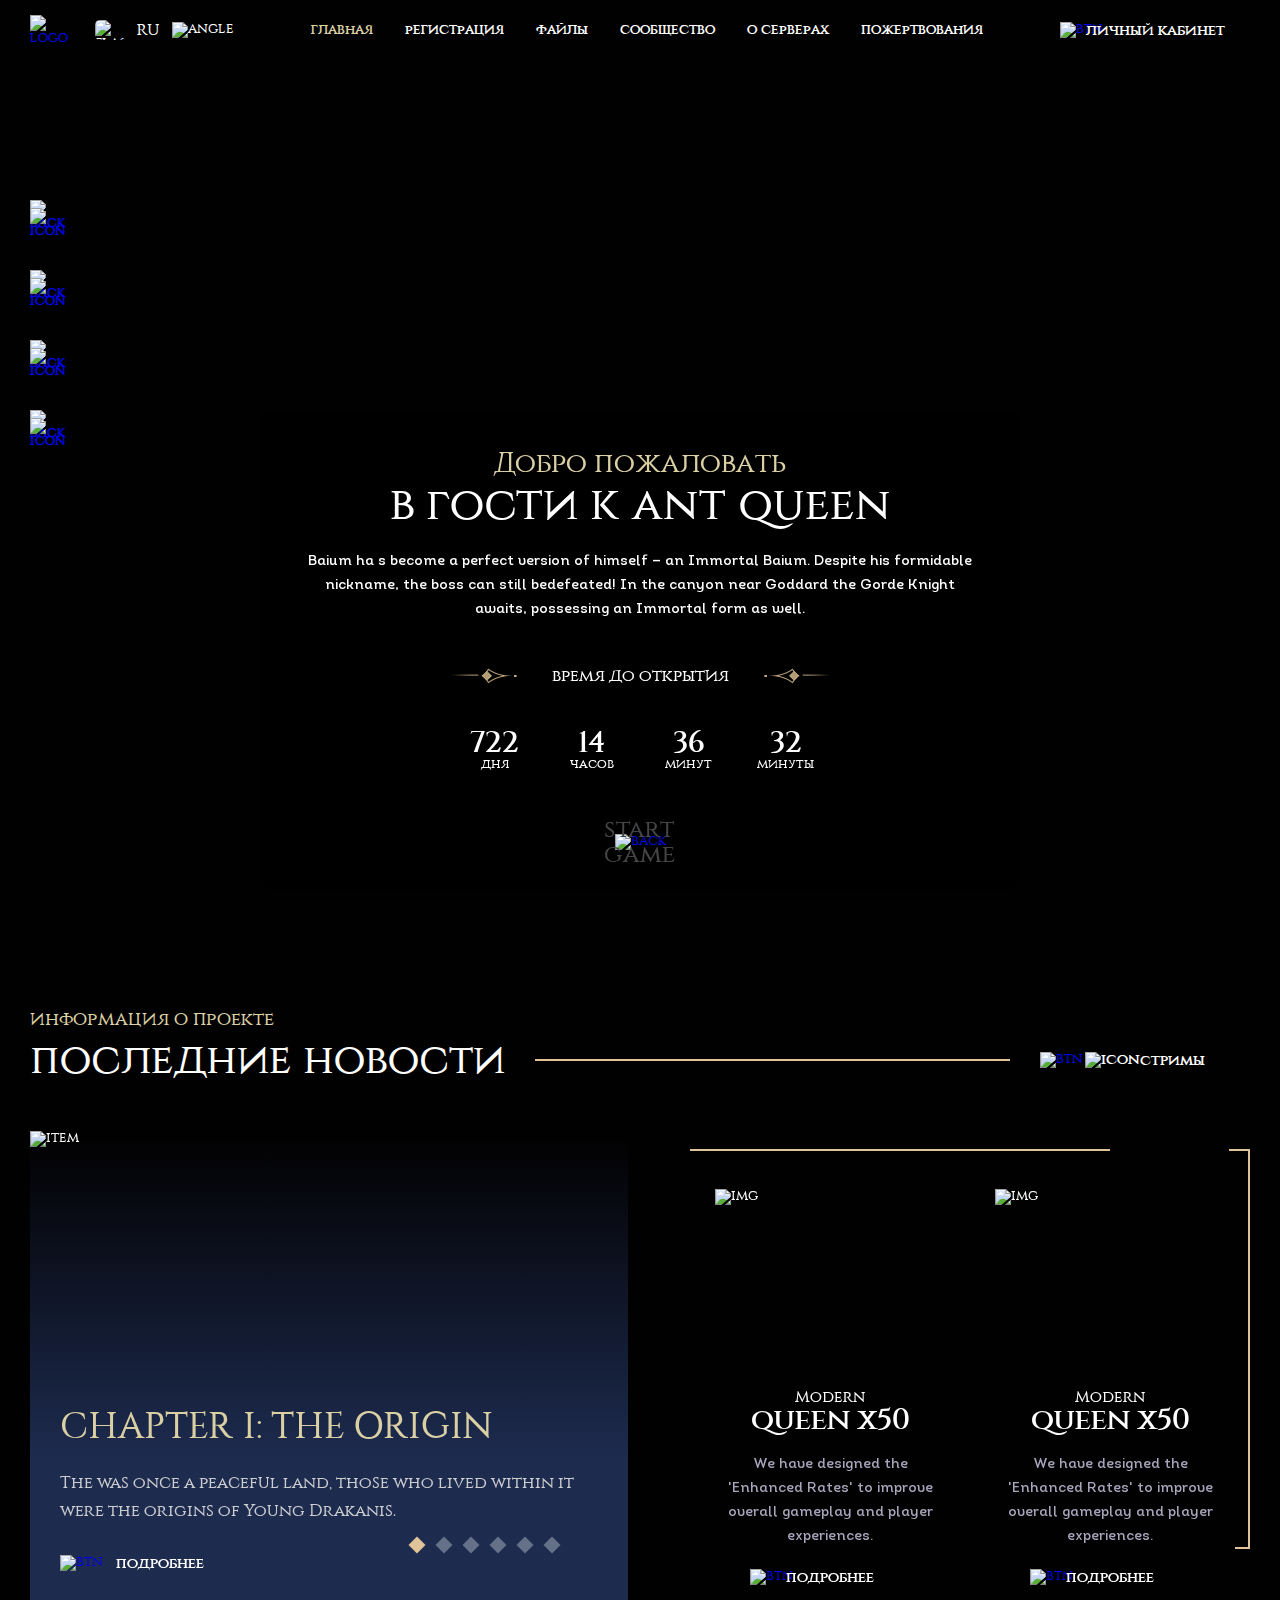
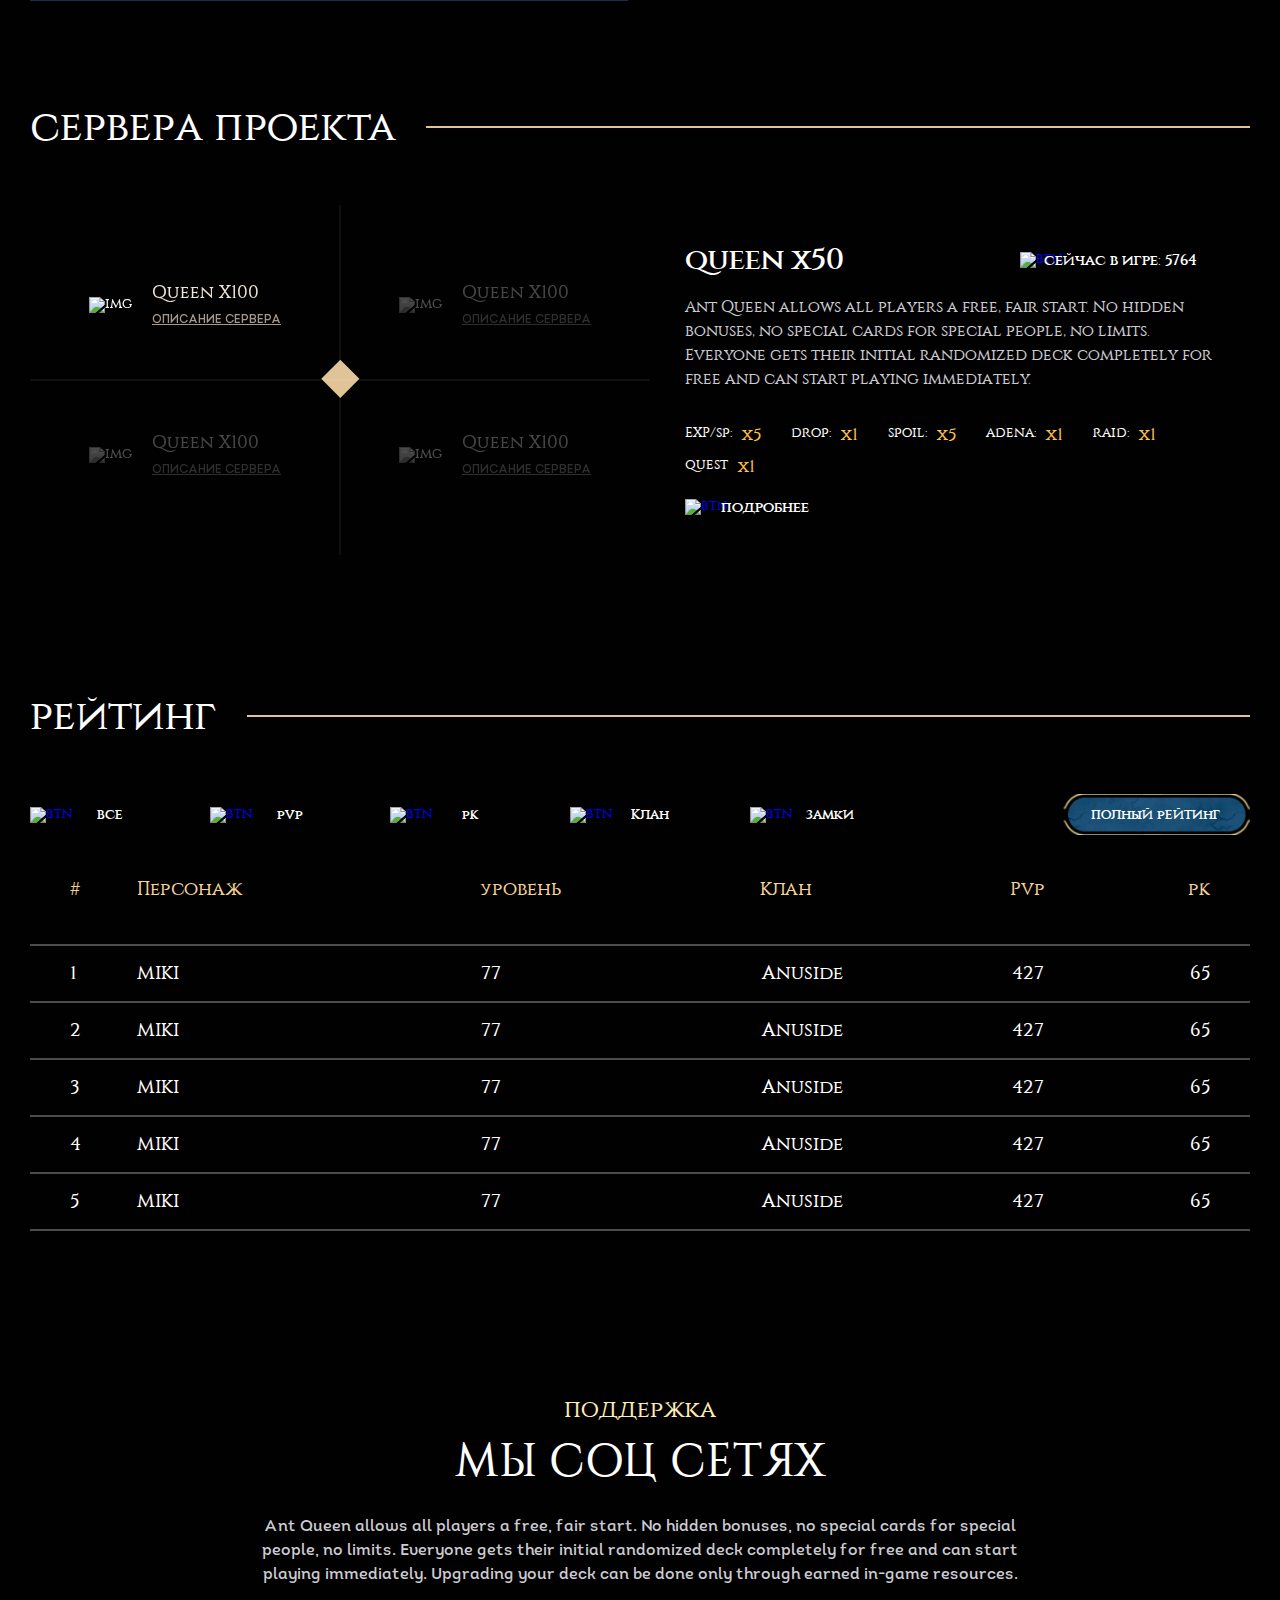
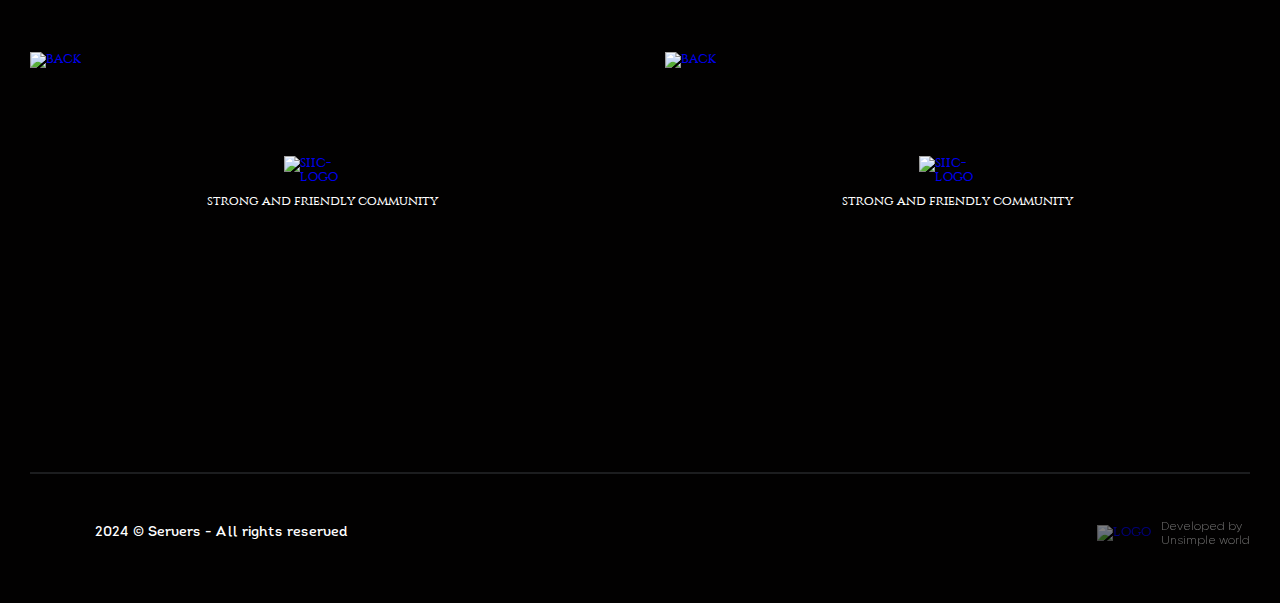
==== index.html @ 825fffd9 "Add files via upload" ====
<!DOCTYPE html>
<html lang="en">
  <head>
    <meta charset="UTF-8" />
    <meta http-equiv="X-UA-Compatible" content="IE=edge" />
    <meta name="viewport" content="width=device-width, initial-scale=1.0" />
    <title>Ant Que</title>
    <script>
      const __config = {
        timer: {
          dd: [
            ["день", "дня", "дней"],
            ["час", "часа", "часов"],
            ["минута", "минуты", "минут"],
            ["секунда", "секунды", "секунд"],
          ],
        },
      };
    </script>
    <link rel="stylesheet" href="css/style.css" />
  </head>

  <body>
    <div class="main">
      <div class="main-social">
        <!-- item -->
        <a href="#" class="main-social-item">
          <div class="main-social-item__back">
            <img src="img/social-item-back.png" alt="back" />
          </div>
          <div class="main-social-item__icon">
            <img src="img/social-icon-1.png" alt="icon" />
          </div>
        </a>
        <!-- item -->
        <a href="#" class="main-social-item">
          <div class="main-social-item__back">
            <img src="img/social-item-back.png" alt="back" />
          </div>
          <div class="main-social-item__icon">
            <img src="img/social-icon-2.png" alt="icon" />
          </div>
        </a>
        <!-- item -->
        <a href="#" class="main-social-item">
          <div class="main-social-item__back">
            <img src="img/social-item-back.png" alt="back" />
          </div>
          <div class="main-social-item__icon">
            <img src="img/social-icon-3.png" alt="icon" />
          </div> </a
        ><!-- item -->
        <a href="#" class="main-social-item">
          <div class="main-social-item__back">
            <img src="img/social-item-back.png" alt="back" />
          </div>
          <div class="main-social-item__icon">
            <img src="img/social-icon-4.png" alt="icon" />
          </div>
        </a>
      </div>
      <header class="header">
        <div class="header__back"></div>
        <div class="container">
          <div class="main-countdown">
            <div class="main-countdown__text d-flex">
              <img src="img/angle-countdown-left.png" alt="left" />время до
              открытия
              <img src="img/angle-countdown-right.png" alt="right" />
            </div>
            <div class="main-countdown__box">
              <div
                data-timer-start-time="2024-07-31 23:59:59"
                data-timer-time-zone="Europe/Moscow"
              ></div>
            </div>
          </div>
          <div class="header__wrapper">
            <div class="header-aside header-left">
              <a href="#" class="header-logo">
                <img src="img/logo.png" alt="logo" />
              </a>
              <div class="header-lang">
                <div class="header-lang__top">
                  <div class="header-lang-top__flag">
                    <img src="img/ru-flag.png" alt="flag" />
                  </div>
                  <div class="header-lang-top__lang">RU</div>
                  <div class="header-lang-top__angle">
                    <img src="img/angle-down.png" alt="angle" />
                  </div>
                </div>
                <div class="header-lang__dropdown">
                  <!-- item -->
                  <a href="#" class="header-lang-dropdown__item">
                    <div class="header-lang-top__flag">
                      <img src="img/ru-flag.png" alt="flag" />
                    </div>
                    <div class="header-lang-top__lang">RU</div>
                  </a>
                  <!-- item -->
                  <a href="#" class="header-lang-dropdown__item">
                    <div class="header-lang-top__flag">
                      <img src="img/ru-flag.png" alt="flag" />
                    </div>
                    <div class="header-lang-top__lang">RU</div>
                  </a>
                </div>
              </div>
            </div>
            <div class="header-center">
              <nav class="header-center__nav">
                <ul class="header-center-nav__list">
                  <li>
                    <a href="#" class="active">главная</a>
                  </li>
                  <li><a href="#">регистрация</a></li>
                  <li><a href="#">файлы</a></li>
                  <li><a href="#">сообщество</a></li>
                  <li><a href="#">о серверах</a></li>
                  <li><a href="#">пожертвования</a></li>
                </ul>
              </nav>
            </div>
            <div class="header-aside header-right">
              <a href="#" class="btn-transp">
                <div class="btn-transp__back">
                  <img src="img/transp-btn-back.png" alt="btn" />
                </div>
                <div class="btn-transp__text">личный кабинет</div>
              </a>
            </div>
            <div class="header-burger">
              <span></span><span></span><span></span>
            </div>
          </div>
        </div>
      </header>
      <section class="preview">
        <div class="container">
          <div class="preview__wrapper">
            <div class="preview__sub">Добро пожаловать</div>
            <h2 class="preview__title">в гости к ant queen</h2>

            <p class="preview__text">
              Baium ha s become a perfect version of himself — an Immortal
              Baium. Despite his formidable nickname, the boss can still
              bedefeated! In the canyon near Goddard the Gorde Knight awaits,
              possessing an Immortal form as well.
            </p>
            <div class="main-countdown">
              <div class="main-countdown__text d-flex">
                <img src="img/angle-countdown-left.png" alt="left" />время до
                открытия
                <img src="img/angle-countdown-right.png" alt="right" />
              </div>
              <div class="main-countdown__box">
                <div
                  data-timer-start-time="2024-07-31 23:59:59"
                  data-timer-time-zone="Europe/Moscow"
                >
                  <div class="countdown">
                    <div class="countdown__counter">
                      <div class="gw-timer">
                        <div class="gw-timer__item">
                          <div class="gw-timer__amount">14</div>
                          <div class="gw-timer__desc">дней</div>
                        </div>

                        <div class="gw-timer__item">
                          <div class="gw-timer__amount">23</div>
                          <div class="gw-timer__desc">часа</div>
                        </div>

                        <div class="gw-timer__item">
                          <div class="gw-timer__amount">31</div>
                          <div class="gw-timer__desc">минута</div>
                        </div>

                        <div class="gw-timer__item">
                          <div class="gw-timer__amount">07</div>
                          <div class="gw-timer__desc">минут</div>
                        </div>
                      </div>
                    </div>
                  </div>
                </div>
              </div>
            </div>
            <a href="#" class="preview__btn">
              <div class="preview-btn__back">
                <img src="img/preview-btn-back.png" alt="back" />
              </div>
              <div class="preview-btn__text">start game</div>
            </a>
          </div>
        </div>
      </section>
      <section class="last">
        <div class="container">
          <div class="last__wrapper">
            <div class="subtitle__last">информация о проекте</div>
            <div class="last__title">
              <div class="title-line">последние новости</div>
              <a href="#" class="btn-transp">
                <div class="btn-transp__back">
                  <img src="img/btn-stream.png" alt="btn" />
                </div>
                <div class="btn-transp__text">
                  <div class="last-btn-title__icon">
                    <img src="img/stream-icon.png" alt="icon" />
                  </div>
                  стримы
                </div>
              </a>
            </div>
            <div class="last-content">
              <div class="last-content-left">
                <div class="last-content-left__slider">
                  <!-- item -->
                  <div class="last-content-left-slider__item">
                    <div class="last-content-left-slider__back">
                      <img src="img/last-left-slider-item.png" alt="item" />
                    </div>
                    <div class="last-content-left-slider__wrapper">
                      <div class="last-content-left-slider__title">
                        chapter I: <span>the origin</span>
                      </div>
                      <div class="last-content-left-slider__text">
                        The was once a peaceful land, those who lived within it
                        were the origins of Young Drakanis.
                      </div>
                      <a href="#" class="btn-transp">
                        <div class="btn-transp__back">
                          <img src="img/transp-btn-back.png" alt="btn" />
                        </div>
                        <div class="btn-transp__text">подробнее</div>
                      </a>
                    </div>
                  </div>
                  <!-- item -->
                  <div class="last-content-left-slider__item">
                    <div class="last-content-left-slider__back">
                      <img src="img/last-left-slider-item.png" alt="item" />
                    </div>
                    <div class="last-content-left-slider__wrapper">
                      <div class="last-content-left-slider__title">
                        chapter I: <span>the origin</span>
                      </div>
                      <div class="last-content-left-slider__text">
                        The was once a peaceful land, those who lived within it
                        were the origins of Young Drakanis.
                      </div>
                      <a href="#" class="btn-transp">
                        <div class="btn-transp__back">
                          <img src="img/transp-btn-back.png" alt="btn" />
                        </div>
                        <div class="btn-transp__text">подробнее</div>
                      </a>
                    </div>
                  </div>
                  <!-- item -->
                  <div class="last-content-left-slider__item">
                    <div class="last-content-left-slider__back">
                      <img src="img/last-left-slider-item.png" alt="item" />
                    </div>
                    <div class="last-content-left-slider__wrapper">
                      <div class="last-content-left-slider__title">
                        chapter I: <span>the origin</span>
                      </div>
                      <div class="last-content-left-slider__text">
                        The was once a peaceful land, those who lived within it
                        were the origins of Young Drakanis.
                      </div>
                      <a href="#" class="btn-transp">
                        <div class="btn-transp__back">
                          <img src="img/transp-btn-back.png" alt="btn" />
                        </div>
                        <div class="btn-transp__text">подробнее</div>
                      </a>
                    </div>
                  </div>
                  <!-- item -->
                  <div class="last-content-left-slider__item">
                    <div class="last-content-left-slider__back">
                      <img src="img/last-left-slider-item.png" alt="item" />
                    </div>
                    <div class="last-content-left-slider__wrapper">
                      <div class="last-content-left-slider__title">
                        chapter I: <span>the origin</span>
                      </div>
                      <div class="last-content-left-slider__text">
                        The was once a peaceful land, those who lived within it
                        were the origins of Young Drakanis.
                      </div>
                      <a href="#" class="btn-transp">
                        <div class="btn-transp__back">
                          <img src="img/transp-btn-back.png" alt="btn" />
                        </div>
                        <div class="btn-transp__text">подробнее</div>
                      </a>
                    </div>
                  </div>
                  <!-- item -->
                  <div class="last-content-left-slider__item">
                    <div class="last-content-left-slider__back">
                      <img src="img/last-left-slider-item.png" alt="item" />
                    </div>
                    <div class="last-content-left-slider__wrapper">
                      <div class="last-content-left-slider__title">
                        chapter I: <span>the origin</span>
                      </div>
                      <div class="last-content-left-slider__text">
                        The was once a peaceful land, those who lived within it
                        were the origins of Young Drakanis.
                      </div>
                      <a href="#" class="btn-transp">
                        <div class="btn-transp__back">
                          <img src="img/transp-btn-back.png" alt="btn" />
                        </div>
                        <div class="btn-transp__text">подробнее</div>
                      </a>
                    </div>
                  </div>
                  <!-- item -->
                  <div class="last-content-left-slider__item">
                    <div class="last-content-left-slider__back">
                      <img src="img/last-left-slider-item.png" alt="item" />
                    </div>
                    <div class="last-content-left-slider__wrapper">
                      <div class="last-content-left-slider__title">
                        chapter I: <span>the origin</span>
                      </div>
                      <div class="last-content-left-slider__text">
                        The was once a peaceful land, those who lived within it
                        were the origins of Young Drakanis.
                      </div>
                      <a href="#" class="btn-transp">
                        <div class="btn-transp__back">
                          <img src="img/transp-btn-back.png" alt="btn" />
                        </div>
                        <div class="btn-transp__text">подробнее</div>
                      </a>
                    </div>
                  </div>
                </div>
              </div>
              <div class="last-content-right">
                <div class="last-content-slider">
                  <!-- item -->
                  <div class="last-content-slider__item">
                    <div class="last-content-slider-item__img">
                      <img src="img/last-right-slider-item.png" alt="img" />
                    </div>
                    <div class="last-content-slider__sub">Modern</div>
                    <div class="scrit__title scrit__title--last">queen x50</div>
                    <p class="last-content-slider__text">
                      We have designed the 'Enhanced Rates' to improve overall
                      gameplay and player experiences.
                    </p>
                    <a href="#" class="btn-transp">
                      <div class="btn-transp__back">
                        <img src="img/transp-btn-back.png" alt="btn" />
                      </div>
                      <div class="btn-transp__text">подробнее</div>
                    </a>
                  </div>
                  <!-- item -->
                  <div class="last-content-slider__item">
                    <div class="last-content-slider-item__img">
                      <img src="img/last-right-slider-item.png" alt="img" />
                    </div>
                    <div class="last-content-slider__sub">Modern</div>
                    <div class="scrit__title scrit__title--last">queen x50</div>
                    <p class="last-content-slider__text">
                      We have designed the 'Enhanced Rates' to improve overall
                      gameplay and player experiences.
                    </p>
                    <a href="#" class="btn-transp">
                      <div class="btn-transp__back">
                        <img src="img/transp-btn-back.png" alt="btn" />
                      </div>
                      <div class="btn-transp__text">подробнее</div>
                    </a>
                  </div>
                  <!-- item -->
                  <div class="last-content-slider__item">
                    <div class="last-content-slider-item__img">
                      <img src="img/last-right-slider-item.png" alt="img" />
                    </div>
                    <div class="last-content-slider__sub">Modern</div>
                    <div class="scrit__title scrit__title--last">queen x50</div>
                    <p class="last-content-slider__text">
                      We have designed the 'Enhanced Rates' to improve overall
                      gameplay and player experiences.
                    </p>
                    <a href="#" class="btn-transp">
                      <div class="btn-transp__back">
                        <img src="img/transp-btn-back.png" alt="btn" />
                      </div>
                      <div class="btn-transp__text">подробнее</div>
                    </a>
                  </div>
                </div>
              </div>
            </div>
          </div>
        </div>
      </section>
      <section class="server">
        <div class="container">
          <div class="server__wrapper">
            <div class="title-line">сервера проекта</div>
            <div class="server-content">
              <div class="server-content-left">
                <div class="server-content-left__dot"></div>
                <!-- item -->
                <div class="sever-cotnent-left__list">
                  <div class="server-content-left__item d-flex active">
                    <div class="server-content-left-item__img">
                      <img src="img/server-item-01.png" alt="img" />
                    </div>
                    <div class="server-content-left-item__text">
                      <div class="server-content-left-item-text__title">
                        Queen X100
                      </div>
                      <a href="#" class="server-content-left-item-text__link">
                        ОПИСАНИЕ СЕРВЕРА
                      </a>
                    </div>
                  </div>
                  <!-- item -->
                  <div class="server-content-left__item d-flex">
                    <div class="server-content-left-item__img">
                      <img src="img/server-item-02.png" alt="img" />
                    </div>
                    <div class="server-content-left-item__text">
                      <div class="server-content-left-item-text__title">
                        Queen X100
                      </div>
                      <a href="#" class="server-content-left-item-text__link">
                        ОПИСАНИЕ СЕРВЕРА
                      </a>
                    </div>
                  </div>
                  <!-- item -->
                  <div class="server-content-left__item d-flex">
                    <div class="server-content-left-item__img">
                      <img src="img/server-item-03.png" alt="img" />
                    </div>
                    <div class="server-content-left-item__text">
                      <div class="server-content-left-item-text__title">
                        Queen X100
                      </div>
                      <a href="#" class="server-content-left-item-text__link">
                        ОПИСАНИЕ СЕРВЕРА
                      </a>
                    </div>
                  </div>
                  <!-- item -->
                  <div class="server-content-left__item d-flex">
                    <div class="server-content-left-item__img">
                      <img src="img/server-item-04.png" alt="img" />
                    </div>
                    <div class="server-content-left-item__text">
                      <div class="server-content-left-item-text__title">
                        Queen X100
                      </div>
                      <a href="#" class="server-content-left-item-text__link">
                        ОПИСАНИЕ СЕРВЕРА
                      </a>
                    </div>
                  </div>
                </div>
              </div>
              <div class="server-content-right">
                <!-- item -->
                <div class="server-content-right__item scri active">
                  <div class="server-content-right-item__top">
                    <div class="scrit__title">queen x50</div>
                    <a href="#" class="btn-transp">
                      <div class="btn-transp__back">
                        <img src="img/green-btn.png" alt="btn" />
                      </div>
                      <div class="btn-transp__text">сейчас в игре: 5764</div>
                    </a>
                  </div>
                  <div class="server-content-right-item__text">
                    Ant Queen allows all players a free, fair start. No hidden
                    bonuses, no special cards for special people, no limits.
                    Everyone gets their initial randomized deck completely for
                    free and can start playing immediately.
                  </div>
                  <div class="server-content-right-item__list">
                    <div class="server-content-right-item-list__item scrili">
                      <div class="scrili__text">EXP/sp:</div>
                      <div class="scrili__info">x5</div>
                    </div>
                    <div class="server-content-right-item-list__item scrili">
                      <div class="scrili__text">drop:</div>
                      <div class="scrili__info">x1</div>
                    </div>
                    <div class="server-content-right-item-list__item scrili">
                      <div class="scrili__text">spoil:</div>
                      <div class="scrili__info">x5</div>
                    </div>
                    <div class="server-content-right-item-list__item scrili">
                      <div class="scrili__text">adena:</div>
                      <div class="scrili__info">x1</div>
                    </div>
                    <div class="server-content-right-item-list__item scrili">
                      <div class="scrili__text">raid:</div>
                      <div class="scrili__info">x1</div>
                    </div>
                    <div class="server-content-right-item-list__item scrili">
                      <div class="scrili__text">quest</div>
                      <div class="scrili__info">x1</div>
                    </div>
                  </div>
                  <a href="#" class="btn-transp">
                    <div class="btn-transp__back">
                      <img src="img/transp-btn-back.png" alt="btn" />
                    </div>
                    <div class="btn-transp__text">подробнее</div>
                  </a>
                </div>
                <!-- item -->
                <div class="server-content-right__item scri">
                  <div class="server-content-right-item__top">
                    <div class="scrit__title">queen x506</div>
                    <a href="#" class="btn-transp">
                      <div class="btn-transp__back">
                        <img src="img/green-btn.png" alt="btn" />
                      </div>
                      <div class="btn-transp__text">сейчас в игре: 5764</div>
                    </a>
                  </div>
                  <div class="server-content-right-item__text">
                    Ant Queen allows all players a free, fair start. No hidden
                    bonuses, no special cards for special people, no limits.
                    Everyone gets their initial randomized deck completely for
                    free and can start playing immediately.
                  </div>
                  <div class="server-content-right-item__list">
                    <div class="server-content-right-item-list__item scrili">
                      <div class="scrili__text">EXP/sp:</div>
                      <div class="scrili__info">x5</div>
                    </div>
                    <div class="server-content-right-item-list__item scrili">
                      <div class="scrili__text">drop:</div>
                      <div class="scrili__info">x1</div>
                    </div>
                    <div class="server-content-right-item-list__item scrili">
                      <div class="scrili__text">spoil:</div>
                      <div class="scrili__info">x5</div>
                    </div>
                    <div class="server-content-right-item-list__item scrili">
                      <div class="scrili__text">adena:</div>
                      <div class="scrili__info">x1</div>
                    </div>
                    <div class="server-content-right-item-list__item scrili">
                      <div class="scrili__text">raid:</div>
                      <div class="scrili__info">x1</div>
                    </div>
                    <div class="server-content-right-item-list__item scrili">
                      <div class="scrili__text">quest</div>
                      <div class="scrili__info">x1</div>
                    </div>
                  </div>
                  <a href="#" class="btn-transp">
                    <div class="btn-transp__back">
                      <img src="img/transp-btn-back.png" alt="btn" />
                    </div>
                    <div class="btn-transp__text">подробнее</div>
                  </a>
                </div>
                <!-- item -->
                <div class="server-content-right__item scri">
                  <div class="server-content-right-item__top">
                    <div class="scrit__title">queen x520</div>
                    <a href="#" class="btn-transp">
                      <div class="btn-transp__back">
                        <img src="img/green-btn.png" alt="btn" />
                      </div>
                      <div class="btn-transp__text">сейчас в игре: 5764</div>
                    </a>
                  </div>
                  <div class="server-content-right-item__text">
                    Ant Queen allows all players a free, fair start. No hidden
                    bonuses, no special cards for special people, no limits.
                    Everyone gets their initial randomized deck completely for
                    free and can start playing immediately.
                  </div>
                  <div class="server-content-right-item__list">
                    <div class="server-content-right-item-list__item scrili">
                      <div class="scrili__text">EXP/sp:</div>
                      <div class="scrili__info">x5</div>
                    </div>
                    <div class="server-content-right-item-list__item scrili">
                      <div class="scrili__text">drop:</div>
                      <div class="scrili__info">x1</div>
                    </div>
                    <div class="server-content-right-item-list__item scrili">
                      <div class="scrili__text">spoil:</div>
                      <div class="scrili__info">x5</div>
                    </div>
                    <div class="server-content-right-item-list__item scrili">
                      <div class="scrili__text">adena:</div>
                      <div class="scrili__info">x1</div>
                    </div>
                    <div class="server-content-right-item-list__item scrili">
                      <div class="scrili__text">raid:</div>
                      <div class="scrili__info">x1</div>
                    </div>
                    <div class="server-content-right-item-list__item scrili">
                      <div class="scrili__text">quest</div>
                      <div class="scrili__info">x1</div>
                    </div>
                  </div>
                  <a href="#" class="btn-transp">
                    <div class="btn-transp__back">
                      <img src="img/transp-btn-back.png" alt="btn" />
                    </div>
                    <div class="btn-transp__text">подробнее</div>
                  </a>
                </div>
                <!-- item -->
                <div class="server-content-right__item scri">
                  <div class="server-content-right-item__top">
                    <div class="scrit__title">queen x504</div>
                    <a href="#" class="btn-transp">
                      <div class="btn-transp__back">
                        <img src="img/green-btn.png" alt="btn" />
                      </div>
                      <div class="btn-transp__text">сейчас в игре: 5764</div>
                    </a>
                  </div>
                  <div class="server-content-right-item__text">
                    Ant Queen allows all players a free, fair start. No hidden
                    bonuses, no special cards for special people, no limits.
                    Everyone gets their initial randomized deck completely for
                    free and can start playing immediately.
                  </div>
                  <div class="server-content-right-item__list">
                    <div class="server-content-right-item-list__item scrili">
                      <div class="scrili__text">EXP/sp:</div>
                      <div class="scrili__info">x5</div>
                    </div>
                    <div class="server-content-right-item-list__item scrili">
                      <div class="scrili__text">drop:</div>
                      <div class="scrili__info">x1</div>
                    </div>
                    <div class="server-content-right-item-list__item scrili">
                      <div class="scrili__text">spoil:</div>
                      <div class="scrili__info">x5</div>
                    </div>
                    <div class="server-content-right-item-list__item scrili">
                      <div class="scrili__text">adena:</div>
                      <div class="scrili__info">x1</div>
                    </div>
                    <div class="server-content-right-item-list__item scrili">
                      <div class="scrili__text">raid:</div>
                      <div class="scrili__info">x1</div>
                    </div>
                    <div class="server-content-right-item-list__item scrili">
                      <div class="scrili__text">quest</div>
                      <div class="scrili__info">x1</div>
                    </div>
                  </div>
                  <a href="#" class="btn-transp">
                    <div class="btn-transp__back">
                      <img src="img/transp-btn-back.png" alt="btn" />
                    </div>
                    <div class="btn-transp__text">подробнее</div>
                  </a>
                </div>
              </div>
            </div>
          </div>
        </div>
      </section>
      <section class="rating">
        <div class="container">
          <div class="rating__wrapper">
            <div class="title-line">рейтинг</div>
            <div class="rating__tabs">
              <div class="rating-tabs-top">
                <div class="rating-tabs-top__list">
                  <!-- item -->
                  <a href="#" class="btn-transp rating-tabs-top-list-item">
                    <div class="btn-transp__back">
                      <img src="img/transp-btn-back.png" alt="btn" />
                    </div>
                    <div class="btn-transp__text">все</div>
                  </a>
                  <!-- item -->
                  <a href="#" class="btn-transp rating-tabs-top-list-item">
                    <div class="btn-transp__back">
                      <img src="img/transp-btn-back.png" alt="btn" />
                    </div>
                    <div class="btn-transp__text">pvp</div>
                  </a>
                  <!-- item -->
                  <a href="#" class="btn-transp rating-tabs-top-list-item">
                    <div class="btn-transp__back">
                      <img src="img/transp-btn-back.png" alt="btn" />
                    </div>
                    <div class="btn-transp__text">pk</div>
                  </a>
                  <!-- item -->
                  <a href="#" class="btn-transp rating-tabs-top-list-item">
                    <div class="btn-transp__back">
                      <img src="img/transp-btn-back.png" alt="btn" />
                    </div>
                    <div class="btn-transp__text">Клан</div>
                  </a>
                  <!-- item -->
                  <a href="#" class="btn-transp rating-tabs-top-list-item">
                    <div class="btn-transp__back">
                      <img src="img/transp-btn-back.png" alt="btn" />
                    </div>
                    <div class="btn-transp__text">замки</div>
                  </a>
                </div>
                <!-- item -->
                <a href="#" class="btn-transp btn-transp-rating">
                  <div class="btn-transp__back">
                    <img src="img/all-btn.png" alt="btn" />
                  </div>
                  <div class="btn-transp__text">полный рейтинг</div>
                </a>
              </div>
              <div class="rating-tabs-content">
                <!-- item -->
                <div class="rating-tabs-content__item active">
                  <div class="rating-tabs-content-item__top rtcit">
                    <div class="rtcit__item">#</div>
                    <div class="rtcit__item">Персонаж</div>
                    <div class="rtcit__item">уровень</div>
                    <div class="rtcit__item">Клан</div>
                    <div class="rtcit__item">Pvp</div>
                    <div class="rtcit__item">pk</div>
                  </div>
                  <div class="rating-tabs-content-item__bottom">
                    <!-- item -->
                    <div class="rating-tabs-content-item__bottom--item">
                      <div class="rtcit__item">1</div>
                      <div class="rtcit__item">MIKI</div>
                      <div class="rtcit__item">77</div>
                      <div class="rtcit__item">Anuside</div>
                      <div class="rtcit__item">427</div>
                      <div class="rtcit__item">65</div>
                    </div>
                    <!-- item -->
                    <div class="rating-tabs-content-item__bottom--item">
                      <div class="rtcit__item">2</div>
                      <div class="rtcit__item">MIKI</div>
                      <div class="rtcit__item">77</div>
                      <div class="rtcit__item">Anuside</div>
                      <div class="rtcit__item">427</div>
                      <div class="rtcit__item">65</div>
                    </div>
                    <!-- item -->
                    <div class="rating-tabs-content-item__bottom--item">
                      <div class="rtcit__item">3</div>
                      <div class="rtcit__item">MIKI</div>
                      <div class="rtcit__item">77</div>
                      <div class="rtcit__item">Anuside</div>
                      <div class="rtcit__item">427</div>
                      <div class="rtcit__item">65</div>
                    </div>
                    <!-- item -->
                    <div class="rating-tabs-content-item__bottom--item">
                      <div class="rtcit__item">4</div>
                      <div class="rtcit__item">MIKI</div>
                      <div class="rtcit__item">77</div>
                      <div class="rtcit__item">Anuside</div>
                      <div class="rtcit__item">427</div>
                      <div class="rtcit__item">65</div>
                    </div>
                    <!-- item -->
                    <div class="rating-tabs-content-item__bottom--item">
                      <div class="rtcit__item">5</div>
                      <div class="rtcit__item">MIKI</div>
                      <div class="rtcit__item">77</div>
                      <div class="rtcit__item">Anuside</div>
                      <div class="rtcit__item">427</div>
                      <div class="rtcit__item">65</div>
                    </div>
                  </div>
                </div>
                <!-- item -->
                <div class="rating-tabs-content__item">
                  <div class="rating-tabs-content-item__top rtcit">
                    <div class="rtcit__item">#</div>
                    <div class="rtcit__item">Персонаж</div>
                    <div class="rtcit__item">уровень</div>
                    <div class="rtcit__item">Клан</div>
                    <div class="rtcit__item">Pvp</div>
                    <div class="rtcit__item">pk</div>
                  </div>
                  <div class="rating-tabs-content-item__bottom">
                    <!-- item -->
                    <div class="rating-tabs-content-item__bottom--item">
                      <div class="rtcit__item">1</div>
                      <div class="rtcit__item">MIKI</div>
                      <div class="rtcit__item">77</div>
                      <div class="rtcit__item">Anuside</div>
                      <div class="rtcit__item">427</div>
                      <div class="rtcit__item">65</div>
                    </div>
                    <!-- item -->
                    <div class="rating-tabs-content-item__bottom--item">
                      <div class="rtcit__item">2</div>
                      <div class="rtcit__item">MIKI</div>
                      <div class="rtcit__item">77</div>
                      <div class="rtcit__item">Anuside</div>
                      <div class="rtcit__item">427</div>
                      <div class="rtcit__item">65</div>
                    </div>
                    <!-- item -->
                    <div class="rating-tabs-content-item__bottom--item">
                      <div class="rtcit__item">3</div>
                      <div class="rtcit__item">MIKI</div>
                      <div class="rtcit__item">77</div>
                      <div class="rtcit__item">Anuside</div>
                      <div class="rtcit__item">427</div>
                      <div class="rtcit__item">65</div>
                    </div>
                    <!-- item -->
                    <div class="rating-tabs-content-item__bottom--item">
                      <div class="rtcit__item">4</div>
                      <div class="rtcit__item">MIKI</div>
                      <div class="rtcit__item">77</div>
                      <div class="rtcit__item">Anuside</div>
                      <div class="rtcit__item">427</div>
                      <div class="rtcit__item">65</div>
                    </div>
                    <!-- item -->
                    <div class="rating-tabs-content-item__bottom--item">
                      <div class="rtcit__item">5</div>
                      <div class="rtcit__item">MIKI</div>
                      <div class="rtcit__item">77</div>
                      <div class="rtcit__item">Anuside</div>
                      <div class="rtcit__item">427</div>
                      <div class="rtcit__item">65</div>
                    </div>
                  </div>
                </div>
                <!-- item -->
                <div class="rating-tabs-content__item">
                  <div class="rating-tabs-content-item__top rtcit">
                    <div class="rtcit__item">#</div>
                    <div class="rtcit__item">Персонаж</div>
                    <div class="rtcit__item">уровень</div>
                    <div class="rtcit__item">Клан</div>
                    <div class="rtcit__item">Pvp</div>
                    <div class="rtcit__item">pk</div>
                  </div>
                  <div class="rating-tabs-content-item__bottom">
                    <!-- item -->
                    <div class="rating-tabs-content-item__bottom--item">
                      <div class="rtcit__item">1</div>
                      <div class="rtcit__item">MIKI</div>
                      <div class="rtcit__item">77</div>
                      <div class="rtcit__item">Anuside</div>
                      <div class="rtcit__item">427</div>
                      <div class="rtcit__item">65</div>
                    </div>
                    <!-- item -->
                    <div class="rating-tabs-content-item__bottom--item">
                      <div class="rtcit__item">2</div>
                      <div class="rtcit__item">MIKI</div>
                      <div class="rtcit__item">77</div>
                      <div class="rtcit__item">Anuside</div>
                      <div class="rtcit__item">427</div>
                      <div class="rtcit__item">65</div>
                    </div>
                    <!-- item -->
                    <div class="rating-tabs-content-item__bottom--item">
                      <div class="rtcit__item">3</div>
                      <div class="rtcit__item">MIKI</div>
                      <div class="rtcit__item">77</div>
                      <div class="rtcit__item">Anuside</div>
                      <div class="rtcit__item">427</div>
                      <div class="rtcit__item">65</div>
                    </div>
                    <!-- item -->
                    <div class="rating-tabs-content-item__bottom--item">
                      <div class="rtcit__item">4</div>
                      <div class="rtcit__item">MIKI</div>
                      <div class="rtcit__item">77</div>
                      <div class="rtcit__item">Anuside</div>
                      <div class="rtcit__item">427</div>
                      <div class="rtcit__item">65</div>
                    </div>
                    <!-- item -->
                    <div class="rating-tabs-content-item__bottom--item">
                      <div class="rtcit__item">5</div>
                      <div class="rtcit__item">MIKI</div>
                      <div class="rtcit__item">77</div>
                      <div class="rtcit__item">Anuside</div>
                      <div class="rtcit__item">427</div>
                      <div class="rtcit__item">65</div>
                    </div>
                  </div>
                </div>
                <!-- item -->
                <div class="rating-tabs-content__item">
                  <div class="rating-tabs-content-item__top rtcit">
                    <div class="rtcit__item">#</div>
                    <div class="rtcit__item">Персонаж</div>
                    <div class="rtcit__item">уровень</div>
                    <div class="rtcit__item">Клан</div>
                    <div class="rtcit__item">Pvp</div>
                    <div class="rtcit__item">pk</div>
                  </div>
                  <div class="rating-tabs-content-item__bottom">
                    <!-- item -->
                    <div class="rating-tabs-content-item__bottom--item">
                      <div class="rtcit__item">1</div>
                      <div class="rtcit__item">MIKI</div>
                      <div class="rtcit__item">77</div>
                      <div class="rtcit__item">Anuside</div>
                      <div class="rtcit__item">427</div>
                      <div class="rtcit__item">65</div>
                    </div>
                    <!-- item -->
                    <div class="rating-tabs-content-item__bottom--item">
                      <div class="rtcit__item">2</div>
                      <div class="rtcit__item">MIKI</div>
                      <div class="rtcit__item">77</div>
                      <div class="rtcit__item">Anuside</div>
                      <div class="rtcit__item">427</div>
                      <div class="rtcit__item">65</div>
                    </div>
                    <!-- item -->
                    <div class="rating-tabs-content-item__bottom--item">
                      <div class="rtcit__item">3</div>
                      <div class="rtcit__item">MIKI</div>
                      <div class="rtcit__item">77</div>
                      <div class="rtcit__item">Anuside</div>
                      <div class="rtcit__item">427</div>
                      <div class="rtcit__item">65</div>
                    </div>
                    <!-- item -->
                    <div class="rating-tabs-content-item__bottom--item">
                      <div class="rtcit__item">4</div>
                      <div class="rtcit__item">MIKI</div>
                      <div class="rtcit__item">77</div>
                      <div class="rtcit__item">Anuside</div>
                      <div class="rtcit__item">427</div>
                      <div class="rtcit__item">65</div>
                    </div>
                    <!-- item -->
                    <div class="rating-tabs-content-item__bottom--item">
                      <div class="rtcit__item">5</div>
                      <div class="rtcit__item">MIKI</div>
                      <div class="rtcit__item">77</div>
                      <div class="rtcit__item">Anuside</div>
                      <div class="rtcit__item">427</div>
                      <div class="rtcit__item">65</div>
                    </div>
                  </div>
                </div>
                <!-- item -->
                <div class="rating-tabs-content__item">
                  <div class="rating-tabs-content-item__top rtcit">
                    <div class="rtcit__item">#</div>
                    <div class="rtcit__item">Персонаж</div>
                    <div class="rtcit__item">уровень</div>
                    <div class="rtcit__item">Клан</div>
                    <div class="rtcit__item">Pvp</div>
                    <div class="rtcit__item">pk</div>
                  </div>
                  <div class="rating-tabs-content-item__bottom">
                    <!-- item -->
                    <div class="rating-tabs-content-item__bottom--item">
                      <div class="rtcit__item">1</div>
                      <div class="rtcit__item">MIKI</div>
                      <div class="rtcit__item">77</div>
                      <div class="rtcit__item">Anuside</div>
                      <div class="rtcit__item">427</div>
                      <div class="rtcit__item">65</div>
                    </div>
                    <!-- item -->
                    <div class="rating-tabs-content-item__bottom--item">
                      <div class="rtcit__item">2</div>
                      <div class="rtcit__item">MIKI</div>
                      <div class="rtcit__item">77</div>
                      <div class="rtcit__item">Anuside</div>
                      <div class="rtcit__item">427</div>
                      <div class="rtcit__item">65</div>
                    </div>
                    <!-- item -->
                    <div class="rating-tabs-content-item__bottom--item">
                      <div class="rtcit__item">3</div>
                      <div class="rtcit__item">MIKI</div>
                      <div class="rtcit__item">77</div>
                      <div class="rtcit__item">Anuside</div>
                      <div class="rtcit__item">427</div>
                      <div class="rtcit__item">65</div>
                    </div>
                    <!-- item -->
                    <div class="rating-tabs-content-item__bottom--item">
                      <div class="rtcit__item">4</div>
                      <div class="rtcit__item">MIKI</div>
                      <div class="rtcit__item">77</div>
                      <div class="rtcit__item">Anuside</div>
                      <div class="rtcit__item">427</div>
                      <div class="rtcit__item">65</div>
                    </div>
                    <!-- item -->
                    <div class="rating-tabs-content-item__bottom--item">
                      <div class="rtcit__item">5</div>
                      <div class="rtcit__item">MIKI</div>
                      <div class="rtcit__item">77</div>
                      <div class="rtcit__item">Anuside</div>
                      <div class="rtcit__item">427</div>
                      <div class="rtcit__item">65</div>
                    </div>
                  </div>
                </div>
              </div>
            </div>
          </div>
        </div>
      </section>
      <section class="support">
        <div class="container">
          <div class="support__wrapper">
            <div class="pre-title">поддержка</div>
            <h2 class="title">мы соц сетях</h2>
            <p class="text">
              Ant Queen allows all players a free, fair start. No hidden
              bonuses, no special cards for special people, no limits. Everyone
              gets their initial randomized deck completely for free and can
              start playing immediately. Upgrading your deck can be done only
              through earned in-game resources.
            </p>
            <div class="support-items">
              <a href="#" class="support-items__item">
                <div class="support-items-item__back">
                  <img src="img/support-item-back.png" alt="back" />
                </div>
                <div class="support-items-item__content siic">
                  <div class="siic__logo">
                    <img src="img/support-item-01.png" alt="siic-logo" />
                  </div>
                  <p class="siic__text">strong and friendly community</p>
                </div>
              </a>
              <a href="#" class="support-items__item">
                <div class="support-items-item__back">
                  <img src="img/support-item-back-01.png" alt="back" />
                </div>
                <div class="support-items-item__content siic">
                  <div class="siic__logo">
                    <img src="img/support-item-02.png" alt="siic-logo" />
                  </div>
                  <p class="siic__text">strong and friendly community</p>
                </div>
              </a>
            </div>
          </div>
        </div>
      </section>
      <footer class="footer">
        <div class="container">
          <div class="footer__wrapper d-flex">
            <div class="footer__copyrights">
              2024 © Servers - All rights reserved
            </div>
            <div class="main-social">
              <!-- item -->
              <a href="#" class="main-social-item">
                <div class="main-social-item__back">
                  <img src="img/social-item-back.png" alt="back" />
                </div>
                <div class="main-social-item__icon">
                  <img src="img/social-icon-1.png" alt="icon" />
                </div>
              </a>
              <!-- item -->
              <a href="#" class="main-social-item">
                <div class="main-social-item__back">
                  <img src="img/social-item-back.png" alt="back" />
                </div>
                <div class="main-social-item__icon">
                  <img src="img/social-icon-2.png" alt="icon" />
                </div>
              </a>
              <!-- item -->
              <a href="#" class="main-social-item">
                <div class="main-social-item__back">
                  <img src="img/social-item-back.png" alt="back" />
                </div>
                <div class="main-social-item__icon">
                  <img src="img/social-icon-3.png" alt="icon" />
                </div> </a
              ><!-- item -->
              <a href="#" class="main-social-item">
                <div class="main-social-item__back">
                  <img src="img/social-item-back.png" alt="back" />
                </div>
                <div class="main-social-item__icon">
                  <img src="img/social-icon-4.png" alt="icon" />
                </div>
              </a>
            </div>
            <a
              href="https://unsimpleworld.com/"
              target="_blank"
              class="footer-developed"
            >
              <img src="img/unsimple-logo.png" alt="logo" />
              <div class="footer-developed__text">
                <div class="footer-developed-text__item">Developed by</div>
                <div class="footer-developed-text__item">Unsimple world</div>
              </div>
            </a>
          </div>
        </div>
      </footer>
    </div>

    <script src="js/jquery.js"></script>
    <script src="js/owl.carousel.min.js"></script>
    <script src="js/luxon.js"></script>
    <script src="js/script.js"></script>
  </body>
</html>
---- css/style.css ----
/* Fonts */
@font-face {
  font-family: "Constantine";
  src: url("../fonts/Constantine.eot");
  src: url("../fonts/Constantine.eot?#iefix") format("embedded-opentype"),
    url("../fonts/Constantine.woff2") format("woff2"),
    url("../fonts/Constantine.woff") format("woff"),
    url("../fonts/Constantine.ttf") format("truetype"),
    url("../fonts/Constantine.svg#Constantine") format("svg");
  font-weight: normal;
  font-style: normal;
  font-display: swap;
}
@font-face {
  font-family: "Constantine";
  src: url("../fonts/Constantine-Bold.eot");
  src: url("../fonts/Constantine-Bold.eot?#iefix") format("embedded-opentype"),
    url("../fonts/Constantine-Bold.woff2") format("woff2"),
    url("../fonts/Constantine-Bold.woff") format("woff"),
    url("../fonts/Constantine-Bold.ttf") format("truetype"),
    url("../fonts/Constantine-Bold.svg#Constantine-Bold") format("svg");
  font-weight: bold;
  font-style: normal;
  font-display: swap;
}
@font-face {
  font-family: "Gilroy";
  src: url("../fonts/Gilroy-Light.eot");
  src: url("../fonts/Gilroy-Light.eot?#iefix") format("embedded-opentype"),
    url("../fonts/Gilroy-Light.woff2") format("woff2"),
    url("../fonts/Gilroy-Light.woff") format("woff"),
    url("../fonts/Gilroy-Light.ttf") format("truetype"),
    url("../fonts/Gilroy-Light.svg#Gilroy-Light") format("svg");
  font-weight: 300;
  font-style: normal;
  font-display: swap;
}
@font-face {
  font-family: "Intro";
  src: url("../fonts/IntroRegularAlt.eot");
  src: url("../fonts/IntroRegularAlt.eot?#iefix") format("embedded-opentype"),
    url("../fonts/IntroRegularAlt.woff2") format("woff2"),
    url("../fonts/IntroRegularAlt.woff") format("woff"),
    url("../fonts/IntroRegularAlt.ttf") format("truetype"),
    url("../fonts/IntroRegularAlt.svg#IntroRegularAlt") format("svg");
  font-weight: normal;
  font-style: normal;
  font-display: swap;
}

/* BASIC SETTINGS */

html {
  -webkit-box-sizing: border-box;
  -moz-box-sizing: border-box;
  box-sizing: border-box;
}
input::placeholder {
  transition: 250ms ease all;
}
input:focus::placeholder {
  opacity: 0;
}
html,
body {
  font-size: 100%;
  -ms-text-size-adjust: 100%;
  -moz-text-size-adjust: 100%;
  -webkit-text-size-adjust: 100%;
  font-size: 14px;
  line-height: 1;
  font-family: "Constantine", sans-serif;
  font-weight: 400;
  background: #020101;
  color: #fff;
  overflow-x: hidden;
}
body {
  height: fit-content;
  width: 100%;
  overflow-y: hidden;
}
*,
*:before,
*:after {
  -webkit-box-sizing: inherit;
  -moz-box-sizing: inherit;
  box-sizing: inherit;
  padding: 0;
  margin: 0;
  border: 0;
}

:focus,
a:focus,
a:active :active {
  outline: none;
}

nav,
footer,
header,
aside {
  display: block;
}

input,
button,
textarea {
  font-family: inherit;
}

input::-ms-clear {
  display: none;
}

button {
  cursor: pointer;
}

button::-moz-focus-inner {
  padding: 0;
  border: 0;
}

img {
  display: block;
  vertical-align: top;
}

a,
a:visited {
  text-decoration: none;
}

a:hover {
  text-decoration: none;
}

ul li {
  list-style: none;
}

h1,
h2,
h3,
h4,
h5,
h6 {
  font-size: inherit;
  font-weight: 400;
}

.d-flex {
  display: -webkit-box;
  display: -webkit-flex;
  display: -ms-flexbox;
  display: flex;
}
.container {
  max-width: 1460px;
  padding: 0 30px;
  width: 100%;
  margin: 0 auto;
}
header .container {
  max-width: 1860px;
}
.header-lang-top__angle {
  transition: 300ms ease all;
}
.header-lang.active .header-lang-top__angle {
  transform: rotate(180deg);
}
.header-lang__dropdown {
  border-radius: 5px;
  backdrop-filter: blur(3px);
  padding-right: 40px;
  background: #07131e8c;
  padding: 15px;
  display: flex;
  gap: 15px;
  left: -15px;
  flex-direction: column;
}
.header-lang.active .header-lang__dropdown {
  opacity: 1;
  visibility: visible;
  transform: translateY(18px);
  left: -15px;
}
.header__wrapper {
  display: flex;
  justify-content: space-between;
}
.header-logo img {
  max-width: 50px;
  width: 100%;
}
.header-lang-dropdown__item {
  cursor: pointer;
  gap: 12px;
  display: flex;
  color: #fff;
  align-items: center;
}
.main {
  width: 100%;
  position: relative;
  margin: 0 auto;
  background: url(../img/main-back.jpg) no-repeat center center;
  background-size: cover;
  max-width: 2600px;
}

.header-logo {
  transition: 250ms ease all;
}
.header-logo:hover {
  transform: scale(1.1);
}
.btn-transp__back img {
  width: 190px;
}
.rtcit__item {
  font-size: 20px;
}
.rating-tabs-content-item__top {
  display: flex;
  align-items: center;
  padding: 55px 0;
}
.header-aside {
  display: flex;
  align-items: center;
  gap: 28px;
}
.rtcit__item:first-child {
  width: 115px;
  padding-left: 40px;
}
.rtcit__item:nth-child(2) {
  width: 385px;
}
.rtcit__item:nth-child(3) {
  width: 315px;
}
.rating-tabs-content-item__bottom--item {
  display: flex;
}
.rating-tabs-content-item__top .rtcit__item {
  color: #f4d398;
}
.title-line {
  margin-bottom: 57px;
  text-wrap: nowrap;
}
.server-content-left {
  display: flex;
  flex-wrap: wrap;
  width: 680px;
  flex: 0 0 auto;
}
.server-content-left-item-text__title {
  color: #eee4d9;
  margin-bottom: 10px;
  font-size: 18px;
}
.header .container {
  position: relative;
}
.gw-timer {
  display: flex;
  align-items: center;
  gap: 7px;
}
.gw-timer__amount {
  font-weight: 700;
  font-size: 35px;
}
.main-social {
  position: absolute;
  top: 350px;
  left: 50px;
  display: flex;
  flex-direction: column;
  gap: 30px;
  border-radius: 100px;
}
.main-social-item__icon {
  position: absolute;
  transition: 300ms ease all;
}
.main-social-item:hover {
  filter: brightness(1.3);
}
.main-social-item:hover .main-social-item__icon {
  transform: scale(1.2);
}
.main-social-item {
  display: flex;
  justify-content: center;
  align-items: center;
  transition: 300ms ease all;
}
.gw-timer__item {
  background: url(../img/count-item-back.png) no-repeat center center;
  background-size: contain;
  width: 98px;
  height: 98px;
  display: flex;
  justify-content: center;
  align-items: center;
  flex-direction: column;
}
.server-content-left__item {
  width: 50%;
  height: 150px;
  justify-content: center;
  cursor: pointer;
  align-items: center;
  gap: 20px;
}
.main-countdown__text {
  align-items: center;
  gap: 40px;
  margin-bottom: 20px;
  font-size: 18px;
  justify-content: center;
}
.main-countdown {
  position: absolute;
  top: 140px;
  display: flex;
  flex-direction: column;
  align-items: center;
  justify-content: center;
}
.scrili__text {
  font-size: 14px;
  color: #fff;
}
.scrili__info {
  font-size: 17px;
  color: #ffc24c;
}
.scrit__title {
  font-weight: 700;
  font-size: 33px;
}
.server-content-right-item-list__item {
  display: flex;
  gap: 10px;
}
.server .btn-transp {
  width: fit-content;
}
.server-content-left {
  position: relative;
}
.last-content-left__slider {
  height: 480px;
  position: relative;
}
.last-content-left__slider .owl-stage {
  display: flex;
}
.last-content-left__slider .owl-dots {
  position: absolute;
  right: 70px;
  display: flex;
  gap: 15px;
  bottom: 60px;
}
.last-content-slider-item__img {
  width: 100%;
  height: 170px;
  position: relative;
}
.last-content-slider-item__img img {
  position: absolute;
  left: 0;
  width: 100%;
  height: 100%;
  top: 0;
  object-fit: cover;
}
.scrit__title--last {
  text-align: center;
}
.last-content-slider__sub {
  font-size: 16px;
  text-align: center;
  margin-top: 30px;
}

.last-content-left__slider .owl-dots button {
  width: 12px;
  transform: rotate(45deg);
  height: 12px;
  background: #657089;
}
.last-content-slider .owl-nav button {
  transition: 300ms ease all;
}
.last-content-slider .owl-nav button.disabled {
  opacity: 0.4;
}
.last .last__title .btn-transp__back img {
  width: 220px;
}
.last .last__title .btn-transp {
  margin-left: 30px;
}
.last .last__title .btn-transp__text {
  display: flex;
  align-items: center;
}
.last-content-slider {
  position: relative;
}
.last .last__title {
  display: flex;
}
.last .title-line {
  width: 100%;
  margin-bottom: 0;
}
.subtitle__last {
  color: #dad0a4;
  font-size: 20px;
  margin-bottom: 13px;
}
.last__title {
  margin-bottom: 57px;
}
.last-content-slider::after {
  content: "";
  height: 400px;
  width: 2px;
  position: absolute;
  top: 18px;
  right: 0;
  background: #e0c397;
  display: block;
}
.last-content-slider::before {
  content: "";
  height: 2px;
  width: 15px;
  position: absolute;
  top: 416px;
  right: 0;
  background: #e0c397;
  display: block;
}
.last-content-slider__item {
  width: 255px;
  display: flex;
  margin: 0 auto;
  flex-direction: column;
  align-items: center;
  padding-bottom: 20px;
  justify-content: center;
}
.header-right {
  display: flex;
  justify-content: flex-end;
}
.last-content {
  overflow: hidden;
}
.last-content-left__slider .owl-dots button.active {
  background: #e0c397;
}
.last-content-left-slider__back img {
  position: absolute;
  left: 0;
  top: 0;
  width: 100%;
  height: 100%;
  object-fit: cover;
}
.last-content-left-slider__item {
  position: relative;
  height: 470px;
}
.owl-stage-outer {
  overflow: hidden;
}
.last-content-left-slider__item::after {
  content: "";
  width: 100%;
  height: 100%;
  background: linear-gradient(to top, #202f56eb 30%, transparent);
  position: absolute;
  top: 0;
  left: 0;
}
.last-content-left__slider .btn-transp {
  width: fit-content;
  margin-top: 30px;
}
.last-content-left__slider .btn-transp__back img {
  width: 220px;
}
.owl-nav {
  display: none;
}
.last-content-left-slider__title {
  color: #dad0a4;
  text-transform: uppercase;
  font-size: 44px;
  margin-bottom: 35px;
}
.last-content-left-slider__text {
  color: #cccdcf;
  font-size: 18px;
  line-height: 30px;
}
.last-content-left-slider__wrapper {
  position: relative;
  z-index: 1;
  height: 100%;
  display: flex;
  flex-direction: column;
  justify-content: flex-end;
  padding: 40px;
}
.server-content-left::before {
  content: "";
  width: 1px;
  height: 300%;
  position: absolute;
  left: 50%;
  top: -100%;
  transform: translateX(-50%);
  background: rgba(255, 255, 255, 0.13);
}
.server {
  padding: 95px 0 190px;
}
.last-content-left {
  width: 750px;
}
.server-content-right {
  padding: 40px 30px 40px 0;
}
.server-content-left__dot {
  width: 27px;
  height: 27px;
  background: #e0c397;
  position: absolute;
  top: 50%;
  left: 50%;
  transform: rotate(45deg) translate(-73%, -4%);
}
.server-content-left::after {
  content: "";
  width: 100%;
  height: 1px;
  position: absolute;
  left: 0;
  top: 50%;
  transform: translateY(-50%);
  background: rgba(255, 255, 255, 0.13);
}
.server-content {
  background: url(../img/server-back.png) no-repeat center center;
  border-radius: 5px;
  background-size: cover;
  overflow: hidden;
}
.server-content-right-item__top {
  display: flex;
  align-items: center;
  margin-bottom: 20px;
  justify-content: space-between;
}
.server-content-right-item__list {
  display: flex;
  gap: 30px;
  align-items: center;
  margin-bottom: 24px;
}
.server-content-right-item__text {
  color: #cbcbd2;
  font-size: 16px;
  line-height: 24px;
  margin-bottom: 35px;
}
.rating-tabs-content-item__bottom--item:first-child {
  border-top: 2px solid #4a4c4e;
}
.rating-tabs-content-item__bottom--item {
  padding: 20px 0;
  border-bottom: 2px solid #4a4c4e;
}
.owl-stage {
  display: flex;
}
.rtcit__item:nth-child(4) {
  width: 280px;
}
.rtcit__item:nth-child(5) {
  width: 200px;
}
.owl-stage-outer {
  overflow: hidden;
}
.rtcit__item:nth-child(6) {
  margin-left: auto;
  padding-right: 40px;
}
.preview__btn {
  width: fit-content;
  margin: 0 auto;
  display: flex;
  position: relative;
  justify-content: center;
  align-items: center;
}
.preview {
  padding: 450px 0 193px;
}
header {
  padding: 15px 0;
}

.last-content-slider__text {
  font-family: "Intro";
  color: #a7a6bc;
  line-height: 24px;
  text-align: center;
  margin: 18px 0 20px;
}
.preview-btn__text {
  font-size: 25px;
  color: #444547;
  position: absolute;
  z-index: 1;
}
.preview__title {
  font-size: 46px;
  text-align: center;
  margin-bottom: 14px;
}
.preview__text {
  max-width: 684px;
  text-align: center;
  font-family: "Intro";
  margin: 22px auto 60px;
  line-height: 24px;
}
.preview__sub {
  color: #dad0a4;
  font-size: 30px;
  margin-bottom: 4px;
  text-align: center;
}
.last-content {
  display: flex;
  gap: 25px;
  justify-content: space-between;
}
.last-content-slider {
  width: 100%;
  width: 600px;
}
.last-content-slider .owl-nav {
  display: block;
}
.last-content-slider .owl-nav .owl-prev {
  width: 38px;
  background: url(../img/slider-last-left.png) no-repeat center center;
  background-size: contain;
  height: 38px;
  font-size: 0;
  flex: 0 0 auto;
  margin-right: 23px;
}
.last-content-slider .owl-nav .owl-next {
  width: 38px;
  background: url(../img/slider-last-right.png) no-repeat center center;
  background-size: contain;
  height: 38px;
  font-size: 0;
  flex: 0 0 auto;
}
.last-content-slider .owl-nav {
  position: relative;
  margin-bottom: 20px;
  display: flex;
  align-items: center;
}
.last-content-slider .owl-nav::before {
  content: "";
  width: 420px;
  height: 2px;
  margin-right: 10px;
  flex: 0 0 auto;
  background: #e0c397;
  display: block;
}
.last-content-slider .owl-nav::after {
  content: "";
  width: -webkit-fill-available;
  height: 2px;

  background: #e0c397;
  display: block;
  margin-left: 10px;
}
.last-content-slider {
  display: flex;
  flex-direction: column-reverse;
}
.last-content-slider .owl-dots {
  display: none;
}
.rating .btn-transp__text {
  font-size: 14px;
}
.rating-tabs-top__list {
  display: flex;
  gap: 30px;
}

.rating-tabs-top {
  display: flex;
  justify-content: space-between;
}
.title-line {
  position: relative;
  font-size: 54px;
  line-height: 1;
  display: flex;
  align-items: center;
  gap: 37px;
}
.title-line::after {
  content: "";
  width: 100%;
  height: 2px;
  display: block;
  background: #e0c397;
}

.header-lang-top__flag {
  border-radius: 5px;
  overflow: hidden;
  width: 35px;
  height: 25px;
  position: relative;
}
.header-lang-top__flag img {
  position: absolute;
  width: 100%;
  height: 100%;
  left: 0;
  top: 0;
  object-fit: cover;
}
.header-lang {
  position: relative;
}
.server-content-left__item .server-content-left-item__img,
.server-content-left__item .server-content-left-item-text__title,
.server-content-left__item .server-content-left-item-text__link {
  opacity: 0.3;
  transition: 300ms ease all;
  filter: grayscale(1);
}
.server-content {
  gap: 35px;
  display: flex;
  align-items: center;
}
.server-content-left__item.active .server-content-left-item__img,
.server-content-left__item:hover .server-content-left-item__img,
.server-content-left__item.active .server-content-left-item-text__title,
.server-content-left__item:hover .server-content-left-item-text__title,
.server-content-left__item.active .server-content-left-item-text__link,
.server-content-left__item:hover .server-content-left-item-text__link {
  opacity: 1;
  filter: grayscale(0);
}
.header-lang__dropdown {
  position: absolute;
  top: 100%;
  opacity: 0;
  visibility: hidden;
  transition: 300ms ease all;
}
.header-lang-dropdown__item {
  transition: 250ms ease all;
}
.header-lang__top {
  transition: 250ms ease all;
}
.header-lang__top:hover,
.header-lang-dropdown__item:hover {
  color: #dad0a4;
}
.server-content-left-item-text__link {
  font-family: "Intro";
  color: #a5998e;
  font-size: 12px;
  text-decoration: underline;
  text-transform: uppercase;
}

.header__back {
  display: none;
}
.header-lang__top {
  display: flex;
  cursor: pointer;
  align-items: center;
  gap: 12px;
}
.header-lang-top__lang {
  font-size: 16px;
  line-height: 1;
}
.header-center-nav__list {
  display: flex;
  align-items: center;
  gap: 75px;
}
.header-center-nav__list li a {
  color: #fff;
  font-weight: 700;
  font-size: 15px;
  transition: 300ms ease all;
}
.last-content-slider .owl-nav button:hover {
  transform: scale(1.1);
}
.last-content-slider .owl-nav button.disabled:hover {
  transform: scale(1);
  cursor: default;
}
.support-items__item {
  transition: 250ms ease all;
}
.support-items__item:hover {
  filter: brightness(1.1);
}
.siic__text {
  font-size: 13px;
  color: #fff;
}
.btn-transp,
.preview__btn {
  position: relative;
  display: flex;
  transition: 300ms ease all;
  justify-content: center;
  align-items: center;
}
.btn-transp:hover {
  filter: brightness(1.25);
  transform: scale(1.04);
}
.preview__btn:hover {
  filter: brightness(1.05);
  transform: scale(1.02);
}
.footer-developed {
  display: flex;
  align-items: center;
  gap: 10px;
}
.btn-transp__text {
  position: absolute;
  font-weight: 700;
  font-size: 15px;
  color: #fff;
}
.header-center-nav__list li a:hover,
.header-center-nav__list li a.active {
  color: #dad0a4;
}
.header-center {
  display: flex;
  align-items: center;
}
.footer-developed-text__item {
  font-family: "Gilroy";
  font-weight: 300;
  color: #dad9d8;
  line-height: 1.2;
  font-size: 12px;
}
.footer__wrapper {
  padding: 55px 0 65px 75px;
  border-top: 2px solid rgb(133 144 156 / 20%);
}
.support-items {
  display: flex;
  justify-content: space-between;
  gap: 50px;
}
.rating-tabs-content__item,
.server-content-right__item {
  display: none;
}
.rating-tabs-content__item.active,
.server-content-right__item.active {
  display: block;
}
.sever-cotnent-left__list {
  display: flex;
  flex-wrap: wrap;
  width: 100%;
  flex: 0 0 auto;
}
.support {
  padding: 195px 0;
}
.support-items__item {
  width: calc(50% - 25px);
  height: 300px;
  overflow: hidden;
}
.support-items__item:hover .support-items-item__back img {
  transform: scale(1.1);
}
.support-items-item__content {
  position: relative;
  width: 100%;
  height: 100%;
  display: flex;
  justify-content: center;
  align-items: center;
  flex-direction: column;
  gap: 11px;
}
.header-burger {
  display: none;
}
.support-items__item {
  position: relative;
}
.footer-developed {
  transition: 250ms ease all;
  opacity: 0.5;
}
.footer-developed:hover {
  opacity: 1;
}
.support-items__item .support-items-item__back img {
  transition: 250ms ease all;
  width: 100%;
  height: 100%;
  position: absolute;
  left: 0;
  top: 0;
  object-fit: cover;
}
.footer__wrapper {
  justify-content: space-between;
  align-items: center;
}
.footer__copyrights {
  font-family: "Intro";
}
.pre-title {
  text-align: center;
  color: #ffebb6;
  font-size: 26px;
  line-height: 38px;
}
.title {
  text-align: center;
  font-size: 54px;
  text-transform: uppercase;
  line-height: 1.4;
  margin-bottom: 20px;
}
.text {
  font-family: "Intro";
  font-size: 16px;
  color: #cbcbd2;
  line-height: 24px;
  max-width: 800px;
  text-align: center;
  margin: 0 auto;
}
.support-items {
  margin-top: 80px;
}
/* BASIC SETTINGS END*/
@media screen and (max-width: 1920px) {
  .main-social {
    left: 30px;
  }
}
@media screen and (max-width: 1800px) {
}
@media screen and (max-width: 1600px) {
  .header-center-nav__list {
    gap: 65px;
  }
  .header-aside {
    gap: 20px;
  }
  .gw-timer__item {
    backdrop-filter: blur(15px);

    border-radius: 100px;
  }
  .main-countdown__text {
    font-size: 17px;
    gap: 35px;
  }
  .gw-timer__item {
    width: 90px;
    height: 90px;
  }
  .gw-timer__amount {
    font-size: 30px;
  }
  .gw-timer__desc {
    font-size: 13px;
  }
  .main-social {
    gap: 25px;
  }
  .main-social-item__back img {
    width: 45px;
    height: 45px;
  }
  .main-social-item__icon img {
    width: 90%;
  }
  .preview-btn__back img {
    max-width: 400px;
  }
  .preview__text {
    margin-bottom: 45px;
  }
  .last-content-left {
    width: 692px;
  }
  .last-content-left-slider__title {
    font-size: 41px;
  }
  .last-content-left {
    width: 53%;
  }
  .support {
    padding: 142px 0;
  }
  .server {
    padding-bottom: 140px;
  }
}
@media screen and (max-width: 1400px) {
  .header-center-nav__list {
    gap: 50px;
  }
  .header-logo {
    flex: 0 0 auto;
  }
  .header-logo img {
    max-width: 45px;
  }
  .header-lang-top__flag {
    width: 30px;
    height: 20px;
  }
  .main-countdown {
    display: none;
  }
  .preview .main-countdown {
    display: flex;
    position: static;
  }
  .preview__btn {
    margin-top: 40px;
  }
  .main-social {
    top: 200px;
  }

  .btn-transp__back img {
    width: 180px;
  }
  .header-center-nav__list li a {
    font-size: 14px;
  }
  .header-center-nav__list {
    gap: 32px;
  }
  .preview {
    padding: 400px 0 160px;
  }
  header .btn-transp__back img {
    width: 190px;
  }
  .preview__sub {
    font-size: 28px;
  }
  .last-content-left {
    width: 49%;
  }
  .preview__wrapper {
    backdrop-filter: blur(3px);
    background: rgb(0 0 0 / 40%);
    padding: 40px;
    width: fit-content;
    margin: 0 auto;
    border-radius: 20px;
  }
  .subtitle__last {
    font-size: 19px;
    margin-bottom: 10px;
  }
  .title-line {
    font-size: 48px;
    gap: 30px;
  }
  .last .last__title .btn-transp__back img {
    width: 210px;
  }
  .last__title {
    margin-bottom: 50px;
  }

  .last-content-left-slider__wrapper {
    padding: 30px;
  }
  .last-content-left-slider__title {
    font-size: 37px;
    margin-bottom: 24px;
  }
  .last-content-left__slider .btn-transp__back img {
    width: 200px;
  }
  .title-line {
    font-size: 42px;
  }
  .last-content-slider__item {
    width: 230px;
  }
  .scrit__title {
    font-size: 30px;
  }
  .last-content-slider {
    width: 560px;
  }
  .last-content-left-slider__text {
    font-size: 17px;
    line-height: 28px;
  }
  .footer__wrapper {
    padding: 45px 0 55px 65px;
  }
  .support {
    padding: 160px 0;
  }
  .pre-title {
    font-size: 24px;
  }
  .title {
    font-size: 47px;
  }
  .support-items {
    margin-top: 65px;
    gap: 30px;
  }
  .support-items__item {
    height: 260px;
  }
  .siic__logo img {
    max-width: 90%;
  }
  .btn-transp-rating {
    font-size: 13px;
  }
  .btn-transp-rating .btn-transp__back img {
    width: 190px;
  }
  .rating-tabs-content-item__top {
    padding: 45px 0;
  }

  .rtcit__item {
    font-size: 19px;
  }
  .rating-tabs-content-item__bottom--item {
    padding: 18px 0;
  }
  .siic__logo {
    display: flex;
    justify-content: center;
  }
  .rating-tabs-top__list {
    gap: 20px;
  }
  .btn-transp__back img {
    width: 160px;
  }
  .preview {
    padding: 350px 0 120px;
  }
  .server-content-left {
    width: 620px;
  }
  .server-content-right-item__top .btn-transp__back img {
    width: 200px;
  }
  .server-content-right-item__list {
    flex-wrap: wrap;
    row-gap: 15px;
  }
}
@media screen and (max-width: 1200px) {
  .header-burger {
    display: flex;
    width: 30px;
    cursor: pointer;
    flex-direction: column;
    height: 21px;
    justify-content: space-between;
  }
  .header__wrapper {
    align-items: center;
  }
  .header-burger span {
    width: 100%;
    height: 2px;
    background: #fff;
  }
  .header-burger span {
    position: relative;
    transition: 300ms ease all;
  }
  .header-burger.active span:nth-child(1) {
    transform: rotate(45deg);
    top: 9px;
  }
  .header-burger.active span:nth-child(2) {
    opacity: 0;
  }
  .header-burger.active span:nth-child(3) {
    transform: rotate(-45deg);
    top: -9px;
  }
  header.active .header-mobile,
  header.active .header__back {
    opacity: 1;
    visibility: visible;
  }
  .main-social {
    display: none;
  }
  footer .main-social {
    flex-direction: row;
    position: static;
    display: flex;
  }
  .header {
    position: fixed;
    width: 100%;
    left: 0;
    top: 0;
    z-index: 10;
  }
  .header {
    position: relative;
  }
  header .container {
    position: relative;
    z-index: 2;
  }
  .header-mobile,
  .header__back {
    opacity: 0;
    transition: 300ms ease all;
    visibility: hidden;
  }
  .header__back {
    content: "";
    width: 100%;
    z-index: 1;
    height: 300%;
    position: absolute;
    left: 0;
    top: 0;
    backdrop-filter: blur(9px);
    background: rgb(0 0 0 / 70%);
  }
  .header-mobile {
    position: absolute;
    z-index: 1;
    left: 30px;
    top: calc(100% + 10px);
    display: flex;
    justify-content: space-between;
    width: calc(100% - 60px);
  }
  .header__back {
    display: block;
  }
  .preview {
    padding: 250px 0 110px;
  }
  .preview__sub {
    font-size: 26px;
  }
  .preview__title {
    font-size: 42px;
  }
  .preview__text {
    margin-bottom: 35px;
  }
  .preview-btn__back img {
    max-width: 361px;
  }
  .preview-btn__text {
    font-size: 23px;
  }
  .title-line {
    font-size: 36px;
  }
  .last-content {
    flex-direction: column;
  }
  .last-content-left {
    width: 100%;
  }
  .last-content-left__slider,
  .last-content-left-slider__item {
    height: 360px;
  }
  .last-content-left-slider__back img {
    object-position: top;
  }
  .last-content-left-slider__title {
    font-size: 34px;
    margin-bottom: 20px;
  }
  .last-content-left-slider__text {
    font-size: 16px;
    line-height: 27px;
    max-width: 600px;
  }
  .sever-cotnent-left__list {
    border-bottom: 2px solid rgba(255, 255, 255, 0.13);
  }
  .title {
    font-size: 41px;
  }
  .support-items__item {
    height: 230px;
  }
  .siic__logo img {
    max-width: 85%;
  }
  .footer__wrapper {
    padding: 35px 0;
  }
  .server-content-right {
    padding: 30px;
    padding-top: 0;
  }
  .rating-tabs-top {
    flex-direction: column;
    align-items: flex-end;
    row-gap: 26px;
  }
  .support {
    padding: 120px 0;
  }
  .rtcit__item {
    font-size: 17px;
  }
  .server {
    padding-bottom: 100px;
  }
  .last-content-slider {
    width: 100%;
    margin-top: 30px;
  }
  .server-content-left::before {
    height: 100%;

    top: 0;
  }
  .server-content {
    flex-direction: column;
  }
  .server-content-left {
    width: 100%;
    height: fit-content;
    position: relative;
  }
  .last-content-slider__item {
    width: 90%;
  }
  .last-content-slider .owl-nav::before {
    width: 85%;
  }
}

@media screen and (max-width: 992px) {
  .header-center-nav__list {
    flex-wrap: wrap;
  }
  .header-mobile {
    gap: 20px;
  }
  .header-aside {
    position: relative;
    z-index: 3;
  }
}
@media screen and (max-width: 768px) {
  .header-mobile {
    flex-direction: column;
  }
  .header-aside {
    margin: 0 auto;
  }
  .header-center-nav__list {
    justify-content: center;
    margin-bottom: 20px;
  }
  .preview {
    padding: 150px 0 100px;
  }
  .preview__title {
    font-size: 36px;
  }
  .preview__sub {
    font-size: 23px;
  }
  .preview-btn__back img {
    max-width: 342px;
  }
  .last .last__title {
    flex-direction: column;
    gap: 20px;
    align-items: flex-start;
  }
  .title-line {
    font-size: 31px;
  }
  .subtitle__last {
    font-size: 17px;
  }
  .last .last__title .btn-transp {
    margin-left: auto;
  }
  .last-content-left-slider__title {
    font-size: 30px;
    margin-bottom: 16px;
    text-align: center;
  }
  .last-content-left-slider__text {
    text-align: center;
  }
  .last-content-left-slider__wrapper {
    padding-bottom: 70px;
  }
  .last-content-left__slider .owl-dots {
    bottom: 24px;
    left: 50%;
    right: unset;
    transform: translateX(-50%);
  }
  .last-content-left__slider .btn-transp {
    margin: 20px auto 0;
  }
  .scrit__title {
    font-size: 26px;
  }
  .rating-tabs-top__list {
    flex-wrap: wrap;
  }
  .btn-transp,
  .preview__btn {
    margin: unset;
  }
  .rating-tabs-top {
    align-items: flex-start;
  }
  .support-items {
    flex-direction: column;
  }
  .support-items__item {
    width: 100%;
  }
  .footer__wrapper {
    flex-direction: column;
    gap: 30px;
  }
  .title {
    font-size: 34px;
  }
  .server {
    padding-bottom: 80px;
  }
  .last-content-slider .owl-nav::before {
    width: 70%;
  }
  .last-content-slider__item {
    width: 80%;
  }
}
@media screen and (max-width: 576px) {
  .preview__wrapper {
    padding: 30px;
  }
  .preview__sub {
    font-size: 19px;
  }
  .preview__title {
    font-size: 28px;
  }
  .preview {
    padding: 100px 0 60px;
  }
  .preview-btn__back img {
    max-width: 276px;
    width: 100%;
  }
  .gw-timer__item {
    justify-content: center;
    display: flex;
    backdrop-filter: unset;
    flex: 0 0 auto;
  }
  .countdown,
  .main-countdown__box {
    width: 100%;
  }
  .gw-timer {
    justify-content: center;
    gap: 20px;
    flex-wrap: wrap;
    row-gap: 10px;
    width: 100%;
    margin-bottom: 30px;
  }
  .subtitle__last {
    font-size: 16px;
    text-align: center;
  }
  .last .title-line {
    font-size: 28px;
    text-align: center;
  }
  .last .last__title .btn-transp {
    margin: 0 auto;
  }
  .server-content-left__dot {
    display: none;
  }
  .sever-cotnent-left__list {
    flex-direction: column;
  }
  .server-content-left__item {
    width: 100%;
  }
  .server-content-left::before,
  .server-content-left::after {
    display: none;
  }
  .server-content-right-item__top {
    flex-direction: column;
    gap: 20px;
  }
  .server-content-right-item__list {
    justify-content: space-between;
  }
}
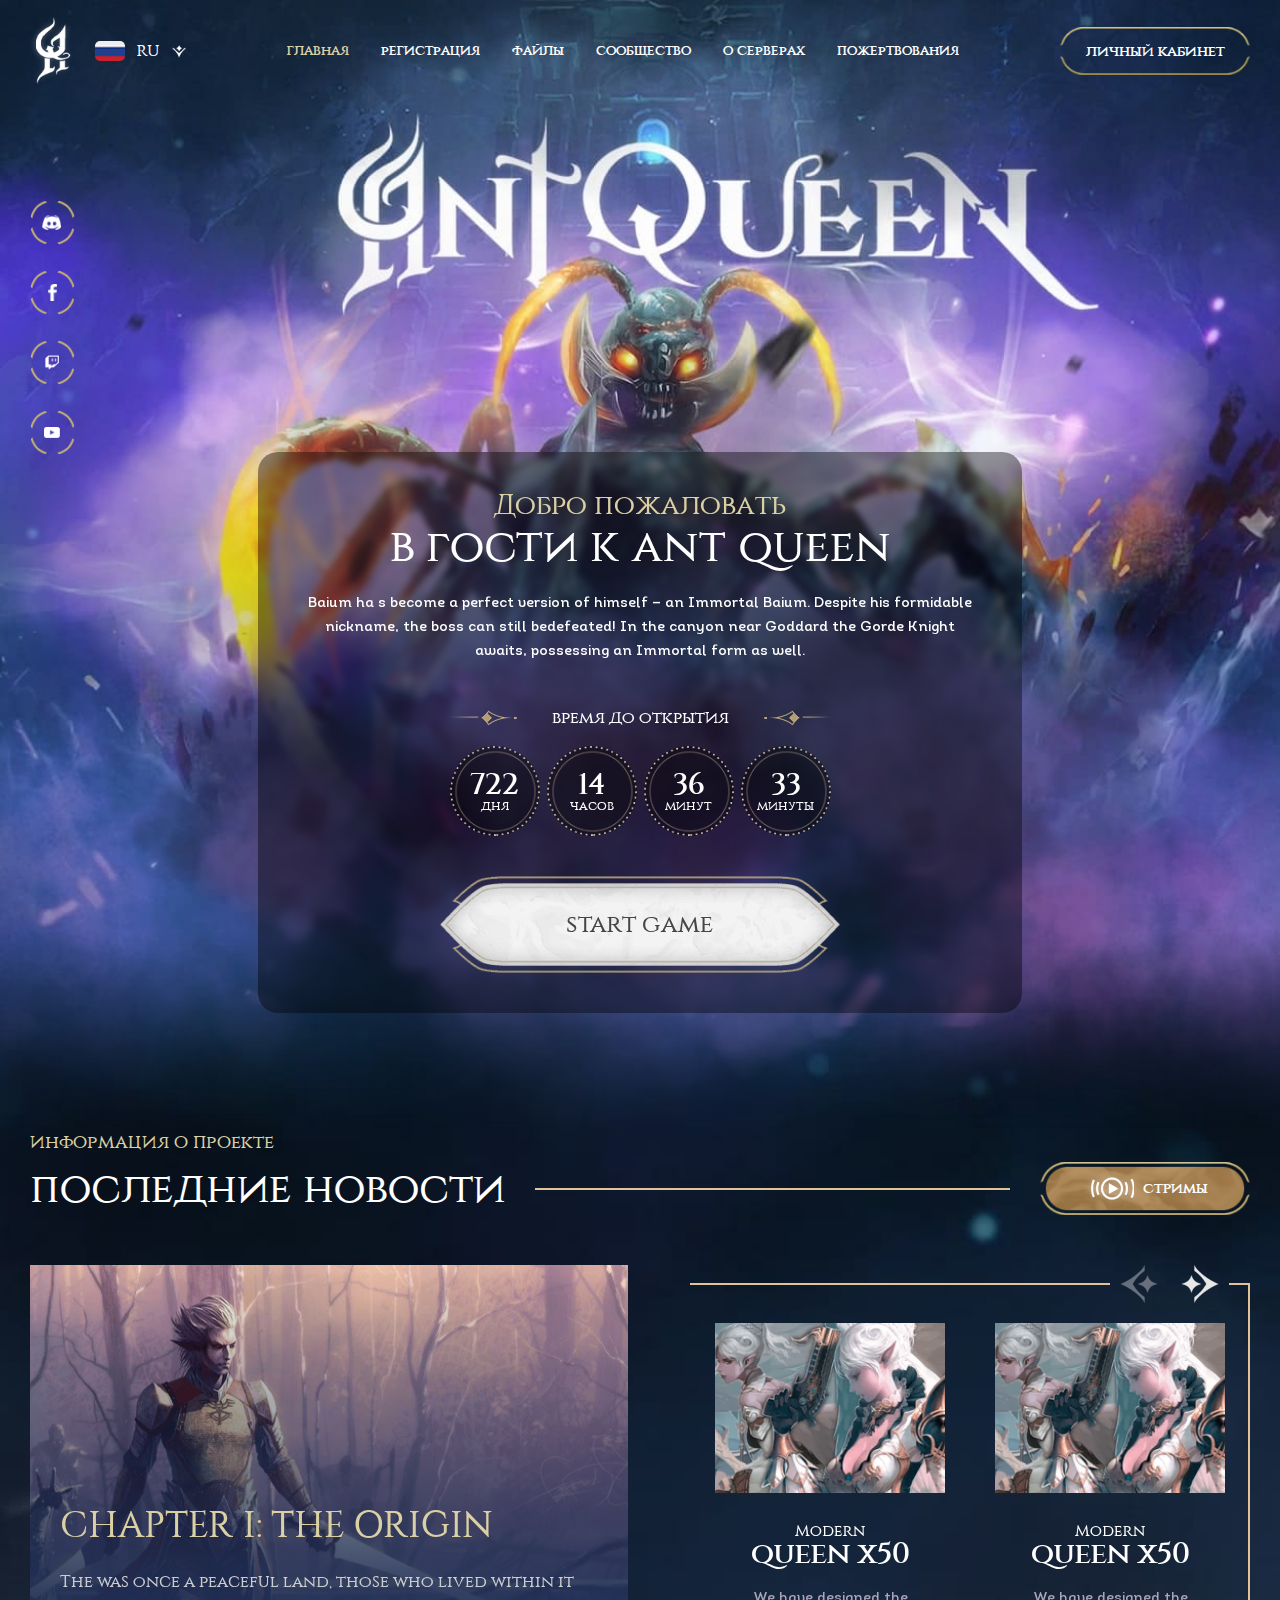
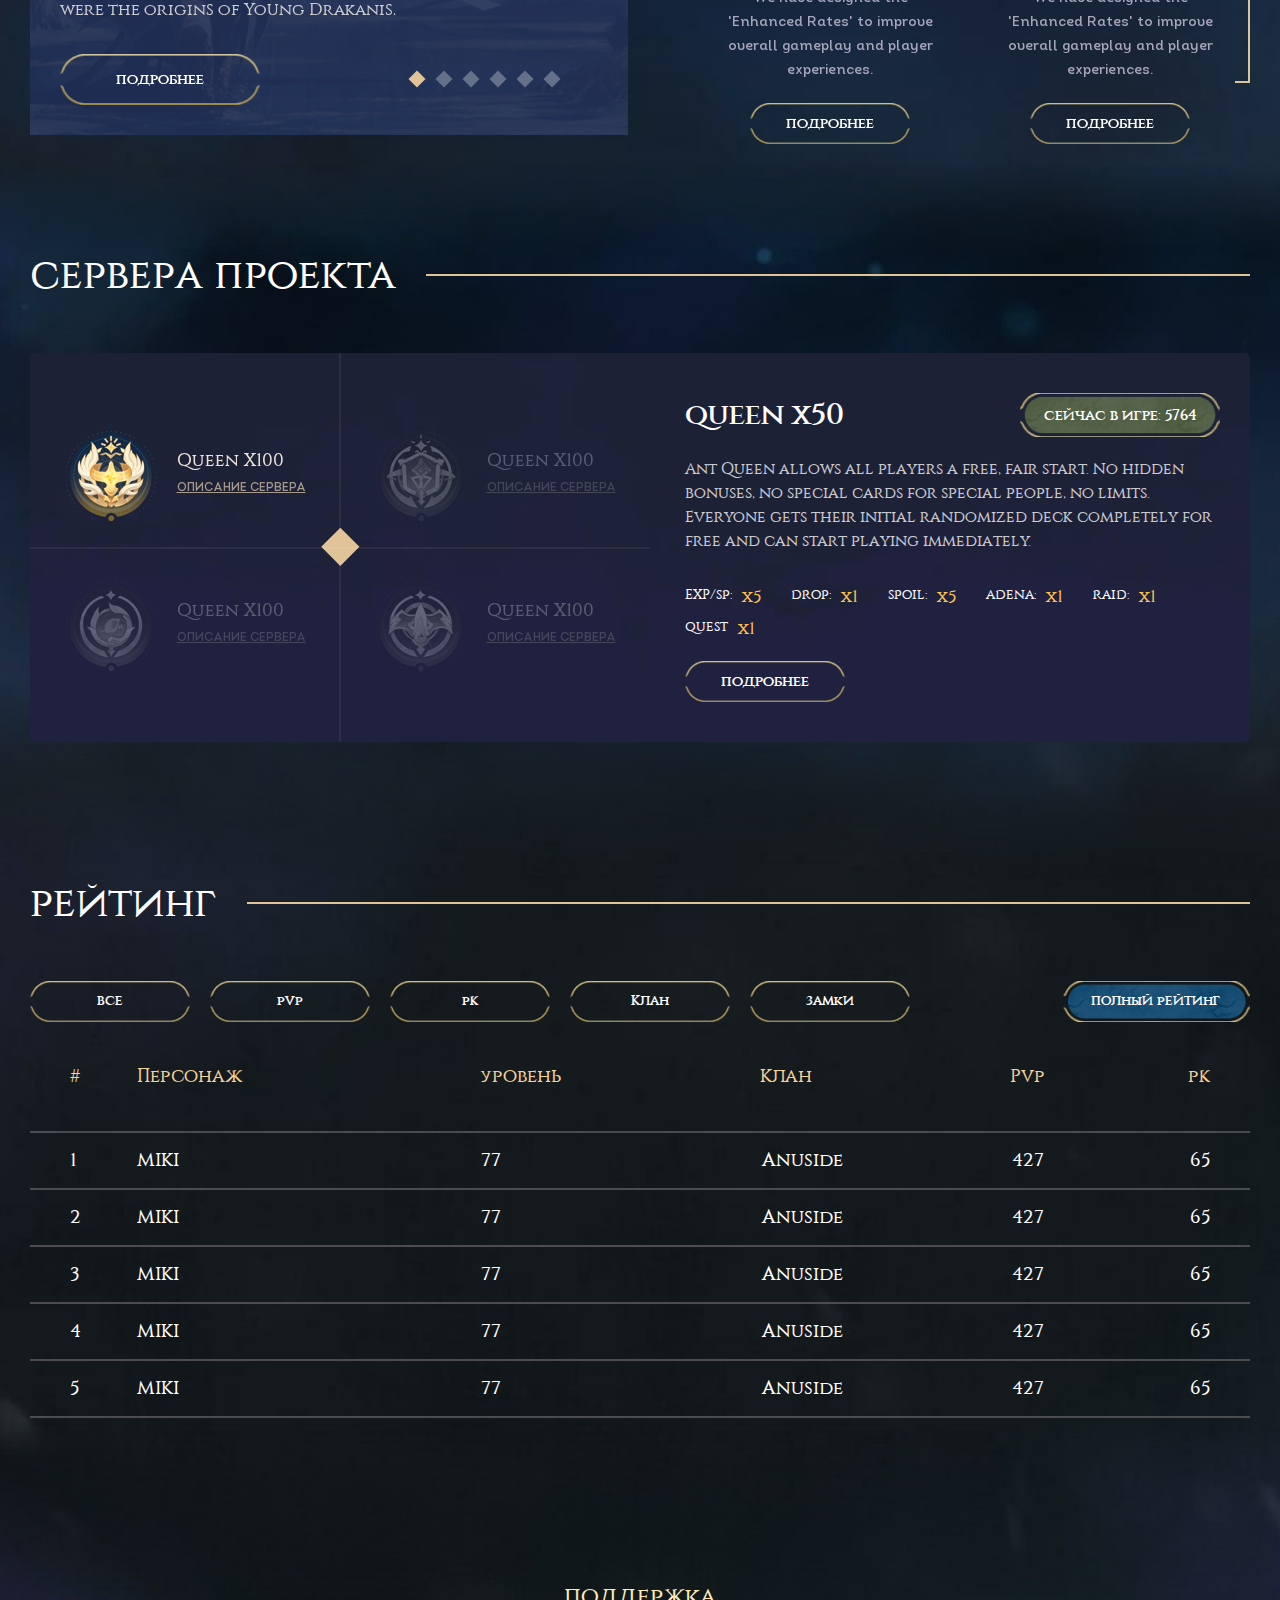
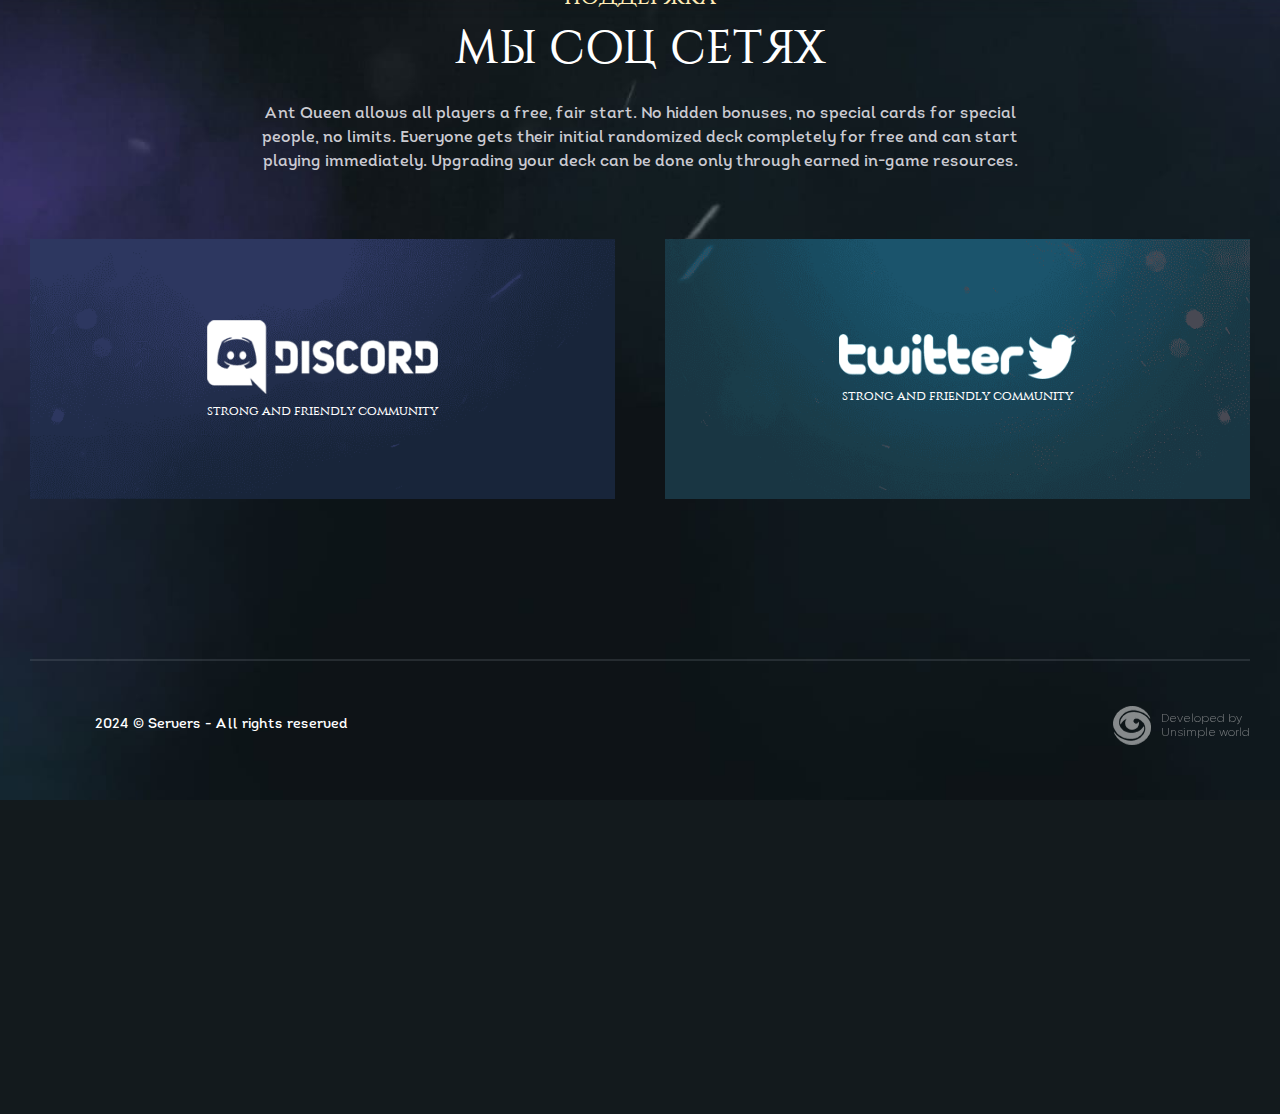
==== commit d16217e5: "Add files via upload" ====
--- a/index.html
+++ b/index.html
@@ -59,95 +59,9 @@
           </div>
         </a>
       </div>
-      <header class="header">
-        <div class="header__back"></div>
-        <div class="container">
-          <div class="main-countdown">
-            <div class="main-countdown__text d-flex">
-              <img src="img/angle-countdown-left.png" alt="left" />время до
-              открытия
-              <img src="img/angle-countdown-right.png" alt="right" />
-            </div>
-            <div class="main-countdown__box">
-              <div
-                data-timer-start-time="2024-07-31 23:59:59"
-                data-timer-time-zone="Europe/Moscow"
-              ></div>
-            </div>
-          </div>
-          <div class="header__wrapper">
-            <div class="header-aside header-left">
-              <a href="#" class="header-logo">
-                <img src="img/logo.png" alt="logo" />
-              </a>
-              <div class="header-lang">
-                <div class="header-lang__top">
-                  <div class="header-lang-top__flag">
-                    <img src="img/ru-flag.png" alt="flag" />
-                  </div>
-                  <div class="header-lang-top__lang">RU</div>
-                  <div class="header-lang-top__angle">
-                    <img src="img/angle-down.png" alt="angle" />
-                  </div>
-                </div>
-                <div class="header-lang__dropdown">
-                  <!-- item -->
-                  <a href="#" class="header-lang-dropdown__item">
-                    <div class="header-lang-top__flag">
-                      <img src="img/ru-flag.png" alt="flag" />
-                    </div>
-                    <div class="header-lang-top__lang">RU</div>
-                  </a>
-                  <!-- item -->
-                  <a href="#" class="header-lang-dropdown__item">
-                    <div class="header-lang-top__flag">
-                      <img src="img/ru-flag.png" alt="flag" />
-                    </div>
-                    <div class="header-lang-top__lang">RU</div>
-                  </a>
-                </div>
-              </div>
-            </div>
-            <div class="header-center">
-              <nav class="header-center__nav">
-                <ul class="header-center-nav__list">
-                  <li>
-                    <a href="#" class="active">главная</a>
-                  </li>
-                  <li><a href="#">регистрация</a></li>
-                  <li><a href="#">файлы</a></li>
-                  <li><a href="#">сообщество</a></li>
-                  <li><a href="#">о серверах</a></li>
-                  <li><a href="#">пожертвования</a></li>
-                </ul>
-              </nav>
-            </div>
-            <div class="header-aside header-right">
-              <a href="#" class="btn-transp">
-                <div class="btn-transp__back">
-                  <img src="img/transp-btn-back.png" alt="btn" />
-                </div>
-                <div class="btn-transp__text">личный кабинет</div>
-              </a>
-            </div>
-            <div class="header-burger">
-              <span></span><span></span><span></span>
-            </div>
-          </div>
-        </div>
-      </header>
-      <section class="preview">
-        <div class="container">
-          <div class="preview__wrapper">
-            <div class="preview__sub">Добро пожаловать</div>
-            <h2 class="preview__title">в гости к ant queen</h2>
-
-            <p class="preview__text">
-              Baium ha s become a perfect version of himself — an Immortal
-              Baium. Despite his formidable nickname, the boss can still
-              bedefeated! In the canyon near Goddard the Gorde Knight awaits,
-              possessing an Immortal form as well.
-            </p>
+      <div class="main-top">
+        <header class="header">
+          <div class="container">
             <div class="main-countdown">
               <div class="main-countdown__text d-flex">
                 <img src="img/angle-countdown-left.png" alt="left" />время до
@@ -156,46 +70,134 @@
               </div>
               <div class="main-countdown__box">
                 <div
-                  data-timer-start-time="2024-07-31 23:59:59"
+                  data-timer-start-time="2024-09-01 23:59:59"
                   data-timer-time-zone="Europe/Moscow"
-                >
-                  <div class="countdown">
-                    <div class="countdown__counter">
-                      <div class="gw-timer">
-                        <div class="gw-timer__item">
-                          <div class="gw-timer__amount">14</div>
-                          <div class="gw-timer__desc">дней</div>
+                ></div>
+              </div>
+            </div>
+            <div class="header__wrapper">
+              <div class="header-aside header-left">
+                <a href="#" class="header-logo">
+                  <img src="img/logo.png" alt="logo" />
+                </a>
+                <div class="header-lang">
+                  <div class="header-lang__top">
+                    <div class="header-lang-top__flag">
+                      <img src="img/ru-flag.png" alt="flag" />
+                    </div>
+                    <div class="header-lang-top__lang">RU</div>
+                    <div class="header-lang-top__angle">
+                      <img src="img/angle-down.png" alt="angle" />
+                    </div>
+                  </div>
+                  <div class="header-lang__dropdown">
+                    <!-- item -->
+                    <a href="#" class="header-lang-dropdown__item">
+                      <div class="header-lang-top__flag">
+                        <img src="img/ru-flag.png" alt="flag" />
+                      </div>
+                      <div class="header-lang-top__lang">RU</div>
+                    </a>
+                    <!-- item -->
+                    <a href="#" class="header-lang-dropdown__item">
+                      <div class="header-lang-top__flag">
+                        <img src="img/ru-flag.png" alt="flag" />
+                      </div>
+                      <div class="header-lang-top__lang">RU</div>
+                    </a>
+                  </div>
+                </div>
+              </div>
+              <div class="header-center">
+                <nav class="header-center__nav">
+                  <ul class="header-center-nav__list">
+                    <li>
+                      <a href="#" class="active">главная</a>
+                    </li>
+                    <li><a href="#">регистрация</a></li>
+                    <li><a href="#">файлы</a></li>
+                    <li><a href="#">сообщество</a></li>
+                    <li><a href="#">о серверах</a></li>
+                    <li><a href="#">пожертвования</a></li>
+                  </ul>
+                </nav>
+              </div>
+              <div class="header-aside header-right">
+                <a href="#" class="btn-transp">
+                  <div class="btn-transp__back">
+                    <img src="img/transp-btn-back.png" alt="btn" />
+                  </div>
+                  <div class="btn-transp__text">личный кабинет</div>
+                </a>
+              </div>
+              <div class="header-burger">
+                <span></span><span></span><span></span>
+              </div>
+            </div>
+          </div>
+        </header>
+        <section class="preview">
+          <div class="container">
+            <div class="preview__wrapper">
+              <div class="preview__sub">Добро пожаловать</div>
+              <h2 class="preview__title">в гости к ant queen</h2>
+
+              <p class="preview__text">
+                Baium ha s become a perfect version of himself — an Immortal
+                Baium. Despite his formidable nickname, the boss can still
+                bedefeated! In the canyon near Goddard the Gorde Knight awaits,
+                possessing an Immortal form as well.
+              </p>
+              <div class="main-countdown">
+                <div class="main-countdown__text d-flex">
+                  <img src="img/angle-countdown-left.png" alt="left" />время до
+                  открытия
+                  <img src="img/angle-countdown-right.png" alt="right" />
+                </div>
+                <div class="main-countdown__box">
+                  <div
+                    data-timer-start-time="2024-07-31 23:59:59"
+                    data-timer-time-zone="Europe/Moscow"
+                  >
+                    <div class="countdown">
+                      <div class="countdown__counter">
+                        <div class="gw-timer">
+                          <div class="gw-timer__item">
+                            <div class="gw-timer__amount">14</div>
+                            <div class="gw-timer__desc">дней</div>
+                          </div>
+
+                          <div class="gw-timer__item">
+                            <div class="gw-timer__amount">23</div>
+                            <div class="gw-timer__desc">часа</div>
+                          </div>
+
+                          <div class="gw-timer__item">
+                            <div class="gw-timer__amount">31</div>
+                            <div class="gw-timer__desc">минута</div>
+                          </div>
+
+                          <div class="gw-timer__item">
+                            <div class="gw-timer__amount">07</div>
+                            <div class="gw-timer__desc">минут</div>
+                          </div>
                         </div>
+                      </div>
+                    </div>
+                  </div>
+                </div>
+              </div>
+              <a href="#" class="preview__btn">
+                <div class="preview-btn__back">
+                  <img src="img/preview-btn-back.png" alt="back" />
+                </div>
+                <div class="preview-btn__text">start game</div>
+              </a>
+            </div>
+          </div>
+        </section>
+      </div>
 
-                        <div class="gw-timer__item">
-                          <div class="gw-timer__amount">23</div>
-                          <div class="gw-timer__desc">часа</div>
-                        </div>
-
-                        <div class="gw-timer__item">
-                          <div class="gw-timer__amount">31</div>
-                          <div class="gw-timer__desc">минута</div>
-                        </div>
-
-                        <div class="gw-timer__item">
-                          <div class="gw-timer__amount">07</div>
-                          <div class="gw-timer__desc">минут</div>
-                        </div>
-                      </div>
-                    </div>
-                  </div>
-                </div>
-              </div>
-            </div>
-            <a href="#" class="preview__btn">
-              <div class="preview-btn__back">
-                <img src="img/preview-btn-back.png" alt="back" />
-              </div>
-              <div class="preview-btn__text">start game</div>
-            </a>
-          </div>
-        </div>
-      </section>
       <section class="last">
         <div class="container">
           <div class="last__wrapper">
@@ -1026,102 +1028,104 @@
           </div>
         </div>
       </section>
-      <section class="support">
-        <div class="container">
-          <div class="support__wrapper">
-            <div class="pre-title">поддержка</div>
-            <h2 class="title">мы соц сетях</h2>
-            <p class="text">
-              Ant Queen allows all players a free, fair start. No hidden
-              bonuses, no special cards for special people, no limits. Everyone
-              gets their initial randomized deck completely for free and can
-              start playing immediately. Upgrading your deck can be done only
-              through earned in-game resources.
-            </p>
-            <div class="support-items">
-              <a href="#" class="support-items__item">
-                <div class="support-items-item__back">
-                  <img src="img/support-item-back.png" alt="back" />
-                </div>
-                <div class="support-items-item__content siic">
-                  <div class="siic__logo">
-                    <img src="img/support-item-01.png" alt="siic-logo" />
-                  </div>
-                  <p class="siic__text">strong and friendly community</p>
-                </div>
-              </a>
-              <a href="#" class="support-items__item">
-                <div class="support-items-item__back">
-                  <img src="img/support-item-back-01.png" alt="back" />
-                </div>
-                <div class="support-items-item__content siic">
-                  <div class="siic__logo">
-                    <img src="img/support-item-02.png" alt="siic-logo" />
-                  </div>
-                  <p class="siic__text">strong and friendly community</p>
+      <div class="main-bottom">
+        <section class="support">
+          <div class="container">
+            <div class="support__wrapper">
+              <div class="pre-title">поддержка</div>
+              <h2 class="title">мы соц сетях</h2>
+              <p class="text">
+                Ant Queen allows all players a free, fair start. No hidden
+                bonuses, no special cards for special people, no limits.
+                Everyone gets their initial randomized deck completely for free
+                and can start playing immediately. Upgrading your deck can be
+                done only through earned in-game resources.
+              </p>
+              <div class="support-items">
+                <a href="#" class="support-items__item">
+                  <div class="support-items-item__back">
+                    <img src="img/support-item-back.png" alt="back" />
+                  </div>
+                  <div class="support-items-item__content siic">
+                    <div class="siic__logo">
+                      <img src="img/support-item-01.png" alt="siic-logo" />
+                    </div>
+                    <p class="siic__text">strong and friendly community</p>
+                  </div>
+                </a>
+                <a href="#" class="support-items__item">
+                  <div class="support-items-item__back">
+                    <img src="img/support-item-back-01.png" alt="back" />
+                  </div>
+                  <div class="support-items-item__content siic">
+                    <div class="siic__logo">
+                      <img src="img/support-item-02.png" alt="siic-logo" />
+                    </div>
+                    <p class="siic__text">strong and friendly community</p>
+                  </div>
+                </a>
+              </div>
+            </div>
+          </div>
+        </section>
+        <footer class="footer">
+          <div class="container">
+            <div class="footer__wrapper d-flex">
+              <div class="footer__copyrights">
+                2024 © Servers - All rights reserved
+              </div>
+              <div class="main-social">
+                <!-- item -->
+                <a href="#" class="main-social-item">
+                  <div class="main-social-item__back">
+                    <img src="img/social-item-back.png" alt="back" />
+                  </div>
+                  <div class="main-social-item__icon">
+                    <img src="img/social-icon-1.png" alt="icon" />
+                  </div>
+                </a>
+                <!-- item -->
+                <a href="#" class="main-social-item">
+                  <div class="main-social-item__back">
+                    <img src="img/social-item-back.png" alt="back" />
+                  </div>
+                  <div class="main-social-item__icon">
+                    <img src="img/social-icon-2.png" alt="icon" />
+                  </div>
+                </a>
+                <!-- item -->
+                <a href="#" class="main-social-item">
+                  <div class="main-social-item__back">
+                    <img src="img/social-item-back.png" alt="back" />
+                  </div>
+                  <div class="main-social-item__icon">
+                    <img src="img/social-icon-3.png" alt="icon" />
+                  </div> </a
+                ><!-- item -->
+                <a href="#" class="main-social-item">
+                  <div class="main-social-item__back">
+                    <img src="img/social-item-back.png" alt="back" />
+                  </div>
+                  <div class="main-social-item__icon">
+                    <img src="img/social-icon-4.png" alt="icon" />
+                  </div>
+                </a>
+              </div>
+              <a
+                href="https://unsimpleworld.com/"
+                target="_blank"
+                class="footer-developed"
+              >
+                <img src="img/unsimple-logo.png" alt="logo" />
+                <div class="footer-developed__text">
+                  <div class="footer-developed-text__item">Developed by</div>
+                  <div class="footer-developed-text__item">Unsimple world</div>
                 </div>
               </a>
             </div>
           </div>
-        </div>
-      </section>
-      <footer class="footer">
-        <div class="container">
-          <div class="footer__wrapper d-flex">
-            <div class="footer__copyrights">
-              2024 © Servers - All rights reserved
-            </div>
-            <div class="main-social">
-              <!-- item -->
-              <a href="#" class="main-social-item">
-                <div class="main-social-item__back">
-                  <img src="img/social-item-back.png" alt="back" />
-                </div>
-                <div class="main-social-item__icon">
-                  <img src="img/social-icon-1.png" alt="icon" />
-                </div>
-              </a>
-              <!-- item -->
-              <a href="#" class="main-social-item">
-                <div class="main-social-item__back">
-                  <img src="img/social-item-back.png" alt="back" />
-                </div>
-                <div class="main-social-item__icon">
-                  <img src="img/social-icon-2.png" alt="icon" />
-                </div>
-              </a>
-              <!-- item -->
-              <a href="#" class="main-social-item">
-                <div class="main-social-item__back">
-                  <img src="img/social-item-back.png" alt="back" />
-                </div>
-                <div class="main-social-item__icon">
-                  <img src="img/social-icon-3.png" alt="icon" />
-                </div> </a
-              ><!-- item -->
-              <a href="#" class="main-social-item">
-                <div class="main-social-item__back">
-                  <img src="img/social-item-back.png" alt="back" />
-                </div>
-                <div class="main-social-item__icon">
-                  <img src="img/social-icon-4.png" alt="icon" />
-                </div>
-              </a>
-            </div>
-            <a
-              href="https://unsimpleworld.com/"
-              target="_blank"
-              class="footer-developed"
-            >
-              <img src="img/unsimple-logo.png" alt="logo" />
-              <div class="footer-developed__text">
-                <div class="footer-developed-text__item">Developed by</div>
-                <div class="footer-developed-text__item">Unsimple world</div>
-              </div>
-            </a>
-          </div>
-        </div>
-      </footer>
+        </footer>
+      </div>
     </div>
 
     <script src="js/jquery.js"></script>
--- a/css/style.css
+++ b/css/style.css
@@ -71,7 +71,7 @@
   line-height: 1;
   font-family: "Constantine", sans-serif;
   font-weight: 400;
-  background: #020101;
+  background: #131a1d;
   color: #fff;
   overflow-x: hidden;
 }
@@ -166,6 +166,7 @@
 header .container {
   max-width: 1860px;
 }
+
 .header-lang-top__angle {
   transition: 300ms ease all;
 }
@@ -183,6 +184,10 @@
   left: -15px;
   flex-direction: column;
 }
+.main-top {
+  background: url(../img/main-top-back.jpg) no-repeat top center;
+  background-size: cover;
+}
 .header-lang.active .header-lang__dropdown {
   opacity: 1;
   visibility: visible;
@@ -208,9 +213,80 @@
   width: 100%;
   position: relative;
   margin: 0 auto;
-  background: url(../img/main-back.jpg) no-repeat center center;
+  max-width: 2600px;
+}
+.preview .main-countdown {
+  display: none;
+}
+.last,
+.rating {
+  margin: -200px 0px;
+  padding: 200px 0px;
+  position: relative;
+}
+.last::after,
+.rating::after {
+  content: "";
+  width: 100%;
+  height: 100%;
+  left: 0;
+  top: 0;
+  bottom: 0;
+  right: 0;
+  position: absolute;
+  background: url(../img/last-back.jpg) no-repeat top center;
+  -webkit-mask-box-image: linear-gradient(
+    to top,
+    transparent 0%,
+    white 200px,
+    white calc(100% - 200px),
+    transparent 100%
+  );
   background-size: cover;
-  max-width: 2600px;
+}
+.rating::after {
+  background: url(../img/rating-back.jpg) no-repeat center center;
+  background-size: cover;
+}
+.main-bottom {
+  background: url(../img/main-bottom-back.jpg) no-repeat center center;
+  background-size: cover;
+}
+.container {
+  position: relative;
+  z-index: 1;
+}
+.server {
+  margin: -90px 0px;
+  padding: 90px 0px;
+  position: relative;
+}
+
+.server::after {
+  content: "";
+  width: 100%;
+  height: 100%;
+  left: 0;
+  top: 0;
+  bottom: 0;
+  right: 0;
+  position: absolute;
+  background: url(../img/last-back.jpg) no-repeat top center;
+  -webkit-mask-box-image: linear-gradient(
+    to top,
+    transparent 0%,
+    white 90px,
+    white calc(100% - 90px),
+    transparent 100%
+  );
+  background-size: cover;
+}
+.server__wrapper {
+  padding-bottom: 90px;
+}
+.container {
+  position: relative;
+  z-index: 1;
 }
 
 .header-logo {
@@ -292,12 +368,14 @@
   transition: 300ms ease all;
 }
 .main-social-item:hover {
+  background: #c7b37729;
   filter: brightness(1.3);
 }
 .main-social-item:hover .main-social-item__icon {
   transform: scale(1.2);
 }
 .main-social-item {
+  border-radius: 100px;
   display: flex;
   justify-content: center;
   align-items: center;
@@ -483,6 +561,7 @@
 }
 .last-content-left-slider__item {
   position: relative;
+  overflow: hidden;
   height: 470px;
 }
 .owl-stage-outer {
@@ -497,6 +576,58 @@
   top: 0;
   left: 0;
 }
+
+.main-social-item__back {
+  transition: transform 0.5s ease; /* Плавное изменение состояния */
+}
+
+@keyframes rotate {
+  from {
+    transform: rotate(0deg) scale(1.1);
+  }
+  to {
+    transform: rotate(360deg) scale(1.1);
+  }
+}
+.header-mobile::after {
+  content: "";
+  backdrop-filter: blur(9px);
+  background: rgb(0 0 0 / 70%);
+  position: absolute;
+  width: calc(100% + 60px);
+  height: 400%;
+  left: -30px;
+  bottom: -27px;
+}
+.header-lang__dropdown {
+  border: 1px solid transparent;
+}
+.header.active .header-lang__dropdown {
+  background: #0b1419;
+  border: 1px solid #9a894f;
+}
+.main-social-item:hover .main-social-item__back {
+  animation: rotate 2s linear infinite; /* Вращение с периодом 2 секунды */
+}
+.last-content-left__slider .owl-dots button {
+  transition: 0.25s;
+}
+.last-content-left__slider .owl-dots button:hover {
+  transform: rotate(140deg) scale(1.2);
+}
+.last-content-slider-item__img img {
+  transition: 0.25s;
+}
+.last-content-slider__item .last-content-slider-item__img {
+  overflow: hidden;
+}
+.last-content-slider__item:hover .last-content-slider-item__img img {
+  transform: scale(1.1);
+}
+.last-content-left__slider .owl-dots button.active:hover {
+  transform: rotate(45deg) scale(1);
+  cursor: default;
+}
 .last-content-left__slider .btn-transp {
   width: fit-content;
   margin-top: 30px;
@@ -537,9 +668,7 @@
   transform: translateX(-50%);
   background: rgba(255, 255, 255, 0.13);
 }
-.server {
-  padding: 95px 0 190px;
-}
+
 .last-content-left {
   width: 750px;
 }
@@ -566,7 +695,7 @@
   background: rgba(255, 255, 255, 0.13);
 }
 .server-content {
-  background: url(../img/server-back.png) no-repeat center center;
+  background: url(../img/server-back.jpg) no-repeat center center;
   border-radius: 5px;
   background-size: cover;
   overflow: hidden;
@@ -619,6 +748,10 @@
   position: relative;
   justify-content: center;
   align-items: center;
+}
+.preview__btn:hover .preview-btn__text {
+  letter-spacing: 1.2px;
+  transform: scale(1.1);
 }
 .preview {
   padding: 450px 0 193px;
@@ -638,6 +771,7 @@
   font-size: 25px;
   color: #444547;
   position: absolute;
+  transition: 0.5s;
   z-index: 1;
 }
 .preview__title {
@@ -851,13 +985,23 @@
   font-size: 13px;
   color: #fff;
 }
+.btn-transp:hover .btn-transp__text {
+  letter-spacing: 0.5px;
+  transform: scale(1.01);
+}
 .btn-transp,
 .preview__btn {
   position: relative;
   display: flex;
-  transition: 300ms ease all;
+  transition: 0.5s;
   justify-content: center;
   align-items: center;
+}
+.last-content-left-slider__back img {
+  transition: 0.5s;
+}
+.last-content-left-slider__item:hover .last-content-left-slider__back img {
+  transform: scale(1.1);
 }
 .btn-transp:hover {
   filter: brightness(1.25);
@@ -872,9 +1016,13 @@
   align-items: center;
   gap: 10px;
 }
+.support-items__item:hover .support-items-item__content {
+  transform: scale(1.1);
+}
 .btn-transp__text {
   position: absolute;
   font-weight: 700;
+  transition: 300ms ease all;
   font-size: 15px;
   color: #fff;
 }
@@ -930,6 +1078,7 @@
 .support-items-item__content {
   position: relative;
   width: 100%;
+  transition: 300ms ease all;
   height: 100%;
   display: flex;
   justify-content: center;
@@ -1186,6 +1335,9 @@
   .rating-tabs-content-item__top {
     padding: 45px 0;
   }
+  .server__wrapper {
+    padding-bottom: 0;
+  }
 
   .rtcit__item {
     font-size: 19px;
@@ -1282,17 +1434,7 @@
     transition: 300ms ease all;
     visibility: hidden;
   }
-  .header__back {
-    content: "";
-    width: 100%;
-    z-index: 1;
-    height: 300%;
-    position: absolute;
-    left: 0;
-    top: 0;
-    backdrop-filter: blur(9px);
-    background: rgb(0 0 0 / 70%);
-  }
+
   .header-mobile {
     position: absolute;
     z-index: 1;
@@ -1305,6 +1447,11 @@
   .header__back {
     display: block;
   }
+  .header-right,
+  .header-center {
+    position: relative;
+    z-index: 1;
+  }
   .preview {
     padding: 250px 0 110px;
   }
@@ -1369,8 +1516,12 @@
   }
   .rating-tabs-top {
     flex-direction: column;
-    align-items: flex-end;
+    align-items: flex-start;
     row-gap: 26px;
+    flex-wrap: wrap;
+  }
+  .rating-tabs-top__list {
+    flex-wrap: wrap;
   }
   .support {
     padding: 120px 0;
@@ -1403,6 +1554,12 @@
   }
   .last-content-slider .owl-nav::before {
     width: 85%;
+  }
+  .server-content-right-item__top {
+    margin-bottom: 35px;
+  }
+  .server__wrapper {
+    padding-bottom: 0;
   }
 }
 
@@ -1481,8 +1638,7 @@
   .rating-tabs-top__list {
     flex-wrap: wrap;
   }
-  .btn-transp,
-  .preview__btn {
+  .btn-transp {
     margin: unset;
   }
   .rating-tabs-top {
@@ -1577,4 +1733,104 @@
   .server-content-right-item__list {
     justify-content: space-between;
   }
-}
+  .preview__btn {
+    margin: 0 auto;
+  }
+  .main-countdown__text {
+    text-align: center;
+    line-height: 1.3;
+  }
+  .title-line::after {
+    display: none;
+  }
+  .last-content-slider {
+    flex-direction: column;
+    gap: 0;
+  }
+  .btn-transp__back img {
+    width: 100%;
+  }
+  .rating-tabs-top__list {
+    gap: 0;
+  }
+  .rating-tabs-top__list {
+    justify-content: space-between;
+    row-gap: 20px;
+  }
+  .btn-transp.btn-transp-rating {
+    width: 50%;
+    margin: 0 auto;
+  }
+  .rtcit__item:first-child {
+    padding-left: 20px;
+  }
+  .rtcit__item {
+    font-size: 14px;
+  }
+  .support {
+    padding: 76px 0;
+  }
+  .support-items__item {
+    height: 180px;
+  }
+  .siic__logo img {
+    max-width: 72%;
+  }
+  .last-content-left__slider,
+  .last-content-left-slider__item {
+    border-radius: 10px;
+    overflow: hidden;
+  }
+  .last-content-left-slider__title {
+    font-size: 27px;
+  }
+  .last-content-slider__item,
+  .last-content-slider-item__img,
+  .support-items__item {
+    border-radius: 10px;
+    overflow: hidden;
+  }
+  .rtcit__item:nth-child(6) {
+    padding-right: 20px;
+  }
+  .container {
+    padding: 0 15px;
+  }
+  .btn-transp-rating .btn-transp__back img {
+    width: 100%;
+  }
+  .rating-tabs-top__list .btn-transp {
+    width: 48%;
+  }
+  .last-content-slider .owl-nav .owl-prev {
+    margin: 0;
+  }
+  .title-line {
+    text-align: center;
+    margin: 0 auto;
+    width: fit-content;
+  }
+  .last .title-line {
+    margin: 0 auto;
+    width: fit-content;
+  }
+  .last-content-slider .owl-nav {
+    gap: 50px;
+    margin-top: 20px;
+  }
+  .title-line {
+    margin-bottom: 40px;
+  }
+  .server-content-right-item__list {
+    justify-content: flex-start;
+  }
+  .last-content-slider .owl-nav::before,
+  .last-content-slider .owl-nav::after,
+  .last-content-slider::after,
+  .last-content-slider::before {
+    display: none;
+  }
+  .last-content-slider .owl-nav {
+    justify-content: center;
+  }
+}
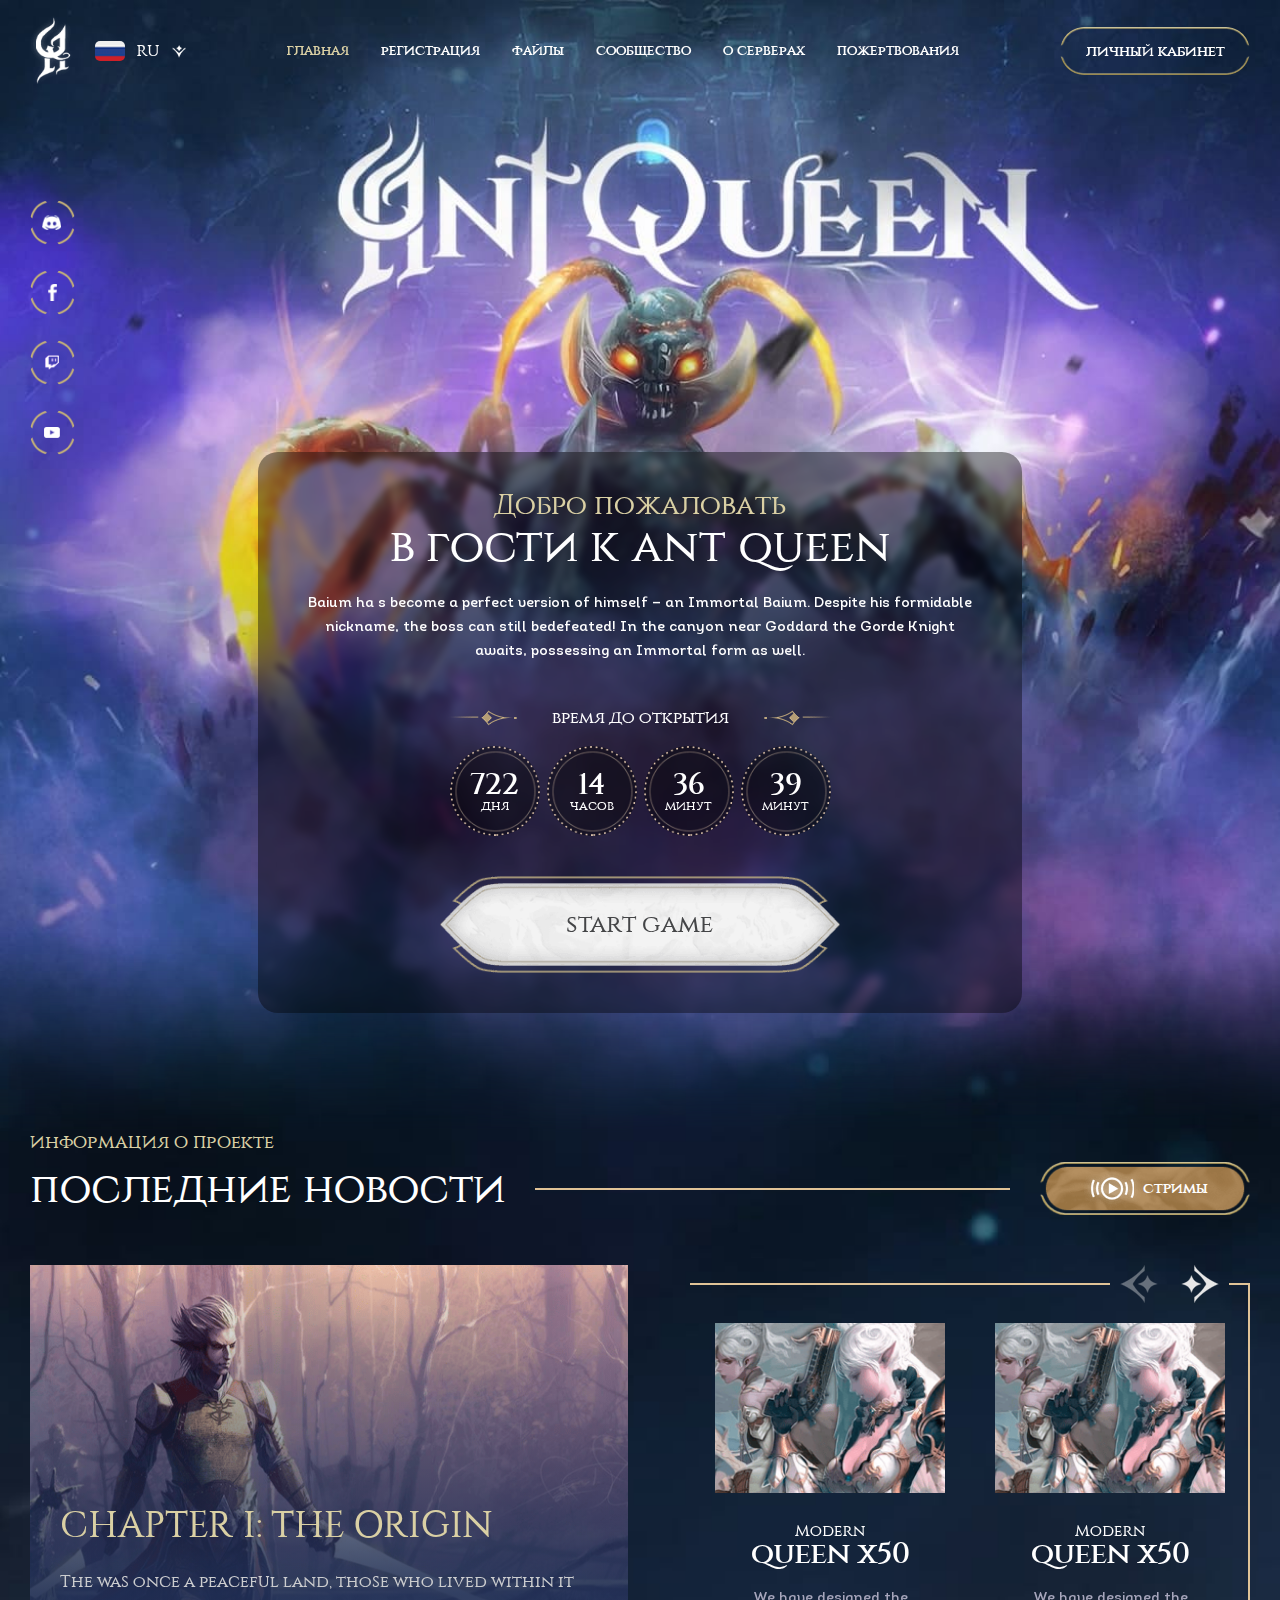
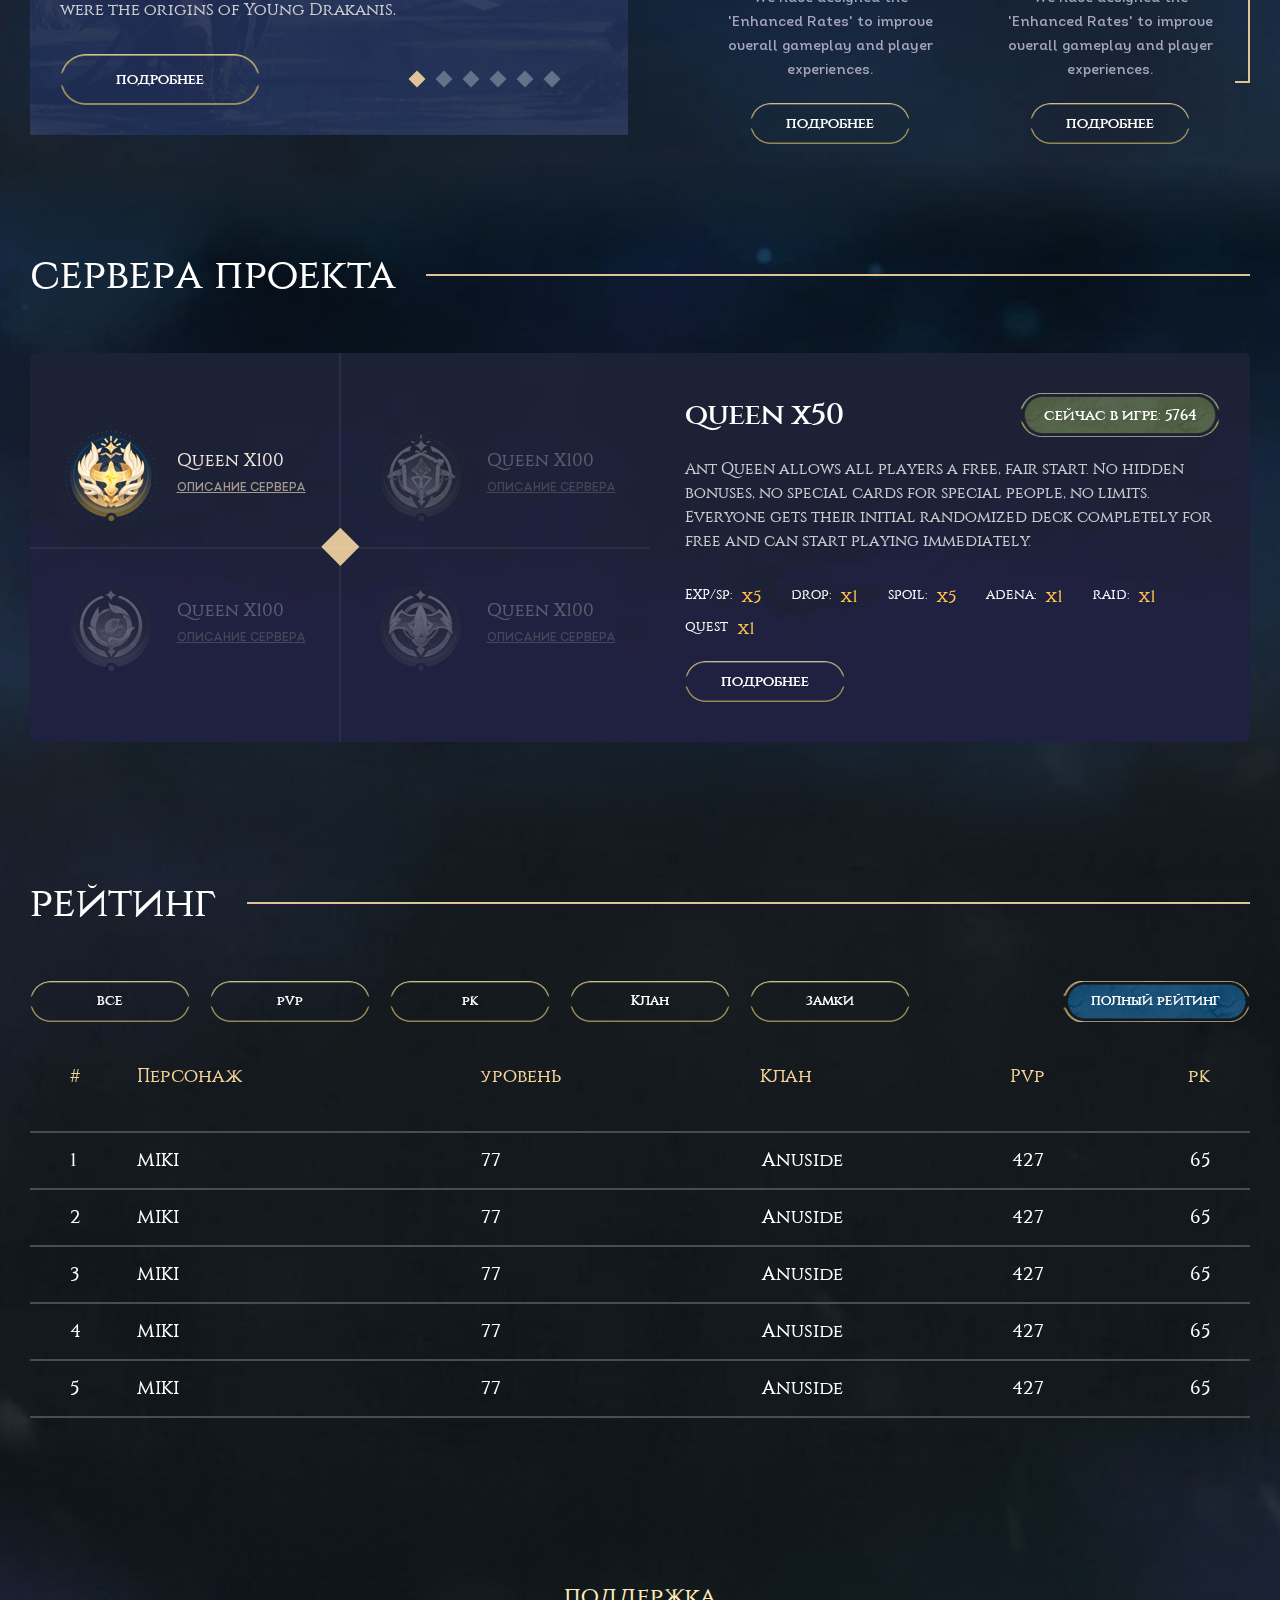
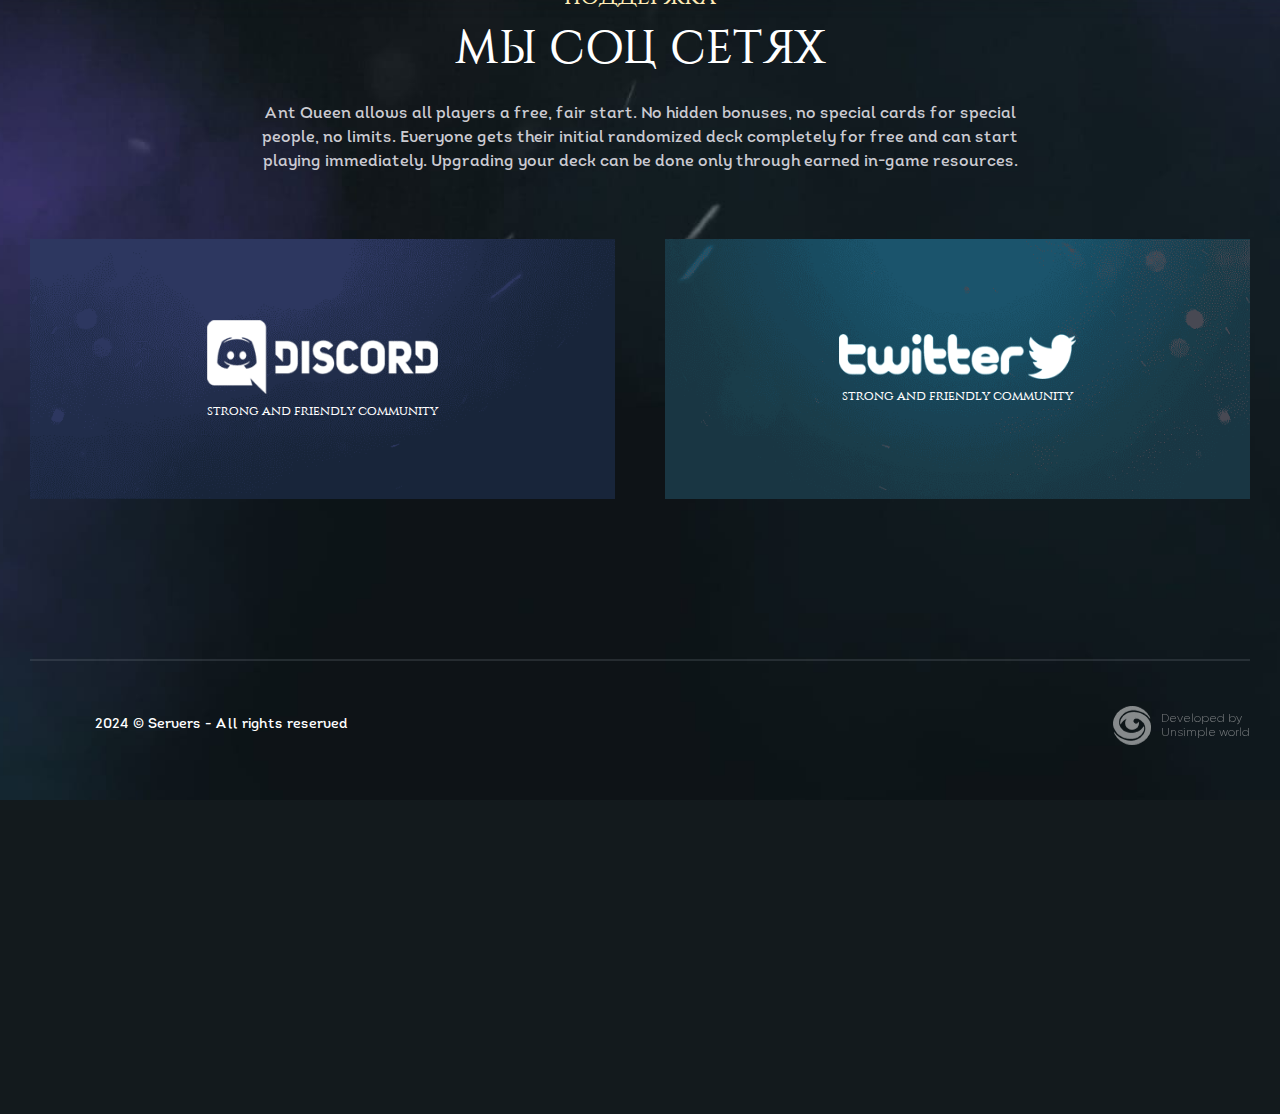
==== commit ee3f43fe: "Add files via upload" ====
--- a/index.html
+++ b/index.html
@@ -204,34 +204,173 @@
             <div class="subtitle__last">информация о проекте</div>
             <div class="last__title">
               <div class="title-line">последние новости</div>
-              <a href="#" class="btn-transp">
-                <div class="btn-transp__back">
-                  <img src="img/btn-stream.png" alt="btn" />
-                </div>
-                <div class="btn-transp__text">
-                  <div class="last-btn-title__icon">
-                    <img src="img/stream-icon.png" alt="icon" />
-                  </div>
-                  стримы
-                </div>
-              </a>
+              <div class="last-btn-box">
+                <div class="btn-transp btn-transp--stream">
+                  <div class="btn-transp__back">
+                    <img src="img/btn-stream.png" alt="btn" />
+                  </div>
+                  <div class="btn-transp__text">
+                    <div class="last-btn-title__icon">
+                      <img src="img/stream-icon.png" alt="icon" />
+                    </div>
+                    стримы
+                  </div>
+                </div>
+                <div class="btn-transp btn-transp--stream">
+                  <div class="btn-transp__back">
+                    <img src="img/btn-stream.png" alt="btn" />
+                  </div>
+                  <div class="btn-transp__text">новости</div>
+                </div>
+              </div>
             </div>
-            <div class="last-content">
-              <div class="last-content-left">
-                <div class="last-content-left__slider">
-                  <!-- item -->
-                  <div class="last-content-left-slider__item">
-                    <div class="last-content-left-slider__back">
-                      <img src="img/last-left-slider-item.png" alt="item" />
-                    </div>
-                    <div class="last-content-left-slider__wrapper">
-                      <div class="last-content-left-slider__title">
-                        chapter I: <span>the origin</span>
-                      </div>
-                      <div class="last-content-left-slider__text">
-                        The was once a peaceful land, those who lived within it
-                        were the origins of Young Drakanis.
-                      </div>
+            <div class="last-content__box">
+              <div class="last-content">
+                <div class="last-content-left">
+                  <div class="last-content-left__slider">
+                    <!-- item -->
+                    <div class="last-content-left-slider__item">
+                      <div class="last-content-left-slider__back">
+                        <img src="img/last-left-slider-item.png" alt="item" />
+                      </div>
+                      <div class="last-content-left-slider__wrapper">
+                        <div class="last-content-left-slider__title">
+                          chapter I: <span>the origin</span>
+                        </div>
+                        <div class="last-content-left-slider__text">
+                          The was once a peaceful land, those who lived within
+                          it were the origins of Young Drakanis.
+                        </div>
+                        <a href="#" class="btn-transp">
+                          <div class="btn-transp__back">
+                            <img src="img/transp-btn-back.png" alt="btn" />
+                          </div>
+                          <div class="btn-transp__text">подробнее</div>
+                        </a>
+                      </div>
+                    </div>
+                    <!-- item -->
+                    <div class="last-content-left-slider__item">
+                      <div class="last-content-left-slider__back">
+                        <img src="img/last-left-slider-item.png" alt="item" />
+                      </div>
+                      <div class="last-content-left-slider__wrapper">
+                        <div class="last-content-left-slider__title">
+                          chapter I: <span>the origin</span>
+                        </div>
+                        <div class="last-content-left-slider__text">
+                          The was once a peaceful land, those who lived within
+                          it were the origins of Young Drakanis.
+                        </div>
+                        <a href="#" class="btn-transp">
+                          <div class="btn-transp__back">
+                            <img src="img/transp-btn-back.png" alt="btn" />
+                          </div>
+                          <div class="btn-transp__text">подробнее</div>
+                        </a>
+                      </div>
+                    </div>
+                    <!-- item -->
+                    <div class="last-content-left-slider__item">
+                      <div class="last-content-left-slider__back">
+                        <img src="img/last-left-slider-item.png" alt="item" />
+                      </div>
+                      <div class="last-content-left-slider__wrapper">
+                        <div class="last-content-left-slider__title">
+                          chapter I: <span>the origin</span>
+                        </div>
+                        <div class="last-content-left-slider__text">
+                          The was once a peaceful land, those who lived within
+                          it were the origins of Young Drakanis.
+                        </div>
+                        <a href="#" class="btn-transp">
+                          <div class="btn-transp__back">
+                            <img src="img/transp-btn-back.png" alt="btn" />
+                          </div>
+                          <div class="btn-transp__text">подробнее</div>
+                        </a>
+                      </div>
+                    </div>
+                    <!-- item -->
+                    <div class="last-content-left-slider__item">
+                      <div class="last-content-left-slider__back">
+                        <img src="img/last-left-slider-item.png" alt="item" />
+                      </div>
+                      <div class="last-content-left-slider__wrapper">
+                        <div class="last-content-left-slider__title">
+                          chapter I: <span>the origin</span>
+                        </div>
+                        <div class="last-content-left-slider__text">
+                          The was once a peaceful land, those who lived within
+                          it were the origins of Young Drakanis.
+                        </div>
+                        <a href="#" class="btn-transp">
+                          <div class="btn-transp__back">
+                            <img src="img/transp-btn-back.png" alt="btn" />
+                          </div>
+                          <div class="btn-transp__text">подробнее</div>
+                        </a>
+                      </div>
+                    </div>
+                    <!-- item -->
+                    <div class="last-content-left-slider__item">
+                      <div class="last-content-left-slider__back">
+                        <img src="img/last-left-slider-item.png" alt="item" />
+                      </div>
+                      <div class="last-content-left-slider__wrapper">
+                        <div class="last-content-left-slider__title">
+                          chapter I: <span>the origin</span>
+                        </div>
+                        <div class="last-content-left-slider__text">
+                          The was once a peaceful land, those who lived within
+                          it were the origins of Young Drakanis.
+                        </div>
+                        <a href="#" class="btn-transp">
+                          <div class="btn-transp__back">
+                            <img src="img/transp-btn-back.png" alt="btn" />
+                          </div>
+                          <div class="btn-transp__text">подробнее</div>
+                        </a>
+                      </div>
+                    </div>
+                    <!-- item -->
+                    <div class="last-content-left-slider__item">
+                      <div class="last-content-left-slider__back">
+                        <img src="img/last-left-slider-item.png" alt="item" />
+                      </div>
+                      <div class="last-content-left-slider__wrapper">
+                        <div class="last-content-left-slider__title">
+                          chapter I: <span>the origin</span>
+                        </div>
+                        <div class="last-content-left-slider__text">
+                          The was once a peaceful land, those who lived within
+                          it were the origins of Young Drakanis.
+                        </div>
+                        <a href="#" class="btn-transp">
+                          <div class="btn-transp__back">
+                            <img src="img/transp-btn-back.png" alt="btn" />
+                          </div>
+                          <div class="btn-transp__text">подробнее</div>
+                        </a>
+                      </div>
+                    </div>
+                  </div>
+                </div>
+                <div class="last-content-right">
+                  <div class="last-content-slider">
+                    <!-- item -->
+                    <div class="last-content-slider__item">
+                      <div class="last-content-slider-item__img">
+                        <img src="img/last-right-slider-item.png" alt="img" />
+                      </div>
+                      <div class="last-content-slider__sub">Modern</div>
+                      <div class="scrit__title scrit__title--last">
+                        queen x50
+                      </div>
+                      <p class="last-content-slider__text">
+                        We have designed the 'Enhanced Rates' to improve overall
+                        gameplay and player experiences.
+                      </p>
                       <a href="#" class="btn-transp">
                         <div class="btn-transp__back">
                           <img src="img/transp-btn-back.png" alt="btn" />
@@ -239,20 +378,19 @@
                         <div class="btn-transp__text">подробнее</div>
                       </a>
                     </div>
-                  </div>
-                  <!-- item -->
-                  <div class="last-content-left-slider__item">
-                    <div class="last-content-left-slider__back">
-                      <img src="img/last-left-slider-item.png" alt="item" />
-                    </div>
-                    <div class="last-content-left-slider__wrapper">
-                      <div class="last-content-left-slider__title">
-                        chapter I: <span>the origin</span>
-                      </div>
-                      <div class="last-content-left-slider__text">
-                        The was once a peaceful land, those who lived within it
-                        were the origins of Young Drakanis.
-                      </div>
+                    <!-- item -->
+                    <div class="last-content-slider__item">
+                      <div class="last-content-slider-item__img">
+                        <img src="img/last-right-slider-item.png" alt="img" />
+                      </div>
+                      <div class="last-content-slider__sub">Modern</div>
+                      <div class="scrit__title scrit__title--last">
+                        queen x50
+                      </div>
+                      <p class="last-content-slider__text">
+                        We have designed the 'Enhanced Rates' to improve overall
+                        gameplay and player experiences.
+                      </p>
                       <a href="#" class="btn-transp">
                         <div class="btn-transp__back">
                           <img src="img/transp-btn-back.png" alt="btn" />
@@ -260,20 +398,19 @@
                         <div class="btn-transp__text">подробнее</div>
                       </a>
                     </div>
-                  </div>
-                  <!-- item -->
-                  <div class="last-content-left-slider__item">
-                    <div class="last-content-left-slider__back">
-                      <img src="img/last-left-slider-item.png" alt="item" />
-                    </div>
-                    <div class="last-content-left-slider__wrapper">
-                      <div class="last-content-left-slider__title">
-                        chapter I: <span>the origin</span>
-                      </div>
-                      <div class="last-content-left-slider__text">
-                        The was once a peaceful land, those who lived within it
-                        were the origins of Young Drakanis.
-                      </div>
+                    <!-- item -->
+                    <div class="last-content-slider__item">
+                      <div class="last-content-slider-item__img">
+                        <img src="img/last-right-slider-item.png" alt="img" />
+                      </div>
+                      <div class="last-content-slider__sub">Modern</div>
+                      <div class="scrit__title scrit__title--last">
+                        queen x50
+                      </div>
+                      <p class="last-content-slider__text">
+                        We have designed the 'Enhanced Rates' to improve overall
+                        gameplay and player experiences.
+                      </p>
                       <a href="#" class="btn-transp">
                         <div class="btn-transp__back">
                           <img src="img/transp-btn-back.png" alt="btn" />
@@ -282,126 +419,108 @@
                       </a>
                     </div>
                   </div>
-                  <!-- item -->
-                  <div class="last-content-left-slider__item">
-                    <div class="last-content-left-slider__back">
-                      <img src="img/last-left-slider-item.png" alt="item" />
-                    </div>
-                    <div class="last-content-left-slider__wrapper">
-                      <div class="last-content-left-slider__title">
-                        chapter I: <span>the origin</span>
-                      </div>
-                      <div class="last-content-left-slider__text">
-                        The was once a peaceful land, those who lived within it
-                        were the origins of Young Drakanis.
-                      </div>
-                      <a href="#" class="btn-transp">
-                        <div class="btn-transp__back">
-                          <img src="img/transp-btn-back.png" alt="btn" />
-                        </div>
-                        <div class="btn-transp__text">подробнее</div>
-                      </a>
-                    </div>
-                  </div>
-                  <!-- item -->
-                  <div class="last-content-left-slider__item">
-                    <div class="last-content-left-slider__back">
-                      <img src="img/last-left-slider-item.png" alt="item" />
-                    </div>
-                    <div class="last-content-left-slider__wrapper">
-                      <div class="last-content-left-slider__title">
-                        chapter I: <span>the origin</span>
-                      </div>
-                      <div class="last-content-left-slider__text">
-                        The was once a peaceful land, those who lived within it
-                        were the origins of Young Drakanis.
-                      </div>
-                      <a href="#" class="btn-transp">
-                        <div class="btn-transp__back">
-                          <img src="img/transp-btn-back.png" alt="btn" />
-                        </div>
-                        <div class="btn-transp__text">подробнее</div>
-                      </a>
-                    </div>
-                  </div>
-                  <!-- item -->
-                  <div class="last-content-left-slider__item">
-                    <div class="last-content-left-slider__back">
-                      <img src="img/last-left-slider-item.png" alt="item" />
-                    </div>
-                    <div class="last-content-left-slider__wrapper">
-                      <div class="last-content-left-slider__title">
-                        chapter I: <span>the origin</span>
-                      </div>
-                      <div class="last-content-left-slider__text">
-                        The was once a peaceful land, those who lived within it
-                        were the origins of Young Drakanis.
-                      </div>
-                      <a href="#" class="btn-transp">
-                        <div class="btn-transp__back">
-                          <img src="img/transp-btn-back.png" alt="btn" />
-                        </div>
-                        <div class="btn-transp__text">подробнее</div>
-                      </a>
-                    </div>
-                  </div>
-                </div>
-              </div>
-              <div class="last-content-right">
-                <div class="last-content-slider">
-                  <!-- item -->
-                  <div class="last-content-slider__item">
-                    <div class="last-content-slider-item__img">
-                      <img src="img/last-right-slider-item.png" alt="img" />
-                    </div>
-                    <div class="last-content-slider__sub">Modern</div>
-                    <div class="scrit__title scrit__title--last">queen x50</div>
-                    <p class="last-content-slider__text">
-                      We have designed the 'Enhanced Rates' to improve overall
-                      gameplay and player experiences.
-                    </p>
-                    <a href="#" class="btn-transp">
-                      <div class="btn-transp__back">
-                        <img src="img/transp-btn-back.png" alt="btn" />
-                      </div>
-                      <div class="btn-transp__text">подробнее</div>
-                    </a>
-                  </div>
-                  <!-- item -->
-                  <div class="last-content-slider__item">
-                    <div class="last-content-slider-item__img">
-                      <img src="img/last-right-slider-item.png" alt="img" />
-                    </div>
-                    <div class="last-content-slider__sub">Modern</div>
-                    <div class="scrit__title scrit__title--last">queen x50</div>
-                    <p class="last-content-slider__text">
-                      We have designed the 'Enhanced Rates' to improve overall
-                      gameplay and player experiences.
-                    </p>
-                    <a href="#" class="btn-transp">
-                      <div class="btn-transp__back">
-                        <img src="img/transp-btn-back.png" alt="btn" />
-                      </div>
-                      <div class="btn-transp__text">подробнее</div>
-                    </a>
-                  </div>
-                  <!-- item -->
-                  <div class="last-content-slider__item">
-                    <div class="last-content-slider-item__img">
-                      <img src="img/last-right-slider-item.png" alt="img" />
-                    </div>
-                    <div class="last-content-slider__sub">Modern</div>
-                    <div class="scrit__title scrit__title--last">queen x50</div>
-                    <p class="last-content-slider__text">
-                      We have designed the 'Enhanced Rates' to improve overall
-                      gameplay and player experiences.
-                    </p>
-                    <a href="#" class="btn-transp">
-                      <div class="btn-transp__back">
-                        <img src="img/transp-btn-back.png" alt="btn" />
-                      </div>
-                      <div class="btn-transp__text">подробнее</div>
-                    </a>
+                </div>
+              </div>
+              <div class="last-content">
+                <div class="last-content-left">
+                  <div class="last-content-left__slider">
+                    <!-- item -->
+                    <div class="last-content-left-slider__item">
+                      <div class="last-content-left-slider__back">
+                        <img src="img/last-left-slider-item.png" alt="item" />
+                      </div>
+                      <div class="last-content-left-slider__wrapper">
+                        <div class="last-content-stream-btn">
+                          <img src="img/play.png" alt="play" />
+                        </div>
+                      </div>
+                    </div>
+                    <!-- item -->
+                    <div class="last-content-left-slider__item">
+                      <div class="last-content-left-slider__back">
+                        <img src="img/last-left-slider-item.png" alt="item" />
+                      </div>
+                      <div class="last-content-left-slider__wrapper">
+                        <div class="last-content-stream-btn">
+                          <img src="img/play.png" alt="play" />
+                        </div>
+                      </div>
+                    </div>
+                    <!-- item -->
+                    <div class="last-content-left-slider__item">
+                      <div class="last-content-left-slider__back">
+                        <img src="img/last-left-slider-item.png" alt="item" />
+                      </div>
+                      <div class="last-content-left-slider__wrapper">
+                        <div class="last-content-stream-btn">
+                          <img src="img/play.png" alt="play" />
+                        </div>
+                      </div>
+                    </div>
+                    <!-- item -->
+                    <div class="last-content-left-slider__item">
+                      <div class="last-content-left-slider__back">
+                        <img src="img/last-left-slider-item.png" alt="item" />
+                      </div>
+                      <div class="last-content-left-slider__wrapper">
+                        <div class="last-content-stream-btn">
+                          <img src="img/play.png" alt="play" />
+                        </div>
+                      </div>
+                    </div>
+                    <!-- item -->
+                    <div class="last-content-left-slider__item">
+                      <div class="last-content-left-slider__back">
+                        <img src="img/last-left-slider-item.png" alt="item" />
+                      </div>
+                      <div class="last-content-left-slider__wrapper">
+                        <div class="last-content-stream-btn">
+                          <img src="img/play.png" alt="play" />
+                        </div>
+                      </div>
+                    </div>
+                    <!-- item -->
+                    <div class="last-content-left-slider__item">
+                      <div class="last-content-left-slider__back">
+                        <img src="img/last-left-slider-item.png" alt="item" />
+                      </div>
+                      <div class="last-content-left-slider__wrapper">
+                        <div class="last-content-stream-btn">
+                          <img src="img/play.png" alt="play" />
+                        </div>
+                      </div>
+                    </div>
+                  </div>
+                </div>
+                <div class="last-content-right">
+                  <div class="last-content-slider last-content-slider-stream">
+                    <!-- item -->
+                    <div class="last-content-slider__item">
+                      <div class="last-content-slider-item__img">
+                        <img src="img/last-right-slider-item.png" alt="img" />
+                      </div>
+                      <div class="last-content-slider-steam-play">
+                        <img src="img/play.png" alt="icon" />
+                      </div>
+                    </div>
+                    <!-- item -->
+                    <div class="last-content-slider__item">
+                      <div class="last-content-slider-item__img">
+                        <img src="img/last-right-slider-item.png" alt="img" />
+                      </div>
+                      <div class="last-content-slider-steam-play">
+                        <img src="img/play.png" alt="icon" />
+                      </div>
+                    </div>
+                    <!-- item -->
+                    <div class="last-content-slider__item">
+                      <div class="last-content-slider-item__img">
+                        <img src="img/last-right-slider-item.png" alt="img" />
+                      </div>
+                      <div class="last-content-slider-steam-play">
+                        <img src="img/play.png" alt="icon" />
+                      </div>
+                    </div>
                   </div>
                 </div>
               </div>
--- a/css/style.css
+++ b/css/style.css
@@ -487,8 +487,10 @@
 .last .last__title .btn-transp__back img {
   width: 220px;
 }
-.last .last__title .btn-transp {
+
+.last-btn-box {
   margin-left: 30px;
+  cursor: pointer;
 }
 .last .last__title .btn-transp__text {
   display: flex;
@@ -1064,6 +1066,90 @@
   width: 100%;
   flex: 0 0 auto;
 }
+.btn-transp__back::after {
+  background: url(../img/btn-back.gif) no-repeat center center;
+  background-size: cover;
+  top: 0;
+  left: 0;
+  content: "";
+  position: absolute;
+  width: 0%;
+  height: 100%;
+  left: 50%;
+  mix-blend-mode: screen;
+  opacity: 0;
+  transition: 0.3s;
+  filter: brightness(1000%);
+}
+.btn-transp--stream:nth-child(2) {
+  position: absolute;
+  visibility: hidden;
+  transform: scale(1.2);
+  opacity: 0;
+}
+.last-content-slider__item {
+  position: relative;
+}
+.last-content-stream-btn,
+.last-content-slider-steam-play {
+  cursor: pointer;
+}
+.last-content-slider-stream .last-content-slider__item {
+  padding-bottom: 0;
+}
+.last-content-stream-btn img,
+.last-content-slider-steam-play img {
+  width: 83px;
+  position: absolute;
+  top: 50%;
+  opacity: 0.7;
+  transition: 0.3s;
+  left: 50%;
+  transform: translate(-50%, -50%);
+}
+.last-content-slider-steam-play img {
+  width: 60px;
+}
+.last-content-stream-btn:hover img,
+.last-content-slider-steam-play:hover img {
+  opacity: 1;
+  transform: translate(-50%, -50%) scale(1.1);
+}
+.last-btn-box.active .btn-transp--stream:nth-child(1) {
+  visibility: hidden;
+  transform: scale(1.2);
+}
+.last-btn-box.active .btn-transp--stream:nth-child(2) {
+  opacity: 1;
+  visibility: visible;
+  transform: scale(1);
+}
+.last-content:last-child {
+  display: none;
+}
+.last-btn-box {
+  position: relative;
+  display: flex;
+  justify-content: center;
+  align-items: center;
+}
+.btn-transp.btn-transp--stream {
+  border-radius: 0;
+  overflow: visible;
+}
+.btn-transp.btn-transp--stream .btn-transp__back::after {
+  display: none;
+}
+.btn-transp {
+  border-radius: 100px;
+
+  overflow: hidden;
+}
+.btn-transp:hover .btn-transp__back::after {
+  opacity: 0.1;
+  width: 100%;
+  left: 0;
+}
 .support {
   padding: 195px 0;
 }
@@ -1833,4 +1919,7 @@
   .last-content-slider .owl-nav {
     justify-content: center;
   }
-}
+  .last-btn-box {
+    margin: 0 auto;
+  }
+}
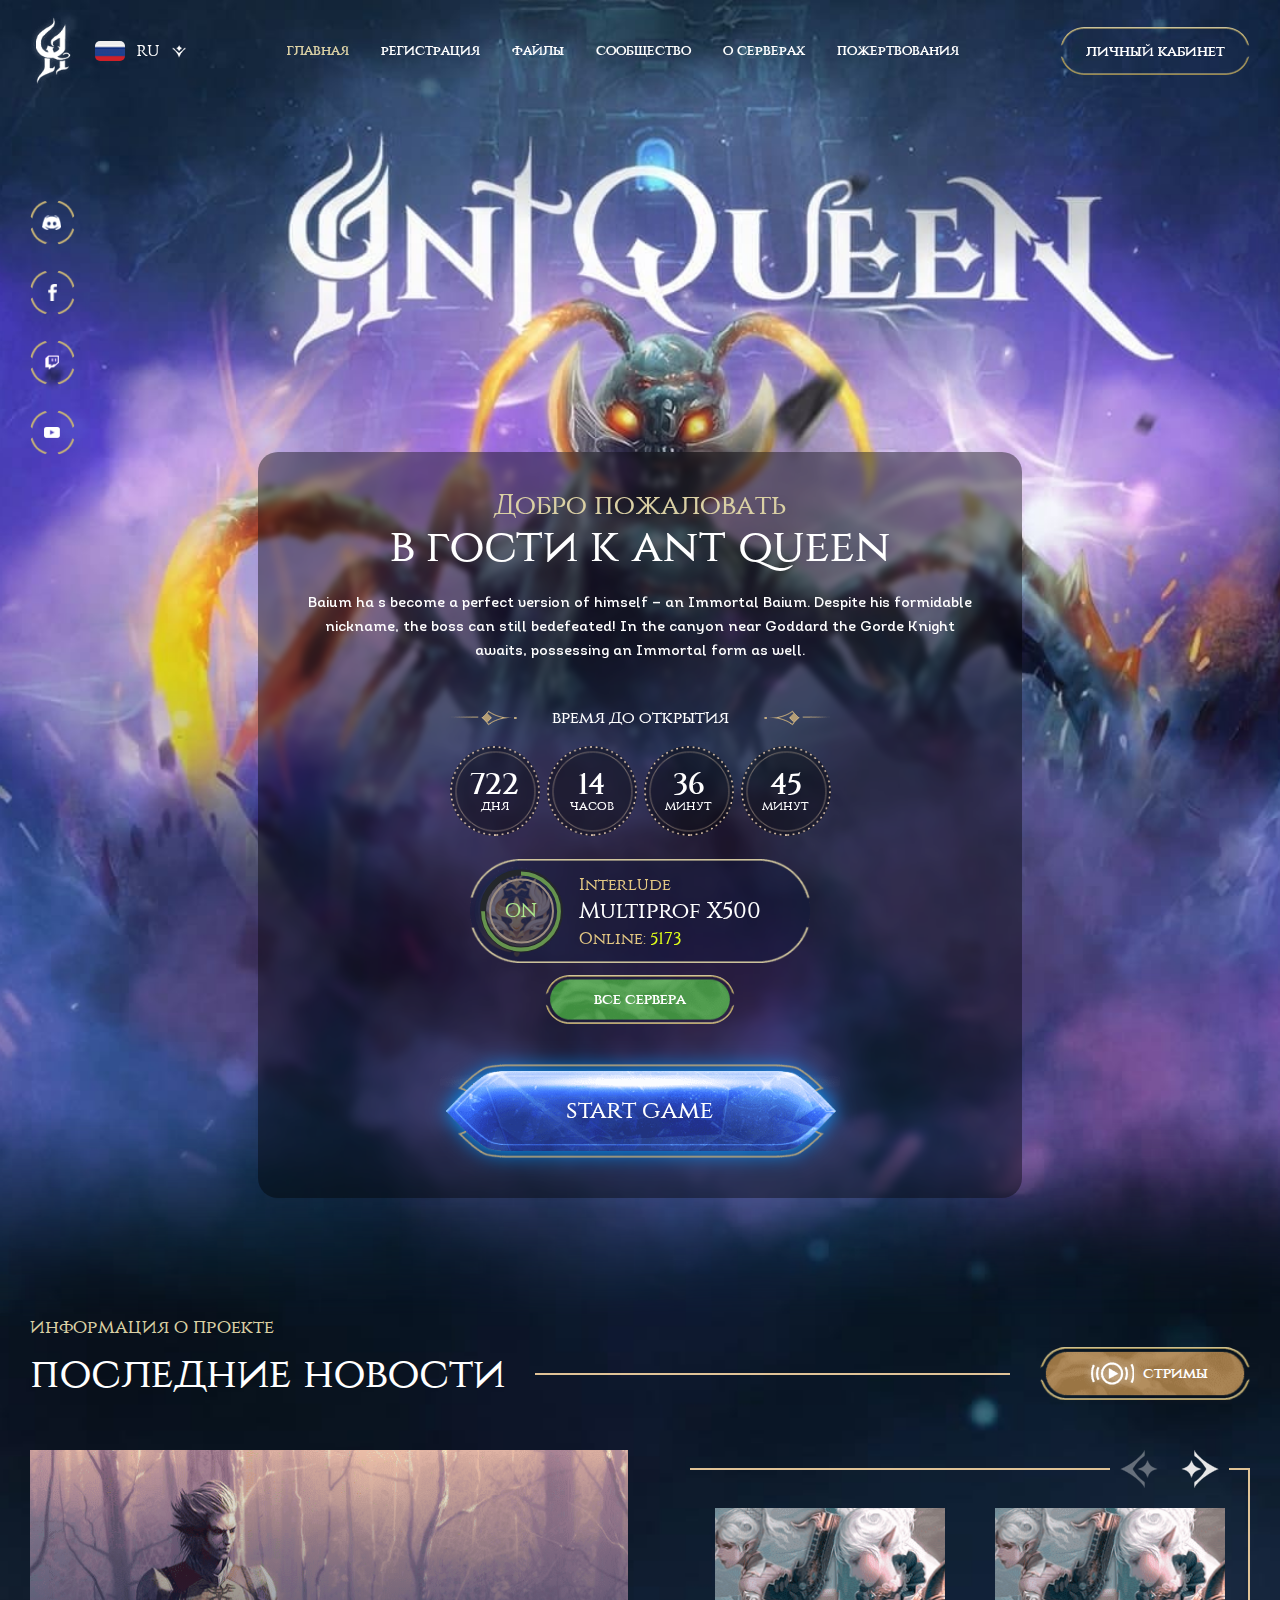
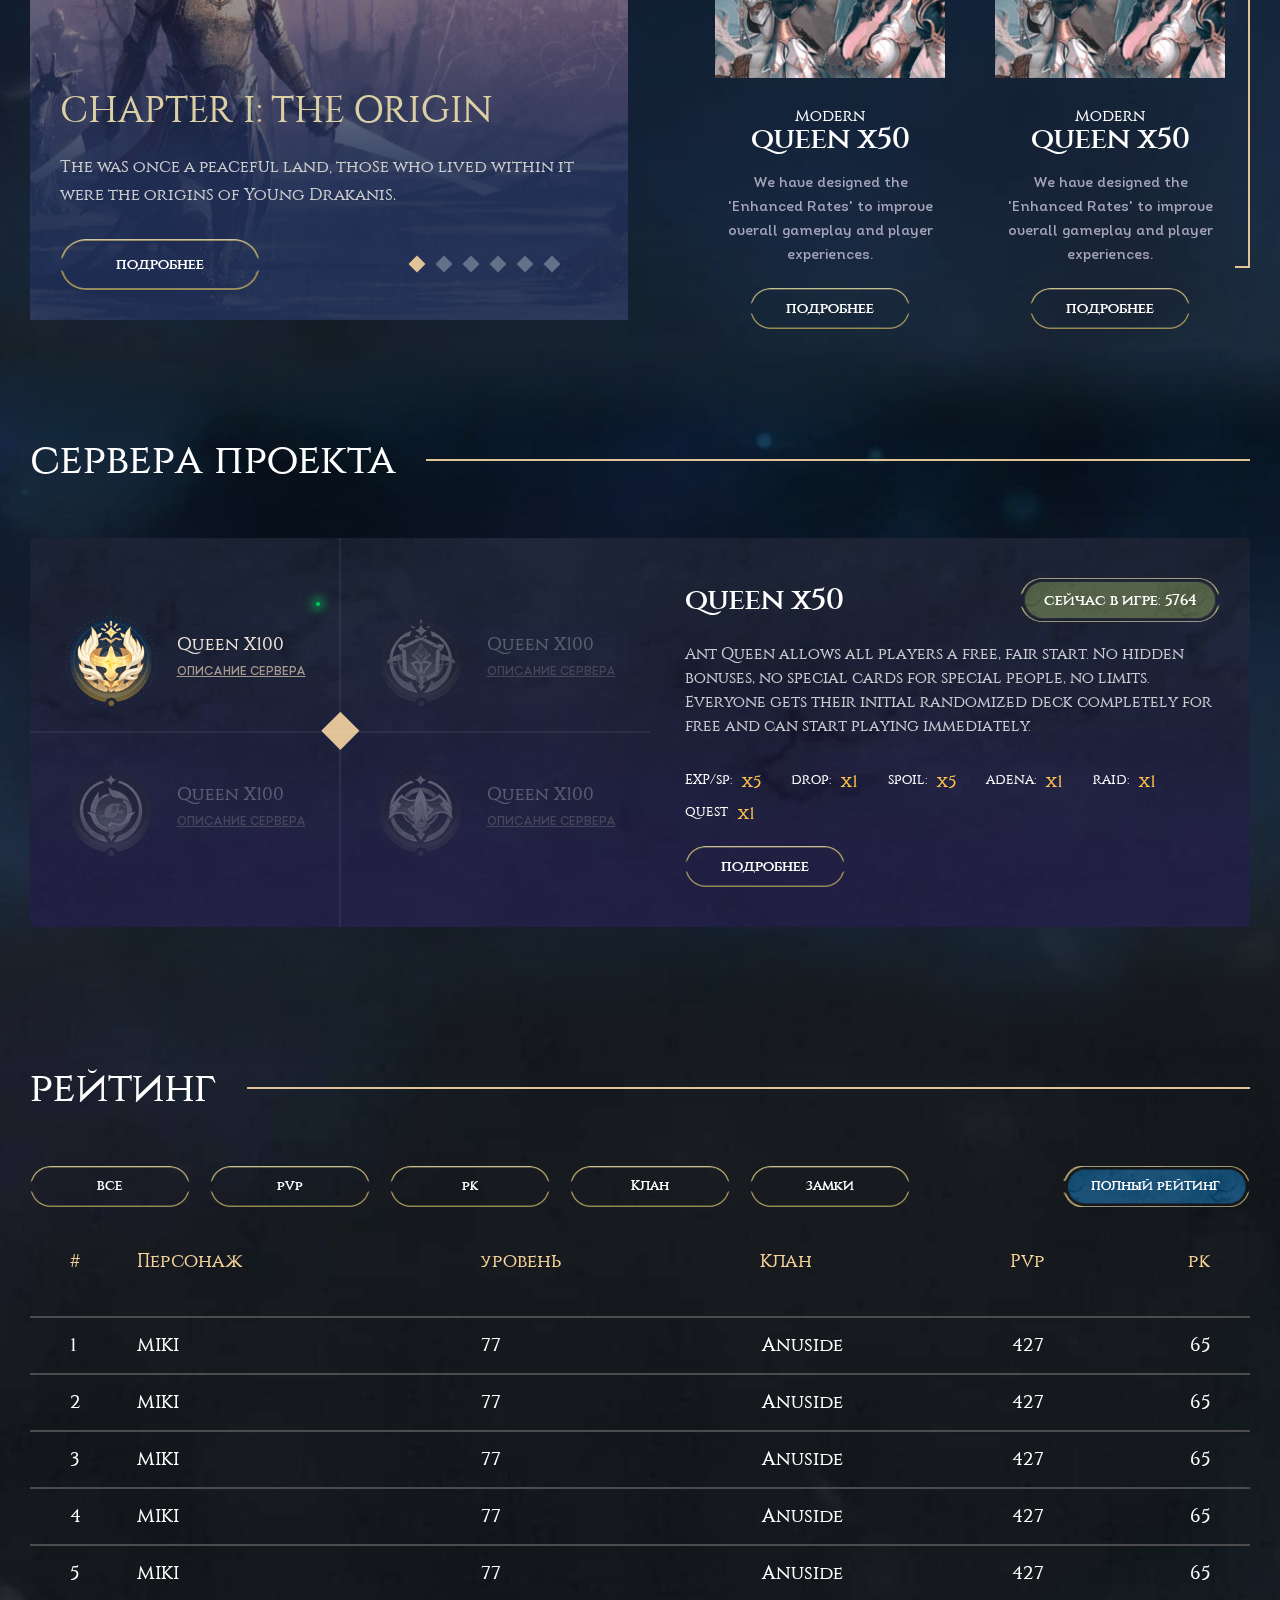
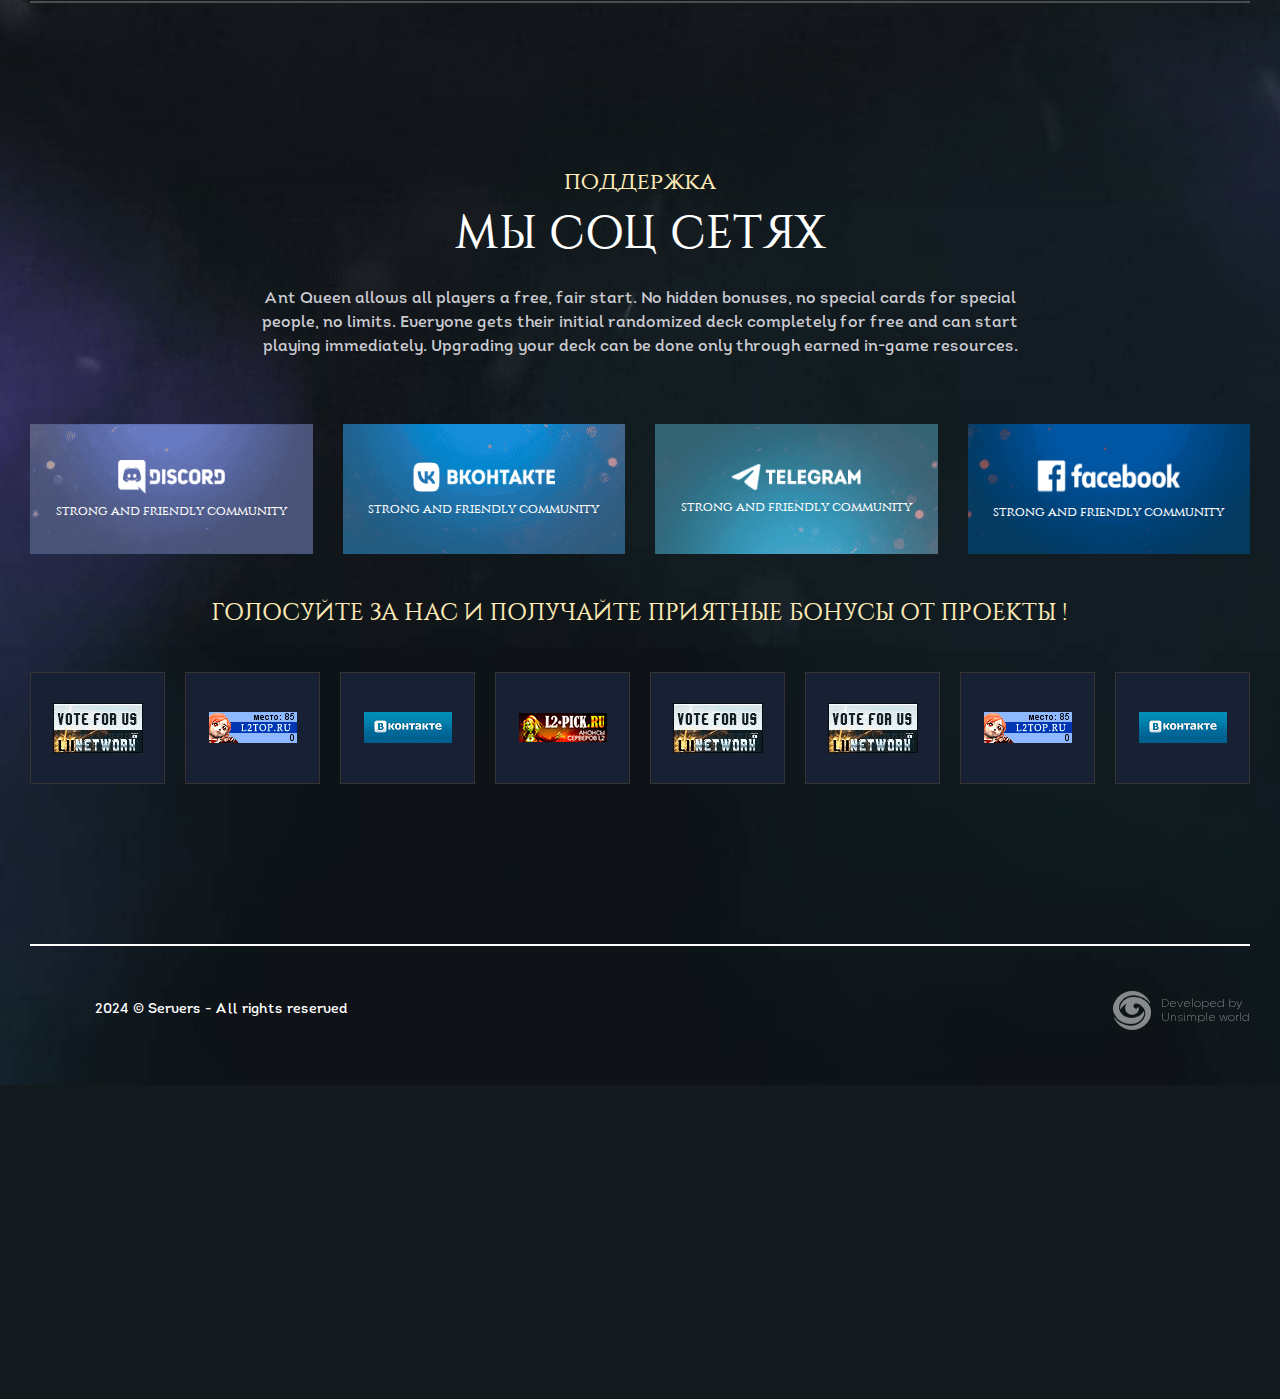
==== commit 4243c713: "Add files via upload" ====
--- a/index.html
+++ b/index.html
@@ -74,6 +74,56 @@
                   data-timer-time-zone="Europe/Moscow"
                 ></div>
               </div>
+              <a href="#" class="btn-transp">
+                <div class="btn-transp__back">
+                  <img src="img/countdown-btn.png" alt="btn" />
+                </div>
+                <div class="btn-transp__text">interlude X100</div>
+              </a>
+            </div>
+            <div class="main-online">
+              <div class="main-online__logo">
+                <img src="img/online.png" alt="online" />
+              </div>
+              <!-- box -->
+              <div class="main-online-box">
+                <img
+                  src="img/online-box-back.png"
+                  alt="back"
+                  class="main-back-ob"
+                />
+                <div class="main-online-box__wrap">
+                  <div class="main-online-box__left">
+                    <div class="point">
+                      <div class="point__mode">ON</div>
+                      <svg
+                        class="round"
+                        viewbox="0 0 100 100"
+                        data-percent="75"
+                      >
+                        <circle cx="50" cy="50" r="40" />
+                      </svg>
+                    </div>
+                  </div>
+                  <div class="main-online-box__right">
+                    <div class="main-online-box-right__server--name">
+                      Interlude
+                    </div>
+                    <div class="main-online-box-right__server--boost">
+                      Multiprof X500
+                    </div>
+                    <div class="main-online-box-right__server--online">
+                      Online: <span>5173</span>
+                    </div>
+                  </div>
+                </div>
+              </div>
+              <a href="#" class="btn-transp">
+                <div class="btn-transp__back">
+                  <img src="img/online-btn.png" alt="btn" />
+                </div>
+                <div class="btn-transp__text">все сервера</div>
+              </a>
             </div>
             <div class="header__wrapper">
               <div class="header-aside header-left">
@@ -187,6 +237,51 @@
                   </div>
                 </div>
               </div>
+              <div class="main-online">
+                <div class="main-online__logo">
+                  <img src="img/online.png" alt="online" />
+                </div>
+                <!-- box -->
+                <div class="main-online-box">
+                  <img
+                    src="img/online-box-back.png"
+                    alt="back"
+                    class="main-back-ob"
+                  />
+                  <div class="main-online-box__wrap">
+                    <div class="main-online-box__left">
+                      <div class="point">
+                        <div class="point__mode">ON</div>
+                        <svg
+                          class="round"
+                          viewBox="0 0 100 100"
+                          data-percent="75"
+                          style="stroke-dasharray: 188.496, 999"
+                        >
+                          <circle cx="50" cy="50" r="40"></circle>
+                        </svg>
+                      </div>
+                    </div>
+                    <div class="main-online-box__right">
+                      <div class="main-online-box-right__server--name">
+                        Interlude
+                      </div>
+                      <div class="main-online-box-right__server--boost">
+                        Multiprof X500
+                      </div>
+                      <div class="main-online-box-right__server--online">
+                        Online: <span>5173</span>
+                      </div>
+                    </div>
+                  </div>
+                </div>
+                <a href="#" class="btn-transp">
+                  <div class="btn-transp__back">
+                    <img src="img/online-btn.png" alt="btn" />
+                  </div>
+                  <div class="btn-transp__text">все сервера</div>
+                </a>
+              </div>
               <a href="#" class="preview__btn">
                 <div class="preview-btn__back">
                   <img src="img/preview-btn-back.png" alt="back" />
@@ -538,6 +633,7 @@
                 <!-- item -->
                 <div class="sever-cotnent-left__list">
                   <div class="server-content-left__item d-flex active">
+                    <div class="server-content-left-item__online"></div>
                     <div class="server-content-left-item__img">
                       <img src="img/server-item-01.png" alt="img" />
                     </div>
@@ -1183,7 +1279,58 @@
                     <p class="siic__text">strong and friendly community</p>
                   </div>
                 </a>
-              </div>
+                <a href="#" class="support-items__item">
+                  <div class="support-items-item__back">
+                    <img src="img/support-item-back-02.png" alt="back" />
+                  </div>
+                  <div class="support-items-item__content siic">
+                    <div class="siic__logo">
+                      <img src="img/support-item-03.png" alt="siic-logo" />
+                    </div>
+                    <p class="siic__text">strong and friendly community</p>
+                  </div>
+                </a>
+                <a href="#" class="support-items__item">
+                  <div class="support-items-item__back">
+                    <img src="img/support-item-back-03.png" alt="back" />
+                  </div>
+                  <div class="support-items-item__content siic">
+                    <div class="siic__logo">
+                      <img src="img/support-item-04.png" alt="siic-logo" />
+                    </div>
+                    <p class="siic__text">strong and friendly community</p>
+                  </div>
+                </a>
+              </div>
+            </div>
+            <div class="pre-title">
+              ГОЛОСУЙТЕ ЗА НАС И ПОЛУЧАЙТЕ ПРИЯТНЫЕ БОНУСЫ ОТ ПРОЕКТЫ !
+            </div>
+            <div class="bonus__wrapper d-flex">
+              <a href="#" class="bonus-item">
+                <img src="img/bonus-1.png" alt="bonus" />
+              </a>
+              <a href="#" class="bonus-item">
+                <img src="img/bonus-2.png" alt="bonus" />
+              </a>
+              <a href="#" class="bonus-item">
+                <img src="img/bonus-3.png" alt="bonus" />
+              </a>
+              <a href="#" class="bonus-item">
+                <img src="img/bonus-4.png" alt="bonus" />
+              </a>
+              <a href="#" class="bonus-item">
+                <img src="img/bonus-5.png" alt="bonus" />
+              </a>
+              <a href="#" class="bonus-item">
+                <img src="img/bonus-1.png" alt="bonus" />
+              </a>
+              <a href="#" class="bonus-item">
+                <img src="img/bonus-2.png" alt="bonus" />
+              </a>
+              <a href="#" class="bonus-item">
+                <img src="img/bonus-3.png" alt="bonus" />
+              </a>
             </div>
           </div>
         </section>
--- a/css/style.css
+++ b/css/style.css
@@ -1,1925 +1 @@
-/* Fonts */
-@font-face {
-  font-family: "Constantine";
-  src: url("../fonts/Constantine.eot");
-  src: url("../fonts/Constantine.eot?#iefix") format("embedded-opentype"),
-    url("../fonts/Constantine.woff2") format("woff2"),
-    url("../fonts/Constantine.woff") format("woff"),
-    url("../fonts/Constantine.ttf") format("truetype"),
-    url("../fonts/Constantine.svg#Constantine") format("svg");
-  font-weight: normal;
-  font-style: normal;
-  font-display: swap;
-}
-@font-face {
-  font-family: "Constantine";
-  src: url("../fonts/Constantine-Bold.eot");
-  src: url("../fonts/Constantine-Bold.eot?#iefix") format("embedded-opentype"),
-    url("../fonts/Constantine-Bold.woff2") format("woff2"),
-    url("../fonts/Constantine-Bold.woff") format("woff"),
-    url("../fonts/Constantine-Bold.ttf") format("truetype"),
-    url("../fonts/Constantine-Bold.svg#Constantine-Bold") format("svg");
-  font-weight: bold;
-  font-style: normal;
-  font-display: swap;
-}
-@font-face {
-  font-family: "Gilroy";
-  src: url("../fonts/Gilroy-Light.eot");
-  src: url("../fonts/Gilroy-Light.eot?#iefix") format("embedded-opentype"),
-    url("../fonts/Gilroy-Light.woff2") format("woff2"),
-    url("../fonts/Gilroy-Light.woff") format("woff"),
-    url("../fonts/Gilroy-Light.ttf") format("truetype"),
-    url("../fonts/Gilroy-Light.svg#Gilroy-Light") format("svg");
-  font-weight: 300;
-  font-style: normal;
-  font-display: swap;
-}
-@font-face {
-  font-family: "Intro";
-  src: url("../fonts/IntroRegularAlt.eot");
-  src: url("../fonts/IntroRegularAlt.eot?#iefix") format("embedded-opentype"),
-    url("../fonts/IntroRegularAlt.woff2") format("woff2"),
-    url("../fonts/IntroRegularAlt.woff") format("woff"),
-    url("../fonts/IntroRegularAlt.ttf") format("truetype"),
-    url("../fonts/IntroRegularAlt.svg#IntroRegularAlt") format("svg");
-  font-weight: normal;
-  font-style: normal;
-  font-display: swap;
-}
-
-/* BASIC SETTINGS */
-
-html {
-  -webkit-box-sizing: border-box;
-  -moz-box-sizing: border-box;
-  box-sizing: border-box;
-}
-input::placeholder {
-  transition: 250ms ease all;
-}
-input:focus::placeholder {
-  opacity: 0;
-}
-html,
-body {
-  font-size: 100%;
-  -ms-text-size-adjust: 100%;
-  -moz-text-size-adjust: 100%;
-  -webkit-text-size-adjust: 100%;
-  font-size: 14px;
-  line-height: 1;
-  font-family: "Constantine", sans-serif;
-  font-weight: 400;
-  background: #131a1d;
-  color: #fff;
-  overflow-x: hidden;
-}
-body {
-  height: fit-content;
-  width: 100%;
-  overflow-y: hidden;
-}
-*,
-*:before,
-*:after {
-  -webkit-box-sizing: inherit;
-  -moz-box-sizing: inherit;
-  box-sizing: inherit;
-  padding: 0;
-  margin: 0;
-  border: 0;
-}
-
-:focus,
-a:focus,
-a:active :active {
-  outline: none;
-}
-
-nav,
-footer,
-header,
-aside {
-  display: block;
-}
-
-input,
-button,
-textarea {
-  font-family: inherit;
-}
-
-input::-ms-clear {
-  display: none;
-}
-
-button {
-  cursor: pointer;
-}
-
-button::-moz-focus-inner {
-  padding: 0;
-  border: 0;
-}
-
-img {
-  display: block;
-  vertical-align: top;
-}
-
-a,
-a:visited {
-  text-decoration: none;
-}
-
-a:hover {
-  text-decoration: none;
-}
-
-ul li {
-  list-style: none;
-}
-
-h1,
-h2,
-h3,
-h4,
-h5,
-h6 {
-  font-size: inherit;
-  font-weight: 400;
-}
-
-.d-flex {
-  display: -webkit-box;
-  display: -webkit-flex;
-  display: -ms-flexbox;
-  display: flex;
-}
-.container {
-  max-width: 1460px;
-  padding: 0 30px;
-  width: 100%;
-  margin: 0 auto;
-}
-header .container {
-  max-width: 1860px;
-}
-
-.header-lang-top__angle {
-  transition: 300ms ease all;
-}
-.header-lang.active .header-lang-top__angle {
-  transform: rotate(180deg);
-}
-.header-lang__dropdown {
-  border-radius: 5px;
-  backdrop-filter: blur(3px);
-  padding-right: 40px;
-  background: #07131e8c;
-  padding: 15px;
-  display: flex;
-  gap: 15px;
-  left: -15px;
-  flex-direction: column;
-}
-.main-top {
-  background: url(../img/main-top-back.jpg) no-repeat top center;
-  background-size: cover;
-}
-.header-lang.active .header-lang__dropdown {
-  opacity: 1;
-  visibility: visible;
-  transform: translateY(18px);
-  left: -15px;
-}
-.header__wrapper {
-  display: flex;
-  justify-content: space-between;
-}
-.header-logo img {
-  max-width: 50px;
-  width: 100%;
-}
-.header-lang-dropdown__item {
-  cursor: pointer;
-  gap: 12px;
-  display: flex;
-  color: #fff;
-  align-items: center;
-}
-.main {
-  width: 100%;
-  position: relative;
-  margin: 0 auto;
-  max-width: 2600px;
-}
-.preview .main-countdown {
-  display: none;
-}
-.last,
-.rating {
-  margin: -200px 0px;
-  padding: 200px 0px;
-  position: relative;
-}
-.last::after,
-.rating::after {
-  content: "";
-  width: 100%;
-  height: 100%;
-  left: 0;
-  top: 0;
-  bottom: 0;
-  right: 0;
-  position: absolute;
-  background: url(../img/last-back.jpg) no-repeat top center;
-  -webkit-mask-box-image: linear-gradient(
-    to top,
-    transparent 0%,
-    white 200px,
-    white calc(100% - 200px),
-    transparent 100%
-  );
-  background-size: cover;
-}
-.rating::after {
-  background: url(../img/rating-back.jpg) no-repeat center center;
-  background-size: cover;
-}
-.main-bottom {
-  background: url(../img/main-bottom-back.jpg) no-repeat center center;
-  background-size: cover;
-}
-.container {
-  position: relative;
-  z-index: 1;
-}
-.server {
-  margin: -90px 0px;
-  padding: 90px 0px;
-  position: relative;
-}
-
-.server::after {
-  content: "";
-  width: 100%;
-  height: 100%;
-  left: 0;
-  top: 0;
-  bottom: 0;
-  right: 0;
-  position: absolute;
-  background: url(../img/last-back.jpg) no-repeat top center;
-  -webkit-mask-box-image: linear-gradient(
-    to top,
-    transparent 0%,
-    white 90px,
-    white calc(100% - 90px),
-    transparent 100%
-  );
-  background-size: cover;
-}
-.server__wrapper {
-  padding-bottom: 90px;
-}
-.container {
-  position: relative;
-  z-index: 1;
-}
-
-.header-logo {
-  transition: 250ms ease all;
-}
-.header-logo:hover {
-  transform: scale(1.1);
-}
-.btn-transp__back img {
-  width: 190px;
-}
-.rtcit__item {
-  font-size: 20px;
-}
-.rating-tabs-content-item__top {
-  display: flex;
-  align-items: center;
-  padding: 55px 0;
-}
-.header-aside {
-  display: flex;
-  align-items: center;
-  gap: 28px;
-}
-.rtcit__item:first-child {
-  width: 115px;
-  padding-left: 40px;
-}
-.rtcit__item:nth-child(2) {
-  width: 385px;
-}
-.rtcit__item:nth-child(3) {
-  width: 315px;
-}
-.rating-tabs-content-item__bottom--item {
-  display: flex;
-}
-.rating-tabs-content-item__top .rtcit__item {
-  color: #f4d398;
-}
-.title-line {
-  margin-bottom: 57px;
-  text-wrap: nowrap;
-}
-.server-content-left {
-  display: flex;
-  flex-wrap: wrap;
-  width: 680px;
-  flex: 0 0 auto;
-}
-.server-content-left-item-text__title {
-  color: #eee4d9;
-  margin-bottom: 10px;
-  font-size: 18px;
-}
-.header .container {
-  position: relative;
-}
-.gw-timer {
-  display: flex;
-  align-items: center;
-  gap: 7px;
-}
-.gw-timer__amount {
-  font-weight: 700;
-  font-size: 35px;
-}
-.main-social {
-  position: absolute;
-  top: 350px;
-  left: 50px;
-  display: flex;
-  flex-direction: column;
-  gap: 30px;
-  border-radius: 100px;
-}
-.main-social-item__icon {
-  position: absolute;
-  transition: 300ms ease all;
-}
-.main-social-item:hover {
-  background: #c7b37729;
-  filter: brightness(1.3);
-}
-.main-social-item:hover .main-social-item__icon {
-  transform: scale(1.2);
-}
-.main-social-item {
-  border-radius: 100px;
-  display: flex;
-  justify-content: center;
-  align-items: center;
-  transition: 300ms ease all;
-}
-.gw-timer__item {
-  background: url(../img/count-item-back.png) no-repeat center center;
-  background-size: contain;
-  width: 98px;
-  height: 98px;
-  display: flex;
-  justify-content: center;
-  align-items: center;
-  flex-direction: column;
-}
-.server-content-left__item {
-  width: 50%;
-  height: 150px;
-  justify-content: center;
-  cursor: pointer;
-  align-items: center;
-  gap: 20px;
-}
-.main-countdown__text {
-  align-items: center;
-  gap: 40px;
-  margin-bottom: 20px;
-  font-size: 18px;
-  justify-content: center;
-}
-.main-countdown {
-  position: absolute;
-  top: 140px;
-  display: flex;
-  flex-direction: column;
-  align-items: center;
-  justify-content: center;
-}
-.scrili__text {
-  font-size: 14px;
-  color: #fff;
-}
-.scrili__info {
-  font-size: 17px;
-  color: #ffc24c;
-}
-.scrit__title {
-  font-weight: 700;
-  font-size: 33px;
-}
-.server-content-right-item-list__item {
-  display: flex;
-  gap: 10px;
-}
-.server .btn-transp {
-  width: fit-content;
-}
-.server-content-left {
-  position: relative;
-}
-.last-content-left__slider {
-  height: 480px;
-  position: relative;
-}
-.last-content-left__slider .owl-stage {
-  display: flex;
-}
-.last-content-left__slider .owl-dots {
-  position: absolute;
-  right: 70px;
-  display: flex;
-  gap: 15px;
-  bottom: 60px;
-}
-.last-content-slider-item__img {
-  width: 100%;
-  height: 170px;
-  position: relative;
-}
-.last-content-slider-item__img img {
-  position: absolute;
-  left: 0;
-  width: 100%;
-  height: 100%;
-  top: 0;
-  object-fit: cover;
-}
-.scrit__title--last {
-  text-align: center;
-}
-.last-content-slider__sub {
-  font-size: 16px;
-  text-align: center;
-  margin-top: 30px;
-}
-
-.last-content-left__slider .owl-dots button {
-  width: 12px;
-  transform: rotate(45deg);
-  height: 12px;
-  background: #657089;
-}
-.last-content-slider .owl-nav button {
-  transition: 300ms ease all;
-}
-.last-content-slider .owl-nav button.disabled {
-  opacity: 0.4;
-}
-.last .last__title .btn-transp__back img {
-  width: 220px;
-}
-
-.last-btn-box {
-  margin-left: 30px;
-  cursor: pointer;
-}
-.last .last__title .btn-transp__text {
-  display: flex;
-  align-items: center;
-}
-.last-content-slider {
-  position: relative;
-}
-.last .last__title {
-  display: flex;
-}
-.last .title-line {
-  width: 100%;
-  margin-bottom: 0;
-}
-.subtitle__last {
-  color: #dad0a4;
-  font-size: 20px;
-  margin-bottom: 13px;
-}
-.last__title {
-  margin-bottom: 57px;
-}
-.last-content-slider::after {
-  content: "";
-  height: 400px;
-  width: 2px;
-  position: absolute;
-  top: 18px;
-  right: 0;
-  background: #e0c397;
-  display: block;
-}
-.last-content-slider::before {
-  content: "";
-  height: 2px;
-  width: 15px;
-  position: absolute;
-  top: 416px;
-  right: 0;
-  background: #e0c397;
-  display: block;
-}
-.last-content-slider__item {
-  width: 255px;
-  display: flex;
-  margin: 0 auto;
-  flex-direction: column;
-  align-items: center;
-  padding-bottom: 20px;
-  justify-content: center;
-}
-.header-right {
-  display: flex;
-  justify-content: flex-end;
-}
-.last-content {
-  overflow: hidden;
-}
-.last-content-left__slider .owl-dots button.active {
-  background: #e0c397;
-}
-.last-content-left-slider__back img {
-  position: absolute;
-  left: 0;
-  top: 0;
-  width: 100%;
-  height: 100%;
-  object-fit: cover;
-}
-.last-content-left-slider__item {
-  position: relative;
-  overflow: hidden;
-  height: 470px;
-}
-.owl-stage-outer {
-  overflow: hidden;
-}
-.last-content-left-slider__item::after {
-  content: "";
-  width: 100%;
-  height: 100%;
-  background: linear-gradient(to top, #202f56eb 30%, transparent);
-  position: absolute;
-  top: 0;
-  left: 0;
-}
-
-.main-social-item__back {
-  transition: transform 0.5s ease; /* Плавное изменение состояния */
-}
-
-@keyframes rotate {
-  from {
-    transform: rotate(0deg) scale(1.1);
-  }
-  to {
-    transform: rotate(360deg) scale(1.1);
-  }
-}
-.header-mobile::after {
-  content: "";
-  backdrop-filter: blur(9px);
-  background: rgb(0 0 0 / 70%);
-  position: absolute;
-  width: calc(100% + 60px);
-  height: 400%;
-  left: -30px;
-  bottom: -27px;
-}
-.header-lang__dropdown {
-  border: 1px solid transparent;
-}
-.header.active .header-lang__dropdown {
-  background: #0b1419;
-  border: 1px solid #9a894f;
-}
-.main-social-item:hover .main-social-item__back {
-  animation: rotate 2s linear infinite; /* Вращение с периодом 2 секунды */
-}
-.last-content-left__slider .owl-dots button {
-  transition: 0.25s;
-}
-.last-content-left__slider .owl-dots button:hover {
-  transform: rotate(140deg) scale(1.2);
-}
-.last-content-slider-item__img img {
-  transition: 0.25s;
-}
-.last-content-slider__item .last-content-slider-item__img {
-  overflow: hidden;
-}
-.last-content-slider__item:hover .last-content-slider-item__img img {
-  transform: scale(1.1);
-}
-.last-content-left__slider .owl-dots button.active:hover {
-  transform: rotate(45deg) scale(1);
-  cursor: default;
-}
-.last-content-left__slider .btn-transp {
-  width: fit-content;
-  margin-top: 30px;
-}
-.last-content-left__slider .btn-transp__back img {
-  width: 220px;
-}
-.owl-nav {
-  display: none;
-}
-.last-content-left-slider__title {
-  color: #dad0a4;
-  text-transform: uppercase;
-  font-size: 44px;
-  margin-bottom: 35px;
-}
-.last-content-left-slider__text {
-  color: #cccdcf;
-  font-size: 18px;
-  line-height: 30px;
-}
-.last-content-left-slider__wrapper {
-  position: relative;
-  z-index: 1;
-  height: 100%;
-  display: flex;
-  flex-direction: column;
-  justify-content: flex-end;
-  padding: 40px;
-}
-.server-content-left::before {
-  content: "";
-  width: 1px;
-  height: 300%;
-  position: absolute;
-  left: 50%;
-  top: -100%;
-  transform: translateX(-50%);
-  background: rgba(255, 255, 255, 0.13);
-}
-
-.last-content-left {
-  width: 750px;
-}
-.server-content-right {
-  padding: 40px 30px 40px 0;
-}
-.server-content-left__dot {
-  width: 27px;
-  height: 27px;
-  background: #e0c397;
-  position: absolute;
-  top: 50%;
-  left: 50%;
-  transform: rotate(45deg) translate(-73%, -4%);
-}
-.server-content-left::after {
-  content: "";
-  width: 100%;
-  height: 1px;
-  position: absolute;
-  left: 0;
-  top: 50%;
-  transform: translateY(-50%);
-  background: rgba(255, 255, 255, 0.13);
-}
-.server-content {
-  background: url(../img/server-back.jpg) no-repeat center center;
-  border-radius: 5px;
-  background-size: cover;
-  overflow: hidden;
-}
-.server-content-right-item__top {
-  display: flex;
-  align-items: center;
-  margin-bottom: 20px;
-  justify-content: space-between;
-}
-.server-content-right-item__list {
-  display: flex;
-  gap: 30px;
-  align-items: center;
-  margin-bottom: 24px;
-}
-.server-content-right-item__text {
-  color: #cbcbd2;
-  font-size: 16px;
-  line-height: 24px;
-  margin-bottom: 35px;
-}
-.rating-tabs-content-item__bottom--item:first-child {
-  border-top: 2px solid #4a4c4e;
-}
-.rating-tabs-content-item__bottom--item {
-  padding: 20px 0;
-  border-bottom: 2px solid #4a4c4e;
-}
-.owl-stage {
-  display: flex;
-}
-.rtcit__item:nth-child(4) {
-  width: 280px;
-}
-.rtcit__item:nth-child(5) {
-  width: 200px;
-}
-.owl-stage-outer {
-  overflow: hidden;
-}
-.rtcit__item:nth-child(6) {
-  margin-left: auto;
-  padding-right: 40px;
-}
-.preview__btn {
-  width: fit-content;
-  margin: 0 auto;
-  display: flex;
-  position: relative;
-  justify-content: center;
-  align-items: center;
-}
-.preview__btn:hover .preview-btn__text {
-  letter-spacing: 1.2px;
-  transform: scale(1.1);
-}
-.preview {
-  padding: 450px 0 193px;
-}
-header {
-  padding: 15px 0;
-}
-
-.last-content-slider__text {
-  font-family: "Intro";
-  color: #a7a6bc;
-  line-height: 24px;
-  text-align: center;
-  margin: 18px 0 20px;
-}
-.preview-btn__text {
-  font-size: 25px;
-  color: #444547;
-  position: absolute;
-  transition: 0.5s;
-  z-index: 1;
-}
-.preview__title {
-  font-size: 46px;
-  text-align: center;
-  margin-bottom: 14px;
-}
-.preview__text {
-  max-width: 684px;
-  text-align: center;
-  font-family: "Intro";
-  margin: 22px auto 60px;
-  line-height: 24px;
-}
-.preview__sub {
-  color: #dad0a4;
-  font-size: 30px;
-  margin-bottom: 4px;
-  text-align: center;
-}
-.last-content {
-  display: flex;
-  gap: 25px;
-  justify-content: space-between;
-}
-.last-content-slider {
-  width: 100%;
-  width: 600px;
-}
-.last-content-slider .owl-nav {
-  display: block;
-}
-.last-content-slider .owl-nav .owl-prev {
-  width: 38px;
-  background: url(../img/slider-last-left.png) no-repeat center center;
-  background-size: contain;
-  height: 38px;
-  font-size: 0;
-  flex: 0 0 auto;
-  margin-right: 23px;
-}
-.last-content-slider .owl-nav .owl-next {
-  width: 38px;
-  background: url(../img/slider-last-right.png) no-repeat center center;
-  background-size: contain;
-  height: 38px;
-  font-size: 0;
-  flex: 0 0 auto;
-}
-.last-content-slider .owl-nav {
-  position: relative;
-  margin-bottom: 20px;
-  display: flex;
-  align-items: center;
-}
-.last-content-slider .owl-nav::before {
-  content: "";
-  width: 420px;
-  height: 2px;
-  margin-right: 10px;
-  flex: 0 0 auto;
-  background: #e0c397;
-  display: block;
-}
-.last-content-slider .owl-nav::after {
-  content: "";
-  width: -webkit-fill-available;
-  height: 2px;
-
-  background: #e0c397;
-  display: block;
-  margin-left: 10px;
-}
-.last-content-slider {
-  display: flex;
-  flex-direction: column-reverse;
-}
-.last-content-slider .owl-dots {
-  display: none;
-}
-.rating .btn-transp__text {
-  font-size: 14px;
-}
-.rating-tabs-top__list {
-  display: flex;
-  gap: 30px;
-}
-
-.rating-tabs-top {
-  display: flex;
-  justify-content: space-between;
-}
-.title-line {
-  position: relative;
-  font-size: 54px;
-  line-height: 1;
-  display: flex;
-  align-items: center;
-  gap: 37px;
-}
-.title-line::after {
-  content: "";
-  width: 100%;
-  height: 2px;
-  display: block;
-  background: #e0c397;
-}
-
-.header-lang-top__flag {
-  border-radius: 5px;
-  overflow: hidden;
-  width: 35px;
-  height: 25px;
-  position: relative;
-}
-.header-lang-top__flag img {
-  position: absolute;
-  width: 100%;
-  height: 100%;
-  left: 0;
-  top: 0;
-  object-fit: cover;
-}
-.header-lang {
-  position: relative;
-}
-.server-content-left__item .server-content-left-item__img,
-.server-content-left__item .server-content-left-item-text__title,
-.server-content-left__item .server-content-left-item-text__link {
-  opacity: 0.3;
-  transition: 300ms ease all;
-  filter: grayscale(1);
-}
-.server-content {
-  gap: 35px;
-  display: flex;
-  align-items: center;
-}
-.server-content-left__item.active .server-content-left-item__img,
-.server-content-left__item:hover .server-content-left-item__img,
-.server-content-left__item.active .server-content-left-item-text__title,
-.server-content-left__item:hover .server-content-left-item-text__title,
-.server-content-left__item.active .server-content-left-item-text__link,
-.server-content-left__item:hover .server-content-left-item-text__link {
-  opacity: 1;
-  filter: grayscale(0);
-}
-.header-lang__dropdown {
-  position: absolute;
-  top: 100%;
-  opacity: 0;
-  visibility: hidden;
-  transition: 300ms ease all;
-}
-.header-lang-dropdown__item {
-  transition: 250ms ease all;
-}
-.header-lang__top {
-  transition: 250ms ease all;
-}
-.header-lang__top:hover,
-.header-lang-dropdown__item:hover {
-  color: #dad0a4;
-}
-.server-content-left-item-text__link {
-  font-family: "Intro";
-  color: #a5998e;
-  font-size: 12px;
-  text-decoration: underline;
-  text-transform: uppercase;
-}
-
-.header__back {
-  display: none;
-}
-.header-lang__top {
-  display: flex;
-  cursor: pointer;
-  align-items: center;
-  gap: 12px;
-}
-.header-lang-top__lang {
-  font-size: 16px;
-  line-height: 1;
-}
-.header-center-nav__list {
-  display: flex;
-  align-items: center;
-  gap: 75px;
-}
-.header-center-nav__list li a {
-  color: #fff;
-  font-weight: 700;
-  font-size: 15px;
-  transition: 300ms ease all;
-}
-.last-content-slider .owl-nav button:hover {
-  transform: scale(1.1);
-}
-.last-content-slider .owl-nav button.disabled:hover {
-  transform: scale(1);
-  cursor: default;
-}
-.support-items__item {
-  transition: 250ms ease all;
-}
-.support-items__item:hover {
-  filter: brightness(1.1);
-}
-.siic__text {
-  font-size: 13px;
-  color: #fff;
-}
-.btn-transp:hover .btn-transp__text {
-  letter-spacing: 0.5px;
-  transform: scale(1.01);
-}
-.btn-transp,
-.preview__btn {
-  position: relative;
-  display: flex;
-  transition: 0.5s;
-  justify-content: center;
-  align-items: center;
-}
-.last-content-left-slider__back img {
-  transition: 0.5s;
-}
-.last-content-left-slider__item:hover .last-content-left-slider__back img {
-  transform: scale(1.1);
-}
-.btn-transp:hover {
-  filter: brightness(1.25);
-  transform: scale(1.04);
-}
-.preview__btn:hover {
-  filter: brightness(1.05);
-  transform: scale(1.02);
-}
-.footer-developed {
-  display: flex;
-  align-items: center;
-  gap: 10px;
-}
-.support-items__item:hover .support-items-item__content {
-  transform: scale(1.1);
-}
-.btn-transp__text {
-  position: absolute;
-  font-weight: 700;
-  transition: 300ms ease all;
-  font-size: 15px;
-  color: #fff;
-}
-.header-center-nav__list li a:hover,
-.header-center-nav__list li a.active {
-  color: #dad0a4;
-}
-.header-center {
-  display: flex;
-  align-items: center;
-}
-.footer-developed-text__item {
-  font-family: "Gilroy";
-  font-weight: 300;
-  color: #dad9d8;
-  line-height: 1.2;
-  font-size: 12px;
-}
-.footer__wrapper {
-  padding: 55px 0 65px 75px;
-  border-top: 2px solid rgb(133 144 156 / 20%);
-}
-.support-items {
-  display: flex;
-  justify-content: space-between;
-  gap: 50px;
-}
-.rating-tabs-content__item,
-.server-content-right__item {
-  display: none;
-}
-.rating-tabs-content__item.active,
-.server-content-right__item.active {
-  display: block;
-}
-.sever-cotnent-left__list {
-  display: flex;
-  flex-wrap: wrap;
-  width: 100%;
-  flex: 0 0 auto;
-}
-.btn-transp__back::after {
-  background: url(../img/btn-back.gif) no-repeat center center;
-  background-size: cover;
-  top: 0;
-  left: 0;
-  content: "";
-  position: absolute;
-  width: 0%;
-  height: 100%;
-  left: 50%;
-  mix-blend-mode: screen;
-  opacity: 0;
-  transition: 0.3s;
-  filter: brightness(1000%);
-}
-.btn-transp--stream:nth-child(2) {
-  position: absolute;
-  visibility: hidden;
-  transform: scale(1.2);
-  opacity: 0;
-}
-.last-content-slider__item {
-  position: relative;
-}
-.last-content-stream-btn,
-.last-content-slider-steam-play {
-  cursor: pointer;
-}
-.last-content-slider-stream .last-content-slider__item {
-  padding-bottom: 0;
-}
-.last-content-stream-btn img,
-.last-content-slider-steam-play img {
-  width: 83px;
-  position: absolute;
-  top: 50%;
-  opacity: 0.7;
-  transition: 0.3s;
-  left: 50%;
-  transform: translate(-50%, -50%);
-}
-.last-content-slider-steam-play img {
-  width: 60px;
-}
-.last-content-stream-btn:hover img,
-.last-content-slider-steam-play:hover img {
-  opacity: 1;
-  transform: translate(-50%, -50%) scale(1.1);
-}
-.last-btn-box.active .btn-transp--stream:nth-child(1) {
-  visibility: hidden;
-  transform: scale(1.2);
-}
-.last-btn-box.active .btn-transp--stream:nth-child(2) {
-  opacity: 1;
-  visibility: visible;
-  transform: scale(1);
-}
-.last-content:last-child {
-  display: none;
-}
-.last-btn-box {
-  position: relative;
-  display: flex;
-  justify-content: center;
-  align-items: center;
-}
-.btn-transp.btn-transp--stream {
-  border-radius: 0;
-  overflow: visible;
-}
-.btn-transp.btn-transp--stream .btn-transp__back::after {
-  display: none;
-}
-.btn-transp {
-  border-radius: 100px;
-
-  overflow: hidden;
-}
-.btn-transp:hover .btn-transp__back::after {
-  opacity: 0.1;
-  width: 100%;
-  left: 0;
-}
-.support {
-  padding: 195px 0;
-}
-.support-items__item {
-  width: calc(50% - 25px);
-  height: 300px;
-  overflow: hidden;
-}
-.support-items__item:hover .support-items-item__back img {
-  transform: scale(1.1);
-}
-.support-items-item__content {
-  position: relative;
-  width: 100%;
-  transition: 300ms ease all;
-  height: 100%;
-  display: flex;
-  justify-content: center;
-  align-items: center;
-  flex-direction: column;
-  gap: 11px;
-}
-.header-burger {
-  display: none;
-}
-.support-items__item {
-  position: relative;
-}
-.footer-developed {
-  transition: 250ms ease all;
-  opacity: 0.5;
-}
-.footer-developed:hover {
-  opacity: 1;
-}
-.support-items__item .support-items-item__back img {
-  transition: 250ms ease all;
-  width: 100%;
-  height: 100%;
-  position: absolute;
-  left: 0;
-  top: 0;
-  object-fit: cover;
-}
-.footer__wrapper {
-  justify-content: space-between;
-  align-items: center;
-}
-.footer__copyrights {
-  font-family: "Intro";
-}
-.pre-title {
-  text-align: center;
-  color: #ffebb6;
-  font-size: 26px;
-  line-height: 38px;
-}
-.title {
-  text-align: center;
-  font-size: 54px;
-  text-transform: uppercase;
-  line-height: 1.4;
-  margin-bottom: 20px;
-}
-.text {
-  font-family: "Intro";
-  font-size: 16px;
-  color: #cbcbd2;
-  line-height: 24px;
-  max-width: 800px;
-  text-align: center;
-  margin: 0 auto;
-}
-.support-items {
-  margin-top: 80px;
-}
-/* BASIC SETTINGS END*/
-@media screen and (max-width: 1920px) {
-  .main-social {
-    left: 30px;
-  }
-}
-@media screen and (max-width: 1800px) {
-}
-@media screen and (max-width: 1600px) {
-  .header-center-nav__list {
-    gap: 65px;
-  }
-  .header-aside {
-    gap: 20px;
-  }
-  .gw-timer__item {
-    backdrop-filter: blur(15px);
-
-    border-radius: 100px;
-  }
-  .main-countdown__text {
-    font-size: 17px;
-    gap: 35px;
-  }
-  .gw-timer__item {
-    width: 90px;
-    height: 90px;
-  }
-  .gw-timer__amount {
-    font-size: 30px;
-  }
-  .gw-timer__desc {
-    font-size: 13px;
-  }
-  .main-social {
-    gap: 25px;
-  }
-  .main-social-item__back img {
-    width: 45px;
-    height: 45px;
-  }
-  .main-social-item__icon img {
-    width: 90%;
-  }
-  .preview-btn__back img {
-    max-width: 400px;
-  }
-  .preview__text {
-    margin-bottom: 45px;
-  }
-  .last-content-left {
-    width: 692px;
-  }
-  .last-content-left-slider__title {
-    font-size: 41px;
-  }
-  .last-content-left {
-    width: 53%;
-  }
-  .support {
-    padding: 142px 0;
-  }
-  .server {
-    padding-bottom: 140px;
-  }
-}
-@media screen and (max-width: 1400px) {
-  .header-center-nav__list {
-    gap: 50px;
-  }
-  .header-logo {
-    flex: 0 0 auto;
-  }
-  .header-logo img {
-    max-width: 45px;
-  }
-  .header-lang-top__flag {
-    width: 30px;
-    height: 20px;
-  }
-  .main-countdown {
-    display: none;
-  }
-  .preview .main-countdown {
-    display: flex;
-    position: static;
-  }
-  .preview__btn {
-    margin-top: 40px;
-  }
-  .main-social {
-    top: 200px;
-  }
-
-  .btn-transp__back img {
-    width: 180px;
-  }
-  .header-center-nav__list li a {
-    font-size: 14px;
-  }
-  .header-center-nav__list {
-    gap: 32px;
-  }
-  .preview {
-    padding: 400px 0 160px;
-  }
-  header .btn-transp__back img {
-    width: 190px;
-  }
-  .preview__sub {
-    font-size: 28px;
-  }
-  .last-content-left {
-    width: 49%;
-  }
-  .preview__wrapper {
-    backdrop-filter: blur(3px);
-    background: rgb(0 0 0 / 40%);
-    padding: 40px;
-    width: fit-content;
-    margin: 0 auto;
-    border-radius: 20px;
-  }
-  .subtitle__last {
-    font-size: 19px;
-    margin-bottom: 10px;
-  }
-  .title-line {
-    font-size: 48px;
-    gap: 30px;
-  }
-  .last .last__title .btn-transp__back img {
-    width: 210px;
-  }
-  .last__title {
-    margin-bottom: 50px;
-  }
-
-  .last-content-left-slider__wrapper {
-    padding: 30px;
-  }
-  .last-content-left-slider__title {
-    font-size: 37px;
-    margin-bottom: 24px;
-  }
-  .last-content-left__slider .btn-transp__back img {
-    width: 200px;
-  }
-  .title-line {
-    font-size: 42px;
-  }
-  .last-content-slider__item {
-    width: 230px;
-  }
-  .scrit__title {
-    font-size: 30px;
-  }
-  .last-content-slider {
-    width: 560px;
-  }
-  .last-content-left-slider__text {
-    font-size: 17px;
-    line-height: 28px;
-  }
-  .footer__wrapper {
-    padding: 45px 0 55px 65px;
-  }
-  .support {
-    padding: 160px 0;
-  }
-  .pre-title {
-    font-size: 24px;
-  }
-  .title {
-    font-size: 47px;
-  }
-  .support-items {
-    margin-top: 65px;
-    gap: 30px;
-  }
-  .support-items__item {
-    height: 260px;
-  }
-  .siic__logo img {
-    max-width: 90%;
-  }
-  .btn-transp-rating {
-    font-size: 13px;
-  }
-  .btn-transp-rating .btn-transp__back img {
-    width: 190px;
-  }
-  .rating-tabs-content-item__top {
-    padding: 45px 0;
-  }
-  .server__wrapper {
-    padding-bottom: 0;
-  }
-
-  .rtcit__item {
-    font-size: 19px;
-  }
-  .rating-tabs-content-item__bottom--item {
-    padding: 18px 0;
-  }
-  .siic__logo {
-    display: flex;
-    justify-content: center;
-  }
-  .rating-tabs-top__list {
-    gap: 20px;
-  }
-  .btn-transp__back img {
-    width: 160px;
-  }
-  .preview {
-    padding: 350px 0 120px;
-  }
-  .server-content-left {
-    width: 620px;
-  }
-  .server-content-right-item__top .btn-transp__back img {
-    width: 200px;
-  }
-  .server-content-right-item__list {
-    flex-wrap: wrap;
-    row-gap: 15px;
-  }
-}
-@media screen and (max-width: 1200px) {
-  .header-burger {
-    display: flex;
-    width: 30px;
-    cursor: pointer;
-    flex-direction: column;
-    height: 21px;
-    justify-content: space-between;
-  }
-  .header__wrapper {
-    align-items: center;
-  }
-  .header-burger span {
-    width: 100%;
-    height: 2px;
-    background: #fff;
-  }
-  .header-burger span {
-    position: relative;
-    transition: 300ms ease all;
-  }
-  .header-burger.active span:nth-child(1) {
-    transform: rotate(45deg);
-    top: 9px;
-  }
-  .header-burger.active span:nth-child(2) {
-    opacity: 0;
-  }
-  .header-burger.active span:nth-child(3) {
-    transform: rotate(-45deg);
-    top: -9px;
-  }
-  header.active .header-mobile,
-  header.active .header__back {
-    opacity: 1;
-    visibility: visible;
-  }
-  .main-social {
-    display: none;
-  }
-  footer .main-social {
-    flex-direction: row;
-    position: static;
-    display: flex;
-  }
-  .header {
-    position: fixed;
-    width: 100%;
-    left: 0;
-    top: 0;
-    z-index: 10;
-  }
-  .header {
-    position: relative;
-  }
-  header .container {
-    position: relative;
-    z-index: 2;
-  }
-  .header-mobile,
-  .header__back {
-    opacity: 0;
-    transition: 300ms ease all;
-    visibility: hidden;
-  }
-
-  .header-mobile {
-    position: absolute;
-    z-index: 1;
-    left: 30px;
-    top: calc(100% + 10px);
-    display: flex;
-    justify-content: space-between;
-    width: calc(100% - 60px);
-  }
-  .header__back {
-    display: block;
-  }
-  .header-right,
-  .header-center {
-    position: relative;
-    z-index: 1;
-  }
-  .preview {
-    padding: 250px 0 110px;
-  }
-  .preview__sub {
-    font-size: 26px;
-  }
-  .preview__title {
-    font-size: 42px;
-  }
-  .preview__text {
-    margin-bottom: 35px;
-  }
-  .preview-btn__back img {
-    max-width: 361px;
-  }
-  .preview-btn__text {
-    font-size: 23px;
-  }
-  .title-line {
-    font-size: 36px;
-  }
-  .last-content {
-    flex-direction: column;
-  }
-  .last-content-left {
-    width: 100%;
-  }
-  .last-content-left__slider,
-  .last-content-left-slider__item {
-    height: 360px;
-  }
-  .last-content-left-slider__back img {
-    object-position: top;
-  }
-  .last-content-left-slider__title {
-    font-size: 34px;
-    margin-bottom: 20px;
-  }
-  .last-content-left-slider__text {
-    font-size: 16px;
-    line-height: 27px;
-    max-width: 600px;
-  }
-  .sever-cotnent-left__list {
-    border-bottom: 2px solid rgba(255, 255, 255, 0.13);
-  }
-  .title {
-    font-size: 41px;
-  }
-  .support-items__item {
-    height: 230px;
-  }
-  .siic__logo img {
-    max-width: 85%;
-  }
-  .footer__wrapper {
-    padding: 35px 0;
-  }
-  .server-content-right {
-    padding: 30px;
-    padding-top: 0;
-  }
-  .rating-tabs-top {
-    flex-direction: column;
-    align-items: flex-start;
-    row-gap: 26px;
-    flex-wrap: wrap;
-  }
-  .rating-tabs-top__list {
-    flex-wrap: wrap;
-  }
-  .support {
-    padding: 120px 0;
-  }
-  .rtcit__item {
-    font-size: 17px;
-  }
-  .server {
-    padding-bottom: 100px;
-  }
-  .last-content-slider {
-    width: 100%;
-    margin-top: 30px;
-  }
-  .server-content-left::before {
-    height: 100%;
-
-    top: 0;
-  }
-  .server-content {
-    flex-direction: column;
-  }
-  .server-content-left {
-    width: 100%;
-    height: fit-content;
-    position: relative;
-  }
-  .last-content-slider__item {
-    width: 90%;
-  }
-  .last-content-slider .owl-nav::before {
-    width: 85%;
-  }
-  .server-content-right-item__top {
-    margin-bottom: 35px;
-  }
-  .server__wrapper {
-    padding-bottom: 0;
-  }
-}
-
-@media screen and (max-width: 992px) {
-  .header-center-nav__list {
-    flex-wrap: wrap;
-  }
-  .header-mobile {
-    gap: 20px;
-  }
-  .header-aside {
-    position: relative;
-    z-index: 3;
-  }
-}
-@media screen and (max-width: 768px) {
-  .header-mobile {
-    flex-direction: column;
-  }
-  .header-aside {
-    margin: 0 auto;
-  }
-  .header-center-nav__list {
-    justify-content: center;
-    margin-bottom: 20px;
-  }
-  .preview {
-    padding: 150px 0 100px;
-  }
-  .preview__title {
-    font-size: 36px;
-  }
-  .preview__sub {
-    font-size: 23px;
-  }
-  .preview-btn__back img {
-    max-width: 342px;
-  }
-  .last .last__title {
-    flex-direction: column;
-    gap: 20px;
-    align-items: flex-start;
-  }
-  .title-line {
-    font-size: 31px;
-  }
-  .subtitle__last {
-    font-size: 17px;
-  }
-  .last .last__title .btn-transp {
-    margin-left: auto;
-  }
-  .last-content-left-slider__title {
-    font-size: 30px;
-    margin-bottom: 16px;
-    text-align: center;
-  }
-  .last-content-left-slider__text {
-    text-align: center;
-  }
-  .last-content-left-slider__wrapper {
-    padding-bottom: 70px;
-  }
-  .last-content-left__slider .owl-dots {
-    bottom: 24px;
-    left: 50%;
-    right: unset;
-    transform: translateX(-50%);
-  }
-  .last-content-left__slider .btn-transp {
-    margin: 20px auto 0;
-  }
-  .scrit__title {
-    font-size: 26px;
-  }
-  .rating-tabs-top__list {
-    flex-wrap: wrap;
-  }
-  .btn-transp {
-    margin: unset;
-  }
-  .rating-tabs-top {
-    align-items: flex-start;
-  }
-  .support-items {
-    flex-direction: column;
-  }
-  .support-items__item {
-    width: 100%;
-  }
-  .footer__wrapper {
-    flex-direction: column;
-    gap: 30px;
-  }
-  .title {
-    font-size: 34px;
-  }
-  .server {
-    padding-bottom: 80px;
-  }
-  .last-content-slider .owl-nav::before {
-    width: 70%;
-  }
-  .last-content-slider__item {
-    width: 80%;
-  }
-}
-@media screen and (max-width: 576px) {
-  .preview__wrapper {
-    padding: 30px;
-  }
-  .preview__sub {
-    font-size: 19px;
-  }
-  .preview__title {
-    font-size: 28px;
-  }
-  .preview {
-    padding: 100px 0 60px;
-  }
-  .preview-btn__back img {
-    max-width: 276px;
-    width: 100%;
-  }
-  .gw-timer__item {
-    justify-content: center;
-    display: flex;
-    backdrop-filter: unset;
-    flex: 0 0 auto;
-  }
-  .countdown,
-  .main-countdown__box {
-    width: 100%;
-  }
-  .gw-timer {
-    justify-content: center;
-    gap: 20px;
-    flex-wrap: wrap;
-    row-gap: 10px;
-    width: 100%;
-    margin-bottom: 30px;
-  }
-  .subtitle__last {
-    font-size: 16px;
-    text-align: center;
-  }
-  .last .title-line {
-    font-size: 28px;
-    text-align: center;
-  }
-  .last .last__title .btn-transp {
-    margin: 0 auto;
-  }
-  .server-content-left__dot {
-    display: none;
-  }
-  .sever-cotnent-left__list {
-    flex-direction: column;
-  }
-  .server-content-left__item {
-    width: 100%;
-  }
-  .server-content-left::before,
-  .server-content-left::after {
-    display: none;
-  }
-  .server-content-right-item__top {
-    flex-direction: column;
-    gap: 20px;
-  }
-  .server-content-right-item__list {
-    justify-content: space-between;
-  }
-  .preview__btn {
-    margin: 0 auto;
-  }
-  .main-countdown__text {
-    text-align: center;
-    line-height: 1.3;
-  }
-  .title-line::after {
-    display: none;
-  }
-  .last-content-slider {
-    flex-direction: column;
-    gap: 0;
-  }
-  .btn-transp__back img {
-    width: 100%;
-  }
-  .rating-tabs-top__list {
-    gap: 0;
-  }
-  .rating-tabs-top__list {
-    justify-content: space-between;
-    row-gap: 20px;
-  }
-  .btn-transp.btn-transp-rating {
-    width: 50%;
-    margin: 0 auto;
-  }
-  .rtcit__item:first-child {
-    padding-left: 20px;
-  }
-  .rtcit__item {
-    font-size: 14px;
-  }
-  .support {
-    padding: 76px 0;
-  }
-  .support-items__item {
-    height: 180px;
-  }
-  .siic__logo img {
-    max-width: 72%;
-  }
-  .last-content-left__slider,
-  .last-content-left-slider__item {
-    border-radius: 10px;
-    overflow: hidden;
-  }
-  .last-content-left-slider__title {
-    font-size: 27px;
-  }
-  .last-content-slider__item,
-  .last-content-slider-item__img,
-  .support-items__item {
-    border-radius: 10px;
-    overflow: hidden;
-  }
-  .rtcit__item:nth-child(6) {
-    padding-right: 20px;
-  }
-  .container {
-    padding: 0 15px;
-  }
-  .btn-transp-rating .btn-transp__back img {
-    width: 100%;
-  }
-  .rating-tabs-top__list .btn-transp {
-    width: 48%;
-  }
-  .last-content-slider .owl-nav .owl-prev {
-    margin: 0;
-  }
-  .title-line {
-    text-align: center;
-    margin: 0 auto;
-    width: fit-content;
-  }
-  .last .title-line {
-    margin: 0 auto;
-    width: fit-content;
-  }
-  .last-content-slider .owl-nav {
-    gap: 50px;
-    margin-top: 20px;
-  }
-  .title-line {
-    margin-bottom: 40px;
-  }
-  .server-content-right-item__list {
-    justify-content: flex-start;
-  }
-  .last-content-slider .owl-nav::before,
-  .last-content-slider .owl-nav::after,
-  .last-content-slider::after,
-  .last-content-slider::before {
-    display: none;
-  }
-  .last-content-slider .owl-nav {
-    justify-content: center;
-  }
-  .last-btn-box {
-    margin: 0 auto;
-  }
-}
+.rating-tabs-content__item.active,.server-content-right__item.active,aside,footer,header,img,nav{display:block}.last::after,.rating::after,.server::after{bottom:0;right:0;height:100%;top:0;left:0;content:""}.last-content-slider__sub,.last-content-slider__text,.main-bottom-step-item__text,.pre-title,.preview__sub,.preview__text,.preview__title,.scrit__title--last,.text,.title{text-align:center}@font-face{font-family:Constantine;src:url("../fonts/Constantine.eot");src:url("../fonts/Constantine.eot?#iefix") format("embedded-opentype"),url("../fonts/Constantine.woff2") format("woff2"),url("../fonts/Constantine.woff") format("woff"),url("../fonts/Constantine.ttf") format("truetype"),url("../fonts/Constantine.svg#Constantine") format("svg");font-weight:400;font-style:normal;font-display:swap}@font-face{font-family:Constantine;src:url("../fonts/Constantine-Bold.eot");src:url("../fonts/Constantine-Bold.eot?#iefix") format("embedded-opentype"),url("../fonts/Constantine-Bold.woff2") format("woff2"),url("../fonts/Constantine-Bold.woff") format("woff"),url("../fonts/Constantine-Bold.ttf") format("truetype"),url("../fonts/Constantine-Bold.svg#Constantine-Bold") format("svg");font-weight:700;font-style:normal;font-display:swap}@font-face{font-family:Gilroy;src:url("../fonts/Gilroy-Light.eot");src:url("../fonts/Gilroy-Light.eot?#iefix") format("embedded-opentype"),url("../fonts/Gilroy-Light.woff2") format("woff2"),url("../fonts/Gilroy-Light.woff") format("woff"),url("../fonts/Gilroy-Light.ttf") format("truetype"),url("../fonts/Gilroy-Light.svg#Gilroy-Light") format("svg");font-weight:300;font-style:normal;font-display:swap}@font-face{font-family:Intro;src:url("../fonts/IntroRegularAlt.eot");src:url("../fonts/IntroRegularAlt.eot?#iefix") format("embedded-opentype"),url("../fonts/IntroRegularAlt.woff2") format("woff2"),url("../fonts/IntroRegularAlt.woff") format("woff"),url("../fonts/IntroRegularAlt.ttf") format("truetype"),url("../fonts/IntroRegularAlt.svg#IntroRegularAlt") format("svg");font-weight:400;font-style:normal;font-display:swap}html{-webkit-box-sizing:border-box;-moz-box-sizing:border-box;box-sizing:border-box}input::placeholder{transition:250ms}input:focus::placeholder{opacity:0}body,html{-ms-text-size-adjust:100%;-moz-text-size-adjust:100%;-webkit-text-size-adjust:100%;font-size:14px;line-height:1;font-family:Constantine,sans-serif;font-weight:400;background:#131a1d;color:#fff;overflow-x:hidden}body{height:fit-content;width:100%;overflow-y:hidden}*,:after,:before{-webkit-box-sizing:inherit;-moz-box-sizing:inherit;box-sizing:inherit;padding:0;margin:0;border:0}.container,.main{margin:0 auto;position:relative;width:100%}:focus,a:active :active,a:focus{outline:0}button,input,textarea{font-family:inherit}input::-ms-clear{display:none}.last-content-slider-steam-play,.last-content-stream-btn,button{cursor:pointer}button::-moz-focus-inner{padding:0;border:0}img{vertical-align:top}a,a:hover,a:visited{text-decoration:none}ul li{list-style:none}h1,h2,h3,h4,h5,h6{font-size:inherit;font-weight:400}.d-flex{display:-webkit-box;display:-webkit-flex;display:-ms-flexbox;display:flex}.container{max-width:1460px;padding:0 30px;z-index:1}header .container{max-width:1860px}header{position:relative;z-index:2;padding:15px 0}.header-lang-top__angle,.last-content-slider .owl-nav button{transition:.3s}.header-lang.active .header-lang-top__angle{transform:rotate(180deg)}.header-lang__dropdown{border-radius:5px;backdrop-filter:blur(3px);background:#07131e8c;padding:15px;display:flex;gap:15px;left:-15px;flex-direction:column}.main-top{background:url(../img/main-top-back.jpg) top center/cover no-repeat}.header-lang.active .header-lang__dropdown{opacity:1;visibility:visible;transform:translateY(18px);left:-15px}.header__wrapper{display:flex;justify-content:space-between}.header-logo img{max-width:50px;width:100%}.header-lang-dropdown__item{cursor:pointer;gap:12px;display:flex;color:#fff;align-items:center}.main{max-width:2600px}.header__back,.last-content-slider .owl-dots,.last-content:last-child,.main-download .main-countdown,.main-download .main-online,.owl-nav,.preview .main-countdown,.rating-tabs-content__item,.server-content-right__item{display:none}.last,.rating{margin:-200px 0;padding:200px 0;position:relative}.last::after,.rating::after{width:100%;position:absolute;background:url(../img/last-back.jpg) top center/cover no-repeat;-webkit-mask-box-image:linear-gradient(to top,transparent 0%,white 200px,white calc(100% - 200px),transparent 100%)}.rating::after{background:url(../img/rating-back.jpg) center center/cover no-repeat}.main-bottom{background:url(../img/main-bottom-back.jpg) center center/cover no-repeat}.server{margin:-90px 0;padding:90px 0;position:relative}.server::after{width:100%;position:absolute;background:url(../img/last-back.jpg) top center/cover no-repeat;-webkit-mask-box-image:linear-gradient(to top,transparent 0%,white 90px,white calc(100% - 90px),transparent 100%)}.server__wrapper{padding-bottom:90px}.bonus-item,.bonus-item img,.header-lang-dropdown__item,.header-lang__top,.header-logo,.support-items__item{transition:250ms}.header-logo:hover{transform:scale(1.1)}.btn-transp__back img{width:190px}.rtcit__item{font-size:20px}.rating-tabs-content-item__top{display:flex;align-items:center;padding:55px 0}.header-aside{display:flex;align-items:center;gap:28px}.rtcit__item:first-child{width:115px;padding-left:40px}.rtcit__item:nth-child(2){width:385px}.rtcit__item:nth-child(3){width:315px}.rating-tabs-content-item__bottom--item{display:flex}.rating-tabs-content-item__top .rtcit__item{color:#f4d398}.title-line{margin-bottom:57px;text-wrap:nowrap}.server-content-left{display:flex;flex-wrap:wrap;width:680px;flex:0 0 auto}.server-content-left-item-text__title{color:#eee4d9;margin-bottom:10px;font-size:18px}.header .container{position:relative}.gw-timer{display:flex;align-items:center;gap:7px;margin-bottom:25px}.gw-timer__amount{font-weight:700;font-size:35px}.main-social{position:absolute;top:350px;left:50px;display:flex;flex-direction:column;gap:30px;z-index:5;border-radius:100px}.gw-timer__item,.main-social-item{justify-content:center;display:flex}.main-social-item__icon{position:absolute;transition:.3s}.main-social-item:hover{background:#c7b37729;filter:brightness(1.3)}.main-social-item:hover .main-social-item__icon{transform:scale(1.2)}.main-social-item{border-radius:100px;align-items:center;transition:.3s}.gw-timer__item{background:url(../img/count-item-back.png) center center/contain no-repeat;width:98px;height:98px;align-items:center;flex-direction:column}.server-content-left__item{width:50%;height:150px;justify-content:center;cursor:pointer;position:relative;align-items:center;gap:20px}.server-content-left-item__online{background:#00c855;width:4px;position:absolute;right:20px;top:20px;height:4px;box-shadow:0 0 10px 5px #00c85582;border-radius:10px}.main-countdown__text{align-items:center;gap:40px;margin-bottom:20px;font-size:18px;justify-content:center}.rating .btn-transp__text,.scrili__text{font-size:14px}.main-countdown{position:absolute;top:380px;display:flex;flex-direction:column;align-items:center;justify-content:center}.last .last__title .btn-transp__text,.server-content-right-item__top{align-items:center;display:flex}.scrili__text{color:#fff}.scrili__info{font-size:17px;color:#ffc24c}.scrit__title{font-weight:700;font-size:33px}.server-content-right-item-list__item{display:flex;gap:10px}.server .btn-transp{width:fit-content}.server-content-left{position:relative}.last-content-left__slider{height:480px;position:relative}.last .last__title,.last-content-left__slider .owl-stage,.owl-stage{display:flex}.last-content-left__slider .owl-dots{position:absolute;right:70px;display:flex;gap:15px;bottom:60px}.last-content-slider-item__img{width:100%;height:170px;position:relative}.last-content-slider-item__img img{position:absolute;left:0;width:100%;height:100%;top:0;object-fit:cover;transition:.25s}.last-content-slider__sub{font-size:16px;margin-top:30px}.last-content-slider .owl-nav button.disabled{opacity:.4}.last .last__title .btn-transp__back img{width:220px}.last-btn-box{margin-left:30px;cursor:pointer}.last-content-slider{position:relative}.last .title-line{width:100%;margin-bottom:0}.subtitle__last{color:#dad0a4;font-size:20px;margin-bottom:13px}.last__title{margin-bottom:57px}.last-content-slider::after{content:"";height:400px;width:2px;position:absolute;top:18px;right:0;background:#e0c397;display:block}.last-content-slider::before{content:"";height:2px;width:15px;position:absolute;top:416px;right:0;background:#e0c397;display:block}.last-content-slider__item{width:255px;display:flex;margin:0 auto;flex-direction:column;align-items:center;padding-bottom:20px;justify-content:center}.header-right{display:flex;justify-content:flex-end}.last-content-left__slider .owl-dots button.active{background:#e0c397}.last-content-left-slider__item{position:relative;overflow:hidden;height:470px}.last-content-left-slider__item::after{content:"";width:100%;height:100%;background:linear-gradient(to top,#202f56eb 30%,transparent);position:absolute;top:0;left:0}.main-social-item__back{transition:transform .5s}@keyframes rotate{from{transform:rotate(0) scale(1.1)}to{transform:rotate(360deg) scale(1.1)}}.header-mobile::after{content:"";backdrop-filter:blur(9px);background:rgb(0 0 0 / 70%);position:absolute;width:calc(100% + 60px);height:400%;left:-30px;bottom:-27px}.header-lang__dropdown{border:1px solid transparent}.header.active .header-lang__dropdown{background:#0b1419;border:1px solid #9a894f}.header-lang-top__flag,.server-content{border-radius:5px;overflow:hidden}.main-social-item:hover .main-social-item__back{animation:2s linear infinite rotate}.last-content-left__slider .owl-dots button{width:12px;transform:rotate(45deg);height:12px;background:#657089;transition:.25s}.last-content-left__slider .btn-transp__back img,.main-bottom-step-item-list__item .btn-transp__back img{width:220px}.last-content-left__slider .owl-dots button:hover{transform:rotate(140deg) scale(1.2)}.last-content-slider__item .last-content-slider-item__img,.owl-stage-outer{overflow:hidden}.last-content-slider .owl-nav button:hover,.last-content-slider__item:hover .last-content-slider-item__img img{transform:scale(1.1)}.last-content-left__slider .owl-dots button.active:hover{transform:rotate(45deg) scale(1);cursor:default}.last-content-left__slider .btn-transp{width:fit-content;margin-top:30px}.last-content-left-slider__title{color:#dad0a4;text-transform:uppercase;font-size:44px;margin-bottom:35px}.last-content-left-slider__text{color:#cccdcf;font-size:18px;line-height:30px}.last-content-left-slider__wrapper{position:relative;z-index:1;height:100%;display:flex;flex-direction:column;justify-content:flex-end;padding:40px}.server-content-left::before{content:"";width:1px;height:300%;position:absolute;left:50%;top:-100%;transform:translateX(-50%);background:rgba(255,255,255,.13)}.last-content-left{width:750px}.server-content-right{padding:40px 30px 40px 0}.server-content-left__dot{width:27px;height:27px;background:#e0c397;position:absolute;top:50%;left:50%;transform:rotate(45deg) translate(-73%,-4%)}.server-content-left::after{content:"";width:100%;height:1px;position:absolute;left:0;top:50%;transform:translateY(-50%);background:rgba(255,255,255,.13)}.server-content-right-item__top{margin-bottom:20px;justify-content:space-between}.server-content-right-item__list{display:flex;gap:30px;align-items:center;margin-bottom:24px}.server-content-right-item__text{color:#cbcbd2;font-size:16px;line-height:24px;margin-bottom:35px}.rating-tabs-content-item__bottom--item:first-child{border-top:2px solid #4a4c4e}.rating-tabs-content-item__bottom--item{padding:20px 0;border-bottom:2px solid #4a4c4e}.rtcit__item:nth-child(4){width:280px}.rtcit__item:nth-child(5){width:200px}.rtcit__item:nth-child(6){margin-left:auto;padding-right:40px}.preview__btn{width:fit-content;margin:0 auto;display:flex;justify-content:center;align-items:center}.preview__btn:hover .preview-btn__text{letter-spacing:1.2px;transform:scale(1.1)}.preview{padding:450px 0 193px}.last-content-slider__text{font-family:Intro;color:#a7a6bc;line-height:24px;margin:18px 0 20px}.preview-btn__back img{filter:drop-shadow(0 0 10px #0096ff)}.preview-btn__text{font-size:25px;color:#fff;position:absolute;transition:.5s;z-index:1}.header-center-nav__list li a.active,.header-center-nav__list li a:hover,.header-lang-dropdown__item:hover,.header-lang__top:hover,.preview__sub{color:#dad0a4}.header-lang,.header-lang-top__flag,.last-content-slider__item,.title-line{position:relative}.preview__title{font-size:46px;margin-bottom:14px}.preview__text{max-width:684px;font-family:Intro;margin:22px auto 60px;line-height:24px}.preview__sub{font-size:30px;margin-bottom:4px}.last-content{overflow:hidden;display:flex;gap:25px;justify-content:space-between}.last-content-slider .owl-nav .owl-prev{width:38px;background:url(../img/slider-last-left.png) center center/contain no-repeat;height:38px;font-size:0;flex:0 0 auto;margin-right:23px}.last-content-slider .owl-nav .owl-next{width:38px;background:url(../img/slider-last-right.png) center center/contain no-repeat;height:38px;font-size:0;flex:0 0 auto}.last-content-slider .owl-nav{display:block;position:relative;margin-bottom:20px;display:flex;align-items:center}.last-content-slider .owl-nav::after,.last-content-slider .owl-nav::before,.title-line::after{height:2px;display:block;background:#e0c397;content:""}.last-content-slider .owl-nav::before{width:420px;margin-right:10px;flex:0 0 auto}.last-content-slider .owl-nav::after{width:-webkit-fill-available;margin-left:10px}.last-content-slider{width:600px;display:flex;flex-direction:column-reverse}.rating-tabs-top__list{display:flex;gap:30px}.rating-tabs-top{display:flex;justify-content:space-between}.server-content,.title-line{align-items:center;display:flex}.title-line{font-size:54px;line-height:1;gap:37px}.title-line::after{width:100%}.header-lang-top__flag{width:35px;height:25px}.header-lang-top__flag img{position:absolute;width:100%;height:100%;left:0;top:0;object-fit:cover}.server-content-left__item .server-content-left-item-text__link,.server-content-left__item .server-content-left-item-text__title,.server-content-left__item .server-content-left-item__img{opacity:.3;transition:.3s;filter:grayscale(1)}.server-content{background:url(../img/bg-list.jpg) center center/cover no-repeat;gap:35px}.server-content-left__item.active .server-content-left-item-text__link,.server-content-left__item.active .server-content-left-item-text__title,.server-content-left__item.active .server-content-left-item__img,.server-content-left__item:hover .server-content-left-item-text__link,.server-content-left__item:hover .server-content-left-item-text__title,.server-content-left__item:hover .server-content-left-item__img{opacity:1;filter:grayscale(0)}.header-lang__dropdown{position:absolute;top:100%;opacity:0;visibility:hidden;transition:.3s}.server-content-left-item-text__link{font-family:Intro;color:#a5998e;font-size:12px;text-decoration:underline;text-transform:uppercase}.header-lang__top{display:flex;cursor:pointer;align-items:center;gap:12px}.header-lang-top__lang{font-size:16px;line-height:1}.header-center-nav__list{display:flex;align-items:center;gap:75px}.header-center-nav__list li a{color:#fff;font-weight:700;font-size:15px;transition:.3s}.last-content-slider .owl-nav button.disabled:hover{transform:scale(1);cursor:default}.support-items__item:hover{filter:brightness(1.1)}.main-top-download .preview__btn .preview-btn__back img{filter:drop-shadow(0 0 13px #fff)}.main-top-download .preview__btn .preview-btn__text{color:#000}.siic__text{font-size:13px;color:#fff}.main-bottom-step-item-list__item{align-items:center;display:flex;border-bottom:2px solid #40424c;padding:20px 5px 15px;gap:40px}.main-bottom-step-item-list__item:hover .mbsili__left::after{filter:brightness(1.3);animation:7s linear infinite rotate}.main-bottom-step-item-list__item:hover .mbsili__left img{filter:brightness(1.15);transform:scale(1.05)}.mbsili__left{width:75px;height:75px;transition:.3s;display:flex;justify-content:center;position:relative;align-items:center}.mbsili__left img{transition:.3s}.mbsili__left::after{transition:.3s;content:"";background:url(../img/round-dotted.png) center center/contain no-repeat;width:100%;position:absolute;height:100%;left:0;top:0}.main-bottom-step__item::before{content:"";width:calc(100% - 134px);position:absolute;left:50%;transform:translateX(-50%);background:#44495d;height:2px;top:-1px}.main-bottom-step__item::after{content:"";position:absolute;left:50%;transform:translateX(-50%) rotate(45deg);background:#e0c397;width:28px;height:28px;top:-14px}.main-top-download__box{width:fit-content;margin-left:auto;margin-right:95px}.main-download .main-bottom,.main-download .main-top{background:unset}.main-download{background:url(../img/download-back.png) center center/cover no-repeat}.main-top-download{padding-top:20px;padding-bottom:120px}.main-top-download__logo{margin-bottom:30px}.main-bottom-step__wrapper{margin-bottom:130px;display:flex;gap:37px;justify-content:space-between}.main-bottom-step-item__text{font-family:Intro;color:#7c7c87;font-size:15px;line-height:1.4;margin-bottom:10px}.main-bottom-step-item__title{color:#e0c397;font-size:25px;text-transform:uppercase;margin-bottom:20px;text-align:center}.main-bottom-step-item__title span{color:#fff}.main-bottom-step__item{position:relative;background:#282e45;padding:42px;border-radius:30px}.main-bottom-step-item-list__item:last-child{border-bottom:0}.btn-transp:hover .btn-transp__text{letter-spacing:.5px;transform:scale(1.01)}.bonus-item:hover img,.last-content-left-slider__item:hover .last-content-left-slider__back img,.support-items__item:hover .support-items-item__back img,.support-items__item:hover .support-items-item__content{transform:scale(1.1)}.btn-transp,.preview__btn{position:relative;display:flex;transition:.5s;justify-content:center;align-items:center}.last-content-left-slider__back img{position:absolute;left:0;top:0;width:100%;height:100%;object-fit:cover;transition:.5s}.btn-transp:hover{filter:brightness(1.25);transform:scale(1.04)}.preview__btn:hover{filter:brightness(1.05);transform:scale(1.02)}.footer-developed{display:flex;align-items:center;gap:10px}.header-center,.main-online-box__wrap{align-items:center;display:flex}.btn-transp__text{position:absolute;font-weight:700;transition:.3s;font-size:15px;color:#fff}.footer-developed-text__item{font-family:Gilroy;font-weight:300;color:#dad9d8;line-height:1.2;font-size:12px}.footer__copyrights,.text{font-family:Intro}.footer__wrapper{padding:55px 0 65px 75px;border-top:2px solid}.support-items{display:flex;justify-content:space-between;gap:50px}.header-top-logo-item__text{display:flex;flex-direction:column;align-items:center;margin-left:16px;justify-content:center}.header-top-logo-item-text__title{color:#007cff;font-size:13px}.sever-cotnent-left__list{display:flex;flex-wrap:wrap;width:100%;flex:0 0 auto}.main-online{position:absolute;display:flex;flex-direction:column;align-items:center;justify-content:center;right:36px;top:310px}.round{transform:rotate(-90deg);transition:1s ease-in-out;fill:none;stroke:#66944e;stroke-width:4;stroke-dasharray:0 999}.point::after,.point::before,.point__mode{top:50%;transform:translate(-50%,-50%)}.bonus-item:hover{filter:brightness(1.2)}.point{position:relative;width:95px;height:95px}.point::after{content:"";border:6px solid #24272b;width:83px;z-index:-1;height:83px;position:absolute;left:50%;border-radius:100px}.point::before{content:"";border:2px solid #9d8d80;width:65px;z-index:-1;height:65px;position:absolute;left:50%;border-radius:100px}.btn-transp--stream:nth-child(2),.last-btn-box.active .btn-transp--stream:first-child{visibility:hidden;transform:scale(1.2)}.btn-transp__back::after{background:url(../img/btn-back.gif) center center/cover no-repeat;top:0;content:"";position:absolute;width:0%;height:100%;left:50%;mix-blend-mode:screen;opacity:0;transition:.3s;filter:brightness(1000%)}.main-online-box__wrap{width:100%;position:absolute;left:6px;gap:20px}.main-back-ob{width:370px}.main-online__logo{margin-bottom:-2px}.main-online-box-right__server--name{font-size:18px;color:#e4c884}.main-online-box{margin-bottom:12px;display:flex;align-items:center;gap:20px;border-radius:100px;background-size:cover}.main-countdown .btn-transp__back img,.main-online .btn-transp__back img{width:216px}.main-online-box-right__server--boost{color:#fff;font-size:25px;margin:9px 0}.main-online-box-right__server--online{color:#e4c884;font-size:18px}.main-online-box-right__server--online span{color:#e1ff19}.point__mode{position:absolute;left:50%;color:#ade88e;font-size:20px}.btn-transp--stream:nth-child(2){position:absolute;opacity:0}.last-content-slider-stream .last-content-slider__item{padding-bottom:0}.last-content-slider-steam-play img,.last-content-stream-btn img{width:83px;position:absolute;top:50%;opacity:.7;transition:.3s;left:50%;transform:translate(-50%,-50%)}.last-content-slider-steam-play img{width:60px}.last-content-slider-steam-play:hover img,.last-content-stream-btn:hover img{opacity:1;transform:translate(-50%,-50%) scale(1.1)}.last-btn-box.active .btn-transp--stream:nth-child(2){opacity:1;visibility:visible;transform:scale(1)}.last-btn-box{position:relative;display:flex;justify-content:center;align-items:center}.btn-transp.btn-transp--stream{border-radius:0;overflow:visible}.btn-transp.btn-transp--stream .btn-transp__back::after,.header-burger,.preview .main-online{display:none}.btn-transp{border-radius:100px;overflow:hidden}.btn-transp:hover .btn-transp__back::after{opacity:.1;width:100%;left:0}.support{padding:195px 0}.support-items__item{width:calc(50% - 25px);height:136px;overflow:hidden;position:relative}.support__wrapper{margin-bottom:40px}.bonus__wrapper{display:flex;margin-top:40px;justify-content:space-between;gap:20px}.bonus-item{background:#182134;border:1px solid #363332;width:-webkit-fill-available;display:flex;align-items:center;justify-content:center;padding:30px 0}.support-items-item__content{position:relative;width:100%;transition:.3s;height:100%;display:flex;justify-content:center;align-items:center;flex-direction:column;gap:11px}.footer-developed{transition:250ms;opacity:.5}.footer-developed:hover{opacity:1}.support-items__item .support-items-item__back img{transition:250ms;width:100%;height:100%;position:absolute;left:0;top:0;object-fit:cover}.footer__wrapper{justify-content:space-between;align-items:center}.pre-title{color:#ffebb6;font-size:26px;line-height:38px}.title{font-size:54px;text-transform:uppercase;line-height:1.4;margin-bottom:20px}.point svg{width:95px;height:95px}.text{font-size:16px;color:#cbcbd2;line-height:24px;max-width:800px;margin:0 auto}.support-items{margin-top:80px}@media screen and (max-width:2050px){.main-countdown{left:75px}}@media screen and (max-width:1920px){.main-social{left:30px}.main-countdown{left:120px;background:#10223e78;padding:20px;border-radius:10px}}@media screen and (max-width:1600px){.header-center-nav__list{gap:65px}.main-social{top:250px}.main-countdown{top:240px}.header-aside{gap:20px}.gw-timer__item{backdrop-filter:blur(15px);border-radius:100px;width:90px;height:90px}.main-countdown__text{font-size:17px;gap:35px}.gw-timer__amount{font-size:30px}.gw-timer__desc{font-size:13px}.main-social{gap:25px}.main-social-item__back img{width:45px;height:45px}.main-social-item__icon img{width:90%}.preview-btn__back img{max-width:400px}.preview__text{margin-bottom:45px}.last-content-left-slider__title{font-size:41px}.last-content-left{width:53%}.support{padding:142px 0}.server{padding-bottom:140px}.main-online__logo img{max-width:95px}.main-back-ob{width:340px}.main-online-box__wrap{gap:10px}.main-online-box-right__server--name,.main-online-box-right__server--online{font-size:17px}.main-online-box-right__server--boost{font-size:23px;margin:7px 0}.main-countdown .btn-transp__back img,.main-online .btn-transp__back img{width:190px}.main-download .main-social{top:175px}}@media screen and (max-width:1500px){.main-top-download__logo img{max-width:590px}.main-bottom-step__item{padding:30px}.main-bottom-step__wrapper{gap:30px}}@media screen and (max-width:1400px){.main-online .btn-transp,.preview .main-online{width:fit-content;margin:0 auto}.header-center-nav__list{gap:50px;gap:32px}header .main-online{display:none}.main-online-box__wrap{left:47%;transform:translateX(-50%);width:fit-content}.main-online__logo img{margin-bottom:-2px;position:absolute;opacity:.3;max-width:92px}.header-logo{flex:0 0 auto}.main-countdown{background:0 0;padding:0;display:none}.header-logo img{max-width:45px}.main-top-download__logo img{max-width:500px}.main-top-download__box .preview-btn__back img{max-width:330px}.main-top-download__box .preview-btn__text{font-size:21px}.header-lang-top__flag{width:30px;height:20px}.preview .main-online{position:static;display:block}.preview .main-countdown{display:flex;position:static}.preview__btn{margin-top:40px}.main-social{top:200px}.header-center-nav__list li a,.main-bottom-step-item__text{font-size:14px}.btn-transp-rating .btn-transp__back img,header .btn-transp__back img{width:190px}.last-content-left__slider .btn-transp__back img,.server-content-right-item__top .btn-transp__back img{width:200px}.preview__sub{font-size:28px}.last-content-left{width:49%}.preview__wrapper{backdrop-filter:blur(3px);background:rgb(0 0 0 / 40%);padding:40px;width:fit-content;margin:0 auto;border-radius:20px}.subtitle__last{font-size:19px;margin-bottom:10px}.last .last__title .btn-transp__back img{width:210px}.last__title{margin-bottom:50px}.last-content-left-slider__wrapper{padding:30px}.last-content-left-slider__title{font-size:37px;margin-bottom:24px}.title-line{gap:30px;font-size:42px}.last-content-slider__item{width:230px}.scrit__title{font-size:30px}.last-content-slider{width:560px}.last-content-left-slider__text{font-size:17px;line-height:28px}.footer__wrapper{padding:45px 0 55px 65px}.support{padding:160px 0}.pre-title{font-size:24px}.title{font-size:47px}.support-items{margin-top:65px;gap:30px}.support-items__item{height:130px}.siic__logo img{max-width:90%}.btn-transp-rating{font-size:13px}.rating-tabs-content-item__top{padding:45px 0}.server__wrapper{padding-bottom:0}.rtcit__item{font-size:19px}.rating-tabs-content-item__bottom--item{padding:18px 0}.siic__logo{display:flex;justify-content:center}.main-bottom-step-item-list__item,.rating-tabs-top__list{gap:20px}.btn-transp__back img{width:160px}.preview{padding:350px 0 120px}.server-content-left{width:620px}.server-content-right-item__list{flex-wrap:wrap;row-gap:15px}.main-bottom-step-item__title{font-size:22px;margin-bottom:16px}.mbsili__left img{width:50px}.mbsili__left{width:69px;height:69px}.main-bottom-step__wrapper{gap:20px;margin-bottom:90px}.main-bottom-step-item-list__item .btn-transp__back img{width:204px}.main-download .main-social{top:145px}.main-bottom-step__item{padding:35px 25px 25px}.main-top-download{padding-bottom:90px}.main-top-download__logo{margin-bottom:20px}.main-bottom-step__item::after{width:20px;height:20px;top:-10px}}@media screen and (max-width:1200px){.header-burger,.last-content,.server-content{flex-direction:column}.header-burger{display:flex;width:30px;cursor:pointer;height:21px;justify-content:space-between}.main-top-download__box{margin:0 auto}.main-bottom-step__wrapper{flex-wrap:wrap;row-gap:35px;margin-bottom:70px}.header__wrapper{align-items:center;gap:0}.main-bottom-step-item-list__item{justify-content:center;gap:30px}.main-bottom-step-item-list__item .btn-transp__back img{width:220px}.main-top-download{padding-bottom:70px}.main-bottom-step__item{width:calc(50% - 15px)}.header-burger span{width:100%;height:2px;background:#fff;position:relative;transition:.3s}.header-burger.active span:first-child{transform:rotate(45deg);top:9px}.header-burger.active span:nth-child(2){opacity:0}.main-online-box-right__server--name,.main-online-box-right__server--online{font-size:16px}.main-online-box-right__server--boost{font-size:21px}.preview .main-online{position:relative;top:unset;left:unset;right:0}.main-online-box__wrap{left:2px;transform:unset;width:100%}.header-burger.active span:nth-child(3){transform:rotate(-45deg);top:-9px}header.active .header-mobile,header.active .header__back{opacity:1;visibility:visible}.main-social{display:none}footer .main-social{flex-direction:row;position:static;display:flex}.header{width:100%;left:0;top:0;z-index:10;position:relative}header .container{position:relative;z-index:2}.header-mobile,.header__back{opacity:0;transition:.3s;visibility:hidden}.header-mobile{position:absolute;z-index:1;left:30px;top:calc(100% + 10px);display:flex;justify-content:space-between;width:calc(100% - 60px)}.header__back{display:block}.header-center,.header-right{position:relative;z-index:1}.preview{padding:250px 0 110px}.preview__sub{font-size:26px}.preview__title{font-size:42px}.preview__text,.server-content-right-item__top{margin-bottom:35px}.preview-btn__back img{max-width:361px}.preview-btn__text{font-size:23px}.title-line{font-size:36px}.last-content-left{width:100%}.last-content-left-slider__item,.last-content-left__slider{height:360px}.last-content-left-slider__back img{object-position:top}.last-content-left-slider__title{font-size:34px;margin-bottom:20px}.last-content-left-slider__text{font-size:16px;line-height:27px;max-width:600px}.sever-cotnent-left__list{border-bottom:2px solid rgba(255,255,255,.13)}.title{font-size:41px}.support-items__item{height:125px}.siic__logo img{max-width:85%}.footer__wrapper{padding:35px 0}.server-content-right{padding:0 30px 30px}.rating-tabs-top{flex-direction:column;align-items:flex-start;row-gap:26px;flex-wrap:wrap}.bonus__wrapper,.rating-tabs-top__list{flex-wrap:wrap}.support{padding:120px 0}.rtcit__item{font-size:17px}.server{padding-bottom:100px}.last-content-slider{width:100%;margin-top:30px}.server-content-left::before{height:100%;top:0}.server-content-left{width:100%;height:fit-content;position:relative}.last-content-slider__item{width:90%}.last-content-slider .owl-nav::before{width:85%}.server__wrapper{padding-bottom:0}.support-items{flex-wrap:wrap;row-gap:25px;column-gap:30px}.bonus-item{width:23%}.support-items__item{width:calc(50% - 15px)}}@media screen and (max-width:992px){.header-center-nav__list{flex-wrap:wrap}.header-mobile{gap:20px}.header-aside{position:relative;z-index:3}.bonus-item{width:22%}.main-bottom-step__item{width:100%}.main-bottom-step-item__text{max-width:80%;margin:0 auto 15px}.main-top-download__logo img{max-width:400px}}@media screen and (max-width:768px){.header-mobile,.support-items{flex-direction:column}.last-btn-box{margin-left:0}.bonus-item{width:48%}.header-aside{margin:0 auto}.header-center-nav__list{justify-content:center;margin-bottom:20px}.preview{padding:150px 0 100px}.preview__title{font-size:36px}.preview__sub{font-size:23px}.preview-btn__back img{max-width:342px}.last .last__title{flex-direction:column;gap:20px;align-items:flex-start}.title-line{font-size:31px}.subtitle__last{font-size:17px}.last .last__title .btn-transp{margin-left:auto}.last-content-left-slider__title{font-size:30px;margin-bottom:16px;text-align:center}.last-content-left-slider__text{text-align:center}.last-content-left-slider__wrapper{padding-bottom:70px}.last-content-left__slider .owl-dots{bottom:24px;left:50%;right:unset;transform:translateX(-50%)}.last-content-left__slider .btn-transp{margin:20px auto 0}.scrit__title{font-size:26px}.rating-tabs-top__list{flex-wrap:wrap}.btn-transp{margin:unset}.rating-tabs-top{align-items:flex-start}.support-items__item{width:100%}.footer__wrapper{flex-direction:column;gap:30px}.title{font-size:34px}.server{padding-bottom:80px}.last-content-slider .owl-nav::before{width:70%}.last-content-slider__item{width:80%}.main-online{margin-bottom:20px}.main-top-download__logo img{max-width:320px;width:100%}}@media screen and (max-width:576px){.bonus-item,.btn-transp-rating .btn-transp__back img,.btn-transp__back img,.countdown,.gw-timer,.main-countdown__box,.server-content-left__item{width:100%}.last .title-line,.server-content-right-item__text,.subtitle__last,.title-line{text-align:center}.preview__wrapper{padding:30px}.last-content-slider .owl-nav::after,.last-content-slider .owl-nav::before,.last-content-slider::after,.last-content-slider::before,.main-countdown__text img,.server-content-left::after,.server-content-left::before,.server-content-left__dot,.title-line::after{display:none}.preview__sub{font-size:19px}.preview__title{font-size:28px}.preview{padding:100px 0 60px}.main-bottom-step-item-list__item{gap:20px;justify-content:space-between}.main-bottom-step__item{padding:35px 15px 15px}.preview-btn__back img{max-width:276px;width:100%}.gw-timer__item{justify-content:center;display:flex;backdrop-filter:unset;flex:0 0 auto}.gw-timer{justify-content:center;gap:20px;flex-wrap:wrap;row-gap:10px;margin-bottom:30px}.subtitle__last{font-size:16px}.last .last__title .btn-transp,.last-btn-box,.preview__btn,.server .btn-transp{margin:0 auto}.sever-cotnent-left__list{flex-direction:column}.server-content-right-item__top{flex-direction:column;gap:20px}.main-countdown__text{text-align:center;line-height:1.3}.last-content-slider{flex-direction:column;gap:0}.rating-tabs-top__list{gap:0;justify-content:space-between;row-gap:20px}.btn-transp.btn-transp-rating{width:50%;margin:0 auto}.rtcit__item:first-child{padding-left:20px}.rtcit__item{font-size:14px}.support{padding:76px 0}.support-items__item{height:120px}.siic__logo img{max-width:72%}.last-content-left-slider__item,.last-content-left__slider,.last-content-slider-item__img,.last-content-slider__item,.support-items__item{border-radius:10px;overflow:hidden}.last-content-left-slider__title{font-size:27px}.rtcit__item:nth-child(6){padding-right:20px}.container{padding:0 15px}.rating-tabs-top__list .btn-transp{width:48%}.last-content-slider .owl-nav .owl-prev{margin:0}.title-line{margin:0 auto 40px;width:fit-content}.last .title-line{font-size:28px;margin:0 auto;width:fit-content}.server-content-right-item__list{justify-content:flex-start}.last-content-slider .owl-nav{gap:50px;margin-top:20px;justify-content:center}.gw-timer__item{padding:0 10px;background:0 0;width:fit-content;height:fit-content}.server-content-right-item__list{justify-content:space-between}.main-online{margin-bottom:20px}.preview .main-online{margin-bottom:30px}}
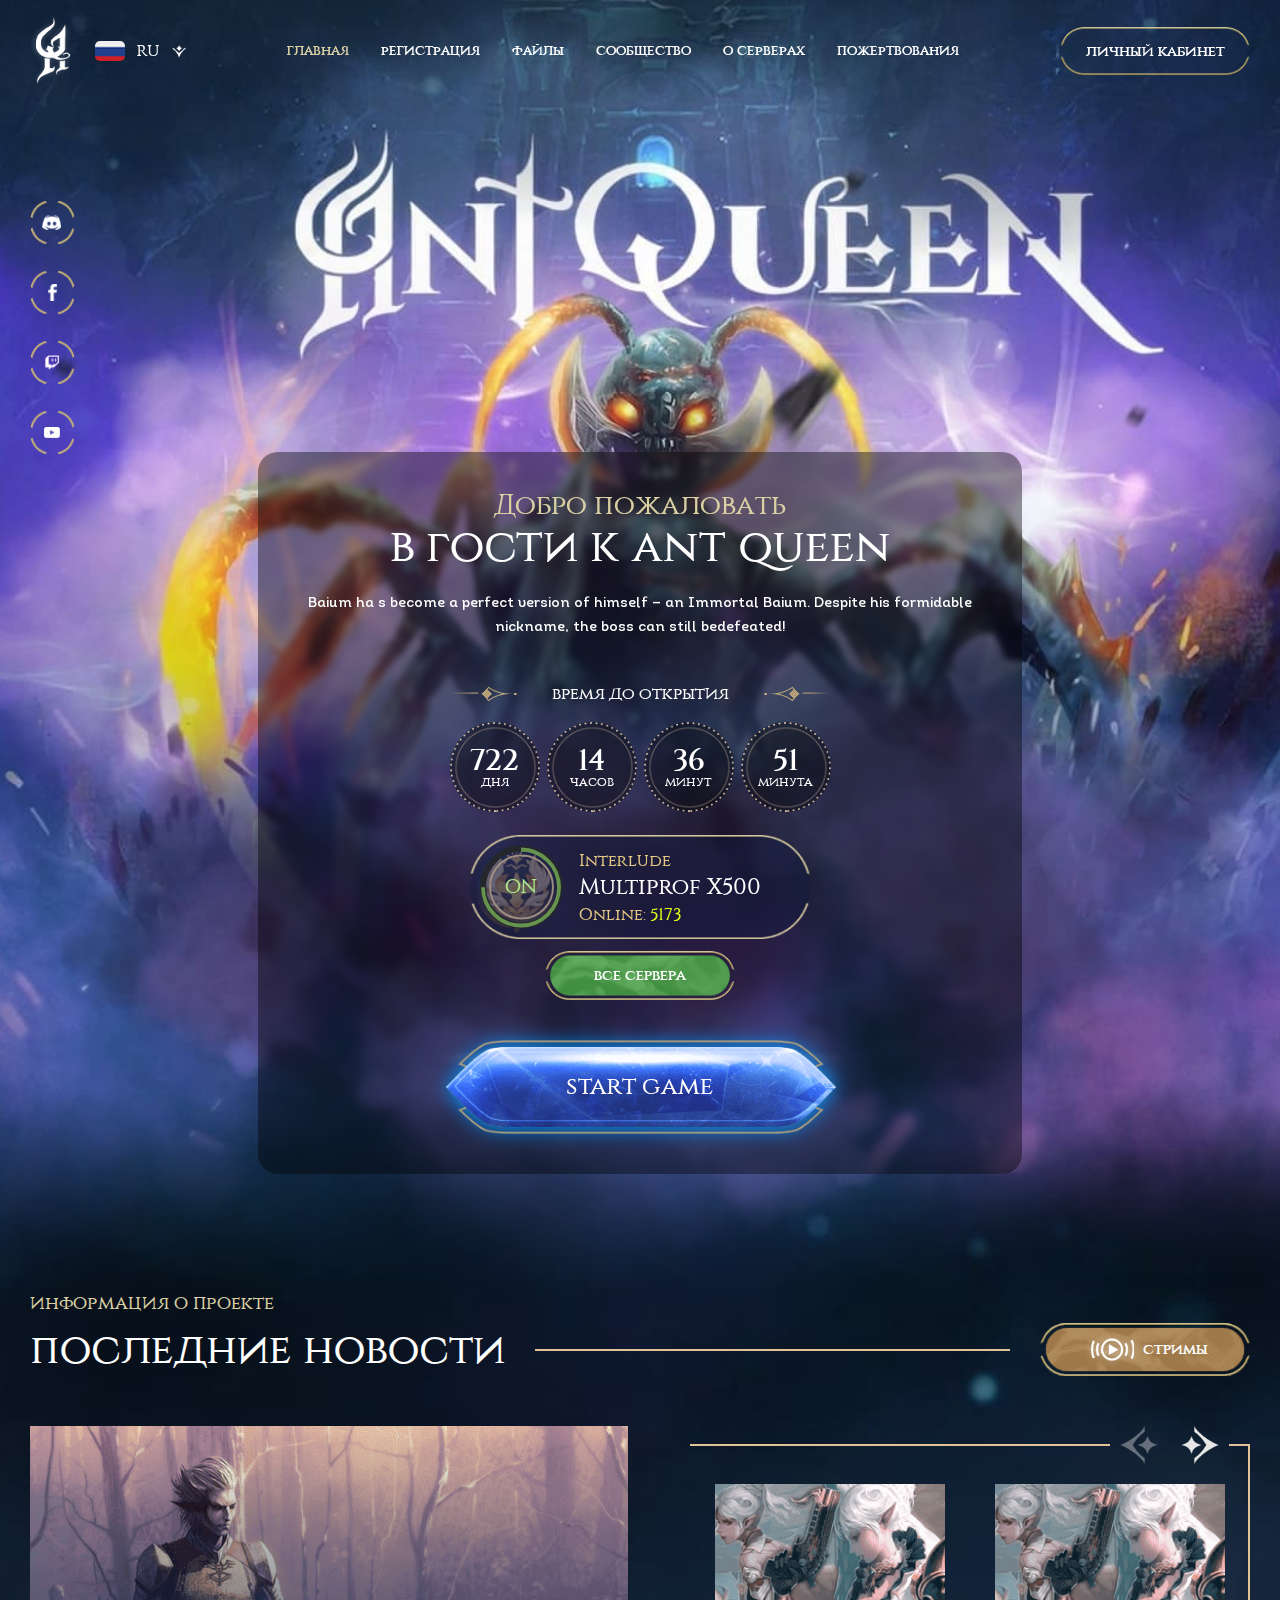
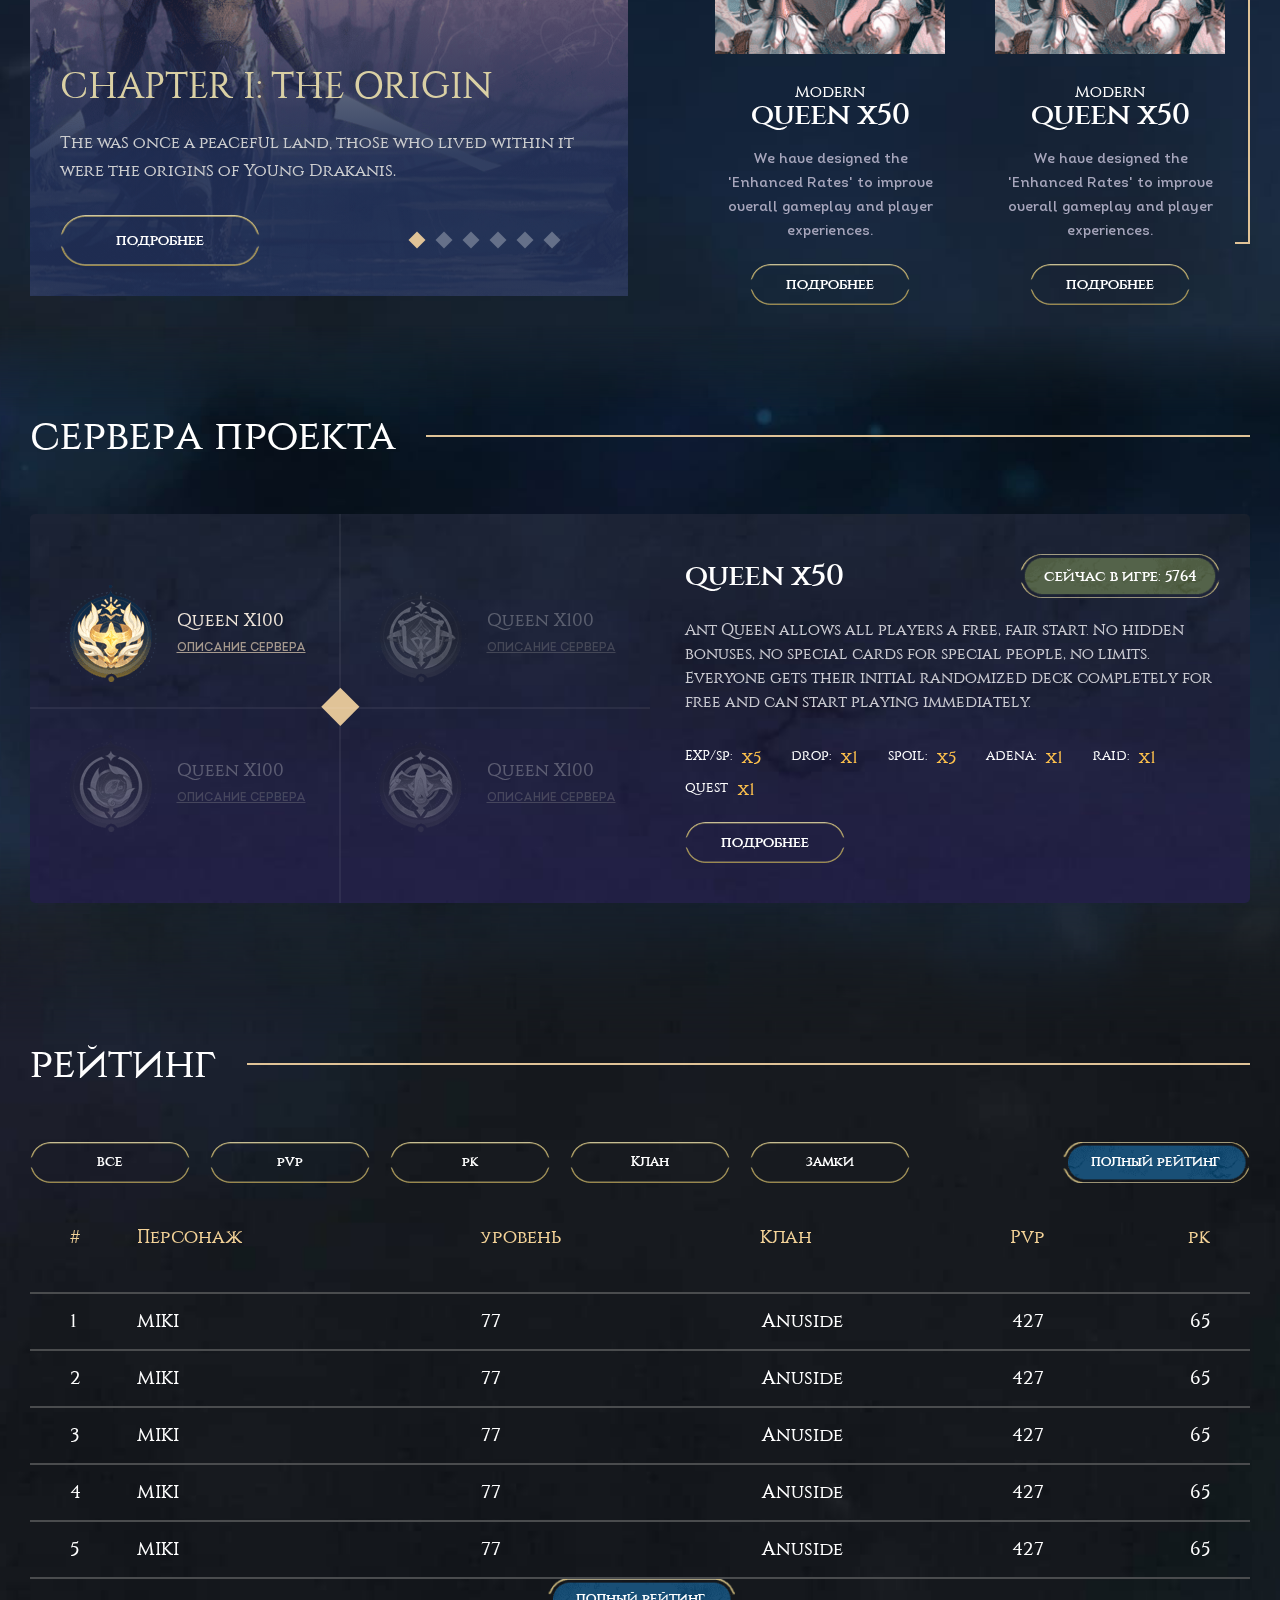
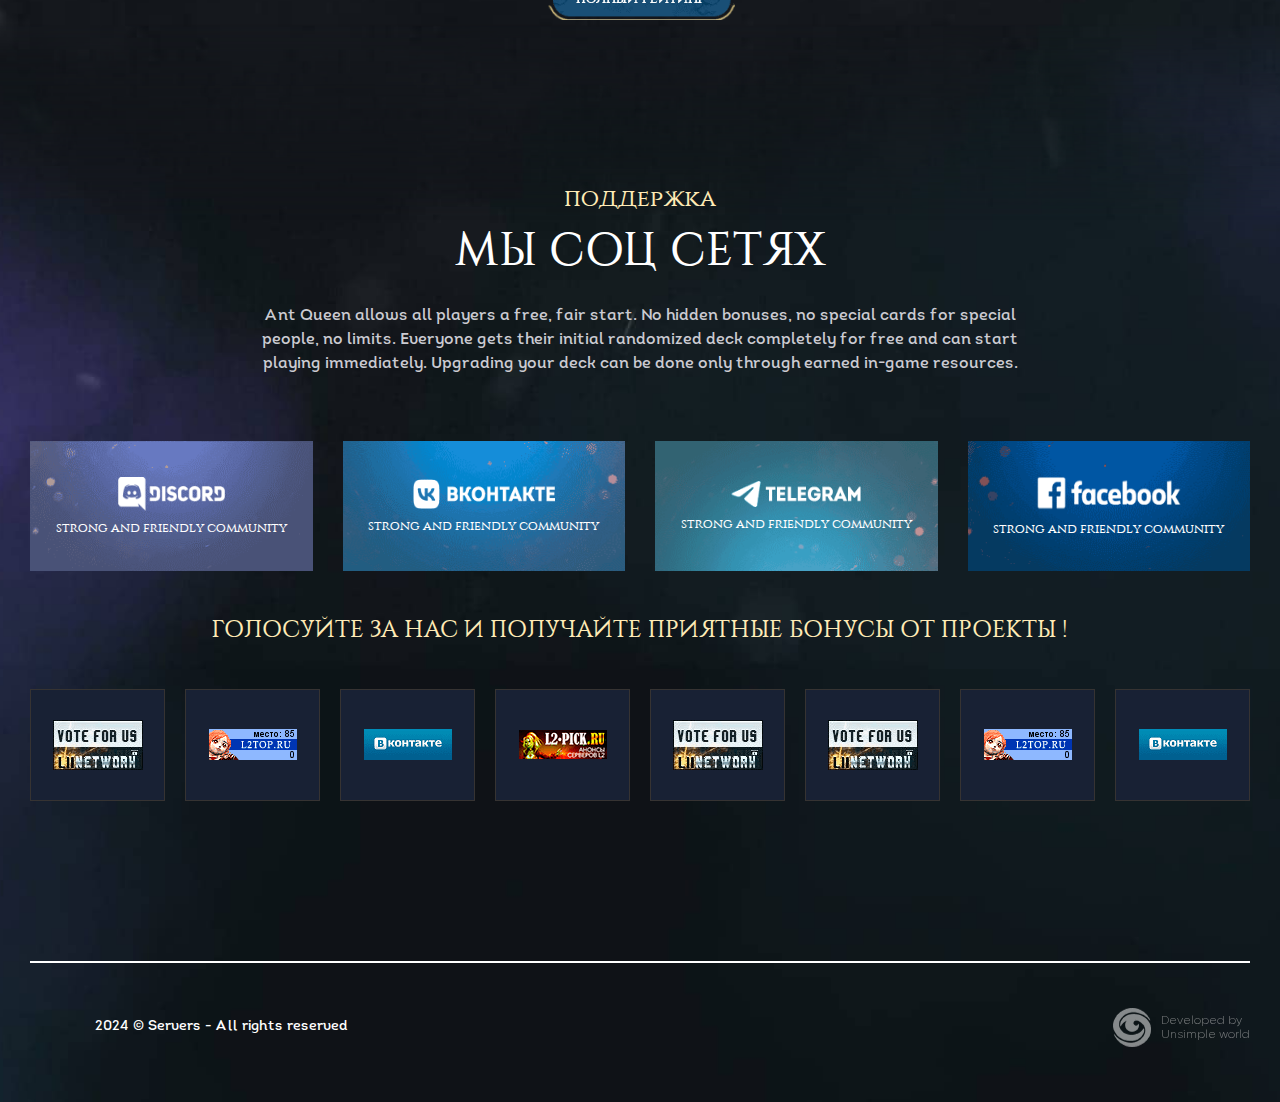
==== commit ccc39524: "Add files via upload" ====
--- a/index.html
+++ b/index.html
@@ -118,7 +118,7 @@
                   </div>
                 </div>
               </div>
-              <a href="#" class="btn-transp">
+              <a href="#server" class="btn-transp">
                 <div class="btn-transp__back">
                   <img src="img/online-btn.png" alt="btn" />
                 </div>
@@ -195,8 +195,7 @@
               <p class="preview__text">
                 Baium ha s become a perfect version of himself — an Immortal
                 Baium. Despite his formidable nickname, the boss can still
-                bedefeated! In the canyon near Goddard the Gorde Knight awaits,
-                possessing an Immortal form as well.
+                bedefeated!
               </p>
               <div class="main-countdown">
                 <div class="main-countdown__text d-flex">
@@ -623,7 +622,7 @@
           </div>
         </div>
       </section>
-      <section class="server">
+      <section class="server" id="server">
         <div class="container">
           <div class="server__wrapper">
             <div class="title-line">сервера проекта</div>
--- a/css/style.css
+++ b/css/style.css
@@ -1 +1,2323 @@
-.rating-tabs-content__item.active,.server-content-right__item.active,aside,footer,header,img,nav{display:block}.last::after,.rating::after,.server::after{bottom:0;right:0;height:100%;top:0;left:0;content:""}.last-content-slider__sub,.last-content-slider__text,.main-bottom-step-item__text,.pre-title,.preview__sub,.preview__text,.preview__title,.scrit__title--last,.text,.title{text-align:center}@font-face{font-family:Constantine;src:url("../fonts/Constantine.eot");src:url("../fonts/Constantine.eot?#iefix") format("embedded-opentype"),url("../fonts/Constantine.woff2") format("woff2"),url("../fonts/Constantine.woff") format("woff"),url("../fonts/Constantine.ttf") format("truetype"),url("../fonts/Constantine.svg#Constantine") format("svg");font-weight:400;font-style:normal;font-display:swap}@font-face{font-family:Constantine;src:url("../fonts/Constantine-Bold.eot");src:url("../fonts/Constantine-Bold.eot?#iefix") format("embedded-opentype"),url("../fonts/Constantine-Bold.woff2") format("woff2"),url("../fonts/Constantine-Bold.woff") format("woff"),url("../fonts/Constantine-Bold.ttf") format("truetype"),url("../fonts/Constantine-Bold.svg#Constantine-Bold") format("svg");font-weight:700;font-style:normal;font-display:swap}@font-face{font-family:Gilroy;src:url("../fonts/Gilroy-Light.eot");src:url("../fonts/Gilroy-Light.eot?#iefix") format("embedded-opentype"),url("../fonts/Gilroy-Light.woff2") format("woff2"),url("../fonts/Gilroy-Light.woff") format("woff"),url("../fonts/Gilroy-Light.ttf") format("truetype"),url("../fonts/Gilroy-Light.svg#Gilroy-Light") format("svg");font-weight:300;font-style:normal;font-display:swap}@font-face{font-family:Intro;src:url("../fonts/IntroRegularAlt.eot");src:url("../fonts/IntroRegularAlt.eot?#iefix") format("embedded-opentype"),url("../fonts/IntroRegularAlt.woff2") format("woff2"),url("../fonts/IntroRegularAlt.woff") format("woff"),url("../fonts/IntroRegularAlt.ttf") format("truetype"),url("../fonts/IntroRegularAlt.svg#IntroRegularAlt") format("svg");font-weight:400;font-style:normal;font-display:swap}html{-webkit-box-sizing:border-box;-moz-box-sizing:border-box;box-sizing:border-box}input::placeholder{transition:250ms}input:focus::placeholder{opacity:0}body,html{-ms-text-size-adjust:100%;-moz-text-size-adjust:100%;-webkit-text-size-adjust:100%;font-size:14px;line-height:1;font-family:Constantine,sans-serif;font-weight:400;background:#131a1d;color:#fff;overflow-x:hidden}body{height:fit-content;width:100%;overflow-y:hidden}*,:after,:before{-webkit-box-sizing:inherit;-moz-box-sizing:inherit;box-sizing:inherit;padding:0;margin:0;border:0}.container,.main{margin:0 auto;position:relative;width:100%}:focus,a:active :active,a:focus{outline:0}button,input,textarea{font-family:inherit}input::-ms-clear{display:none}.last-content-slider-steam-play,.last-content-stream-btn,button{cursor:pointer}button::-moz-focus-inner{padding:0;border:0}img{vertical-align:top}a,a:hover,a:visited{text-decoration:none}ul li{list-style:none}h1,h2,h3,h4,h5,h6{font-size:inherit;font-weight:400}.d-flex{display:-webkit-box;display:-webkit-flex;display:-ms-flexbox;display:flex}.container{max-width:1460px;padding:0 30px;z-index:1}header .container{max-width:1860px}header{position:relative;z-index:2;padding:15px 0}.header-lang-top__angle,.last-content-slider .owl-nav button{transition:.3s}.header-lang.active .header-lang-top__angle{transform:rotate(180deg)}.header-lang__dropdown{border-radius:5px;backdrop-filter:blur(3px);background:#07131e8c;padding:15px;display:flex;gap:15px;left:-15px;flex-direction:column}.main-top{background:url(../img/main-top-back.jpg) top center/cover no-repeat}.header-lang.active .header-lang__dropdown{opacity:1;visibility:visible;transform:translateY(18px);left:-15px}.header__wrapper{display:flex;justify-content:space-between}.header-logo img{max-width:50px;width:100%}.header-lang-dropdown__item{cursor:pointer;gap:12px;display:flex;color:#fff;align-items:center}.main{max-width:2600px}.header__back,.last-content-slider .owl-dots,.last-content:last-child,.main-download .main-countdown,.main-download .main-online,.owl-nav,.preview .main-countdown,.rating-tabs-content__item,.server-content-right__item{display:none}.last,.rating{margin:-200px 0;padding:200px 0;position:relative}.last::after,.rating::after{width:100%;position:absolute;background:url(../img/last-back.jpg) top center/cover no-repeat;-webkit-mask-box-image:linear-gradient(to top,transparent 0%,white 200px,white calc(100% - 200px),transparent 100%)}.rating::after{background:url(../img/rating-back.jpg) center center/cover no-repeat}.main-bottom{background:url(../img/main-bottom-back.jpg) center center/cover no-repeat}.server{margin:-90px 0;padding:90px 0;position:relative}.server::after{width:100%;position:absolute;background:url(../img/last-back.jpg) top center/cover no-repeat;-webkit-mask-box-image:linear-gradient(to top,transparent 0%,white 90px,white calc(100% - 90px),transparent 100%)}.server__wrapper{padding-bottom:90px}.bonus-item,.bonus-item img,.header-lang-dropdown__item,.header-lang__top,.header-logo,.support-items__item{transition:250ms}.header-logo:hover{transform:scale(1.1)}.btn-transp__back img{width:190px}.rtcit__item{font-size:20px}.rating-tabs-content-item__top{display:flex;align-items:center;padding:55px 0}.header-aside{display:flex;align-items:center;gap:28px}.rtcit__item:first-child{width:115px;padding-left:40px}.rtcit__item:nth-child(2){width:385px}.rtcit__item:nth-child(3){width:315px}.rating-tabs-content-item__bottom--item{display:flex}.rating-tabs-content-item__top .rtcit__item{color:#f4d398}.title-line{margin-bottom:57px;text-wrap:nowrap}.server-content-left{display:flex;flex-wrap:wrap;width:680px;flex:0 0 auto}.server-content-left-item-text__title{color:#eee4d9;margin-bottom:10px;font-size:18px}.header .container{position:relative}.gw-timer{display:flex;align-items:center;gap:7px;margin-bottom:25px}.gw-timer__amount{font-weight:700;font-size:35px}.main-social{position:absolute;top:350px;left:50px;display:flex;flex-direction:column;gap:30px;z-index:5;border-radius:100px}.gw-timer__item,.main-social-item{justify-content:center;display:flex}.main-social-item__icon{position:absolute;transition:.3s}.main-social-item:hover{background:#c7b37729;filter:brightness(1.3)}.main-social-item:hover .main-social-item__icon{transform:scale(1.2)}.main-social-item{border-radius:100px;align-items:center;transition:.3s}.gw-timer__item{background:url(../img/count-item-back.png) center center/contain no-repeat;width:98px;height:98px;align-items:center;flex-direction:column}.server-content-left__item{width:50%;height:150px;justify-content:center;cursor:pointer;position:relative;align-items:center;gap:20px}.server-content-left-item__online{background:#00c855;width:4px;position:absolute;right:20px;top:20px;height:4px;box-shadow:0 0 10px 5px #00c85582;border-radius:10px}.main-countdown__text{align-items:center;gap:40px;margin-bottom:20px;font-size:18px;justify-content:center}.rating .btn-transp__text,.scrili__text{font-size:14px}.main-countdown{position:absolute;top:380px;display:flex;flex-direction:column;align-items:center;justify-content:center}.last .last__title .btn-transp__text,.server-content-right-item__top{align-items:center;display:flex}.scrili__text{color:#fff}.scrili__info{font-size:17px;color:#ffc24c}.scrit__title{font-weight:700;font-size:33px}.server-content-right-item-list__item{display:flex;gap:10px}.server .btn-transp{width:fit-content}.server-content-left{position:relative}.last-content-left__slider{height:480px;position:relative}.last .last__title,.last-content-left__slider .owl-stage,.owl-stage{display:flex}.last-content-left__slider .owl-dots{position:absolute;right:70px;display:flex;gap:15px;bottom:60px}.last-content-slider-item__img{width:100%;height:170px;position:relative}.last-content-slider-item__img img{position:absolute;left:0;width:100%;height:100%;top:0;object-fit:cover;transition:.25s}.last-content-slider__sub{font-size:16px;margin-top:30px}.last-content-slider .owl-nav button.disabled{opacity:.4}.last .last__title .btn-transp__back img{width:220px}.last-btn-box{margin-left:30px;cursor:pointer}.last-content-slider{position:relative}.last .title-line{width:100%;margin-bottom:0}.subtitle__last{color:#dad0a4;font-size:20px;margin-bottom:13px}.last__title{margin-bottom:57px}.last-content-slider::after{content:"";height:400px;width:2px;position:absolute;top:18px;right:0;background:#e0c397;display:block}.last-content-slider::before{content:"";height:2px;width:15px;position:absolute;top:416px;right:0;background:#e0c397;display:block}.last-content-slider__item{width:255px;display:flex;margin:0 auto;flex-direction:column;align-items:center;padding-bottom:20px;justify-content:center}.header-right{display:flex;justify-content:flex-end}.last-content-left__slider .owl-dots button.active{background:#e0c397}.last-content-left-slider__item{position:relative;overflow:hidden;height:470px}.last-content-left-slider__item::after{content:"";width:100%;height:100%;background:linear-gradient(to top,#202f56eb 30%,transparent);position:absolute;top:0;left:0}.main-social-item__back{transition:transform .5s}@keyframes rotate{from{transform:rotate(0) scale(1.1)}to{transform:rotate(360deg) scale(1.1)}}.header-mobile::after{content:"";backdrop-filter:blur(9px);background:rgb(0 0 0 / 70%);position:absolute;width:calc(100% + 60px);height:400%;left:-30px;bottom:-27px}.header-lang__dropdown{border:1px solid transparent}.header.active .header-lang__dropdown{background:#0b1419;border:1px solid #9a894f}.header-lang-top__flag,.server-content{border-radius:5px;overflow:hidden}.main-social-item:hover .main-social-item__back{animation:2s linear infinite rotate}.last-content-left__slider .owl-dots button{width:12px;transform:rotate(45deg);height:12px;background:#657089;transition:.25s}.last-content-left__slider .btn-transp__back img,.main-bottom-step-item-list__item .btn-transp__back img{width:220px}.last-content-left__slider .owl-dots button:hover{transform:rotate(140deg) scale(1.2)}.last-content-slider__item .last-content-slider-item__img,.owl-stage-outer{overflow:hidden}.last-content-slider .owl-nav button:hover,.last-content-slider__item:hover .last-content-slider-item__img img{transform:scale(1.1)}.last-content-left__slider .owl-dots button.active:hover{transform:rotate(45deg) scale(1);cursor:default}.last-content-left__slider .btn-transp{width:fit-content;margin-top:30px}.last-content-left-slider__title{color:#dad0a4;text-transform:uppercase;font-size:44px;margin-bottom:35px}.last-content-left-slider__text{color:#cccdcf;font-size:18px;line-height:30px}.last-content-left-slider__wrapper{position:relative;z-index:1;height:100%;display:flex;flex-direction:column;justify-content:flex-end;padding:40px}.server-content-left::before{content:"";width:1px;height:300%;position:absolute;left:50%;top:-100%;transform:translateX(-50%);background:rgba(255,255,255,.13)}.last-content-left{width:750px}.server-content-right{padding:40px 30px 40px 0}.server-content-left__dot{width:27px;height:27px;background:#e0c397;position:absolute;top:50%;left:50%;transform:rotate(45deg) translate(-73%,-4%)}.server-content-left::after{content:"";width:100%;height:1px;position:absolute;left:0;top:50%;transform:translateY(-50%);background:rgba(255,255,255,.13)}.server-content-right-item__top{margin-bottom:20px;justify-content:space-between}.server-content-right-item__list{display:flex;gap:30px;align-items:center;margin-bottom:24px}.server-content-right-item__text{color:#cbcbd2;font-size:16px;line-height:24px;margin-bottom:35px}.rating-tabs-content-item__bottom--item:first-child{border-top:2px solid #4a4c4e}.rating-tabs-content-item__bottom--item{padding:20px 0;border-bottom:2px solid #4a4c4e}.rtcit__item:nth-child(4){width:280px}.rtcit__item:nth-child(5){width:200px}.rtcit__item:nth-child(6){margin-left:auto;padding-right:40px}.preview__btn{width:fit-content;margin:0 auto;display:flex;justify-content:center;align-items:center}.preview__btn:hover .preview-btn__text{letter-spacing:1.2px;transform:scale(1.1)}.preview{padding:450px 0 193px}.last-content-slider__text{font-family:Intro;color:#a7a6bc;line-height:24px;margin:18px 0 20px}.preview-btn__back img{filter:drop-shadow(0 0 10px #0096ff)}.preview-btn__text{font-size:25px;color:#fff;position:absolute;transition:.5s;z-index:1}.header-center-nav__list li a.active,.header-center-nav__list li a:hover,.header-lang-dropdown__item:hover,.header-lang__top:hover,.preview__sub{color:#dad0a4}.header-lang,.header-lang-top__flag,.last-content-slider__item,.title-line{position:relative}.preview__title{font-size:46px;margin-bottom:14px}.preview__text{max-width:684px;font-family:Intro;margin:22px auto 60px;line-height:24px}.preview__sub{font-size:30px;margin-bottom:4px}.last-content{overflow:hidden;display:flex;gap:25px;justify-content:space-between}.last-content-slider .owl-nav .owl-prev{width:38px;background:url(../img/slider-last-left.png) center center/contain no-repeat;height:38px;font-size:0;flex:0 0 auto;margin-right:23px}.last-content-slider .owl-nav .owl-next{width:38px;background:url(../img/slider-last-right.png) center center/contain no-repeat;height:38px;font-size:0;flex:0 0 auto}.last-content-slider .owl-nav{display:block;position:relative;margin-bottom:20px;display:flex;align-items:center}.last-content-slider .owl-nav::after,.last-content-slider .owl-nav::before,.title-line::after{height:2px;display:block;background:#e0c397;content:""}.last-content-slider .owl-nav::before{width:420px;margin-right:10px;flex:0 0 auto}.last-content-slider .owl-nav::after{width:-webkit-fill-available;margin-left:10px}.last-content-slider{width:600px;display:flex;flex-direction:column-reverse}.rating-tabs-top__list{display:flex;gap:30px}.rating-tabs-top{display:flex;justify-content:space-between}.server-content,.title-line{align-items:center;display:flex}.title-line{font-size:54px;line-height:1;gap:37px}.title-line::after{width:100%}.header-lang-top__flag{width:35px;height:25px}.header-lang-top__flag img{position:absolute;width:100%;height:100%;left:0;top:0;object-fit:cover}.server-content-left__item .server-content-left-item-text__link,.server-content-left__item .server-content-left-item-text__title,.server-content-left__item .server-content-left-item__img{opacity:.3;transition:.3s;filter:grayscale(1)}.server-content{background:url(../img/bg-list.jpg) center center/cover no-repeat;gap:35px}.server-content-left__item.active .server-content-left-item-text__link,.server-content-left__item.active .server-content-left-item-text__title,.server-content-left__item.active .server-content-left-item__img,.server-content-left__item:hover .server-content-left-item-text__link,.server-content-left__item:hover .server-content-left-item-text__title,.server-content-left__item:hover .server-content-left-item__img{opacity:1;filter:grayscale(0)}.header-lang__dropdown{position:absolute;top:100%;opacity:0;visibility:hidden;transition:.3s}.server-content-left-item-text__link{font-family:Intro;color:#a5998e;font-size:12px;text-decoration:underline;text-transform:uppercase}.header-lang__top{display:flex;cursor:pointer;align-items:center;gap:12px}.header-lang-top__lang{font-size:16px;line-height:1}.header-center-nav__list{display:flex;align-items:center;gap:75px}.header-center-nav__list li a{color:#fff;font-weight:700;font-size:15px;transition:.3s}.last-content-slider .owl-nav button.disabled:hover{transform:scale(1);cursor:default}.support-items__item:hover{filter:brightness(1.1)}.main-top-download .preview__btn .preview-btn__back img{filter:drop-shadow(0 0 13px #fff)}.main-top-download .preview__btn .preview-btn__text{color:#000}.siic__text{font-size:13px;color:#fff}.main-bottom-step-item-list__item{align-items:center;display:flex;border-bottom:2px solid #40424c;padding:20px 5px 15px;gap:40px}.main-bottom-step-item-list__item:hover .mbsili__left::after{filter:brightness(1.3);animation:7s linear infinite rotate}.main-bottom-step-item-list__item:hover .mbsili__left img{filter:brightness(1.15);transform:scale(1.05)}.mbsili__left{width:75px;height:75px;transition:.3s;display:flex;justify-content:center;position:relative;align-items:center}.mbsili__left img{transition:.3s}.mbsili__left::after{transition:.3s;content:"";background:url(../img/round-dotted.png) center center/contain no-repeat;width:100%;position:absolute;height:100%;left:0;top:0}.main-bottom-step__item::before{content:"";width:calc(100% - 134px);position:absolute;left:50%;transform:translateX(-50%);background:#44495d;height:2px;top:-1px}.main-bottom-step__item::after{content:"";position:absolute;left:50%;transform:translateX(-50%) rotate(45deg);background:#e0c397;width:28px;height:28px;top:-14px}.main-top-download__box{width:fit-content;margin-left:auto;margin-right:95px}.main-download .main-bottom,.main-download .main-top{background:unset}.main-download{background:url(../img/download-back.png) center center/cover no-repeat}.main-top-download{padding-top:20px;padding-bottom:120px}.main-top-download__logo{margin-bottom:30px}.main-bottom-step__wrapper{margin-bottom:130px;display:flex;gap:37px;justify-content:space-between}.main-bottom-step-item__text{font-family:Intro;color:#7c7c87;font-size:15px;line-height:1.4;margin-bottom:10px}.main-bottom-step-item__title{color:#e0c397;font-size:25px;text-transform:uppercase;margin-bottom:20px;text-align:center}.main-bottom-step-item__title span{color:#fff}.main-bottom-step__item{position:relative;background:#282e45;padding:42px;border-radius:30px}.main-bottom-step-item-list__item:last-child{border-bottom:0}.btn-transp:hover .btn-transp__text{letter-spacing:.5px;transform:scale(1.01)}.bonus-item:hover img,.last-content-left-slider__item:hover .last-content-left-slider__back img,.support-items__item:hover .support-items-item__back img,.support-items__item:hover .support-items-item__content{transform:scale(1.1)}.btn-transp,.preview__btn{position:relative;display:flex;transition:.5s;justify-content:center;align-items:center}.last-content-left-slider__back img{position:absolute;left:0;top:0;width:100%;height:100%;object-fit:cover;transition:.5s}.btn-transp:hover{filter:brightness(1.25);transform:scale(1.04)}.preview__btn:hover{filter:brightness(1.05);transform:scale(1.02)}.footer-developed{display:flex;align-items:center;gap:10px}.header-center,.main-online-box__wrap{align-items:center;display:flex}.btn-transp__text{position:absolute;font-weight:700;transition:.3s;font-size:15px;color:#fff}.footer-developed-text__item{font-family:Gilroy;font-weight:300;color:#dad9d8;line-height:1.2;font-size:12px}.footer__copyrights,.text{font-family:Intro}.footer__wrapper{padding:55px 0 65px 75px;border-top:2px solid}.support-items{display:flex;justify-content:space-between;gap:50px}.header-top-logo-item__text{display:flex;flex-direction:column;align-items:center;margin-left:16px;justify-content:center}.header-top-logo-item-text__title{color:#007cff;font-size:13px}.sever-cotnent-left__list{display:flex;flex-wrap:wrap;width:100%;flex:0 0 auto}.main-online{position:absolute;display:flex;flex-direction:column;align-items:center;justify-content:center;right:36px;top:310px}.round{transform:rotate(-90deg);transition:1s ease-in-out;fill:none;stroke:#66944e;stroke-width:4;stroke-dasharray:0 999}.point::after,.point::before,.point__mode{top:50%;transform:translate(-50%,-50%)}.bonus-item:hover{filter:brightness(1.2)}.point{position:relative;width:95px;height:95px}.point::after{content:"";border:6px solid #24272b;width:83px;z-index:-1;height:83px;position:absolute;left:50%;border-radius:100px}.point::before{content:"";border:2px solid #9d8d80;width:65px;z-index:-1;height:65px;position:absolute;left:50%;border-radius:100px}.btn-transp--stream:nth-child(2),.last-btn-box.active .btn-transp--stream:first-child{visibility:hidden;transform:scale(1.2)}.btn-transp__back::after{background:url(../img/btn-back.gif) center center/cover no-repeat;top:0;content:"";position:absolute;width:0%;height:100%;left:50%;mix-blend-mode:screen;opacity:0;transition:.3s;filter:brightness(1000%)}.main-online-box__wrap{width:100%;position:absolute;left:6px;gap:20px}.main-back-ob{width:370px}.main-online__logo{margin-bottom:-2px}.main-online-box-right__server--name{font-size:18px;color:#e4c884}.main-online-box{margin-bottom:12px;display:flex;align-items:center;gap:20px;border-radius:100px;background-size:cover}.main-countdown .btn-transp__back img,.main-online .btn-transp__back img{width:216px}.main-online-box-right__server--boost{color:#fff;font-size:25px;margin:9px 0}.main-online-box-right__server--online{color:#e4c884;font-size:18px}.main-online-box-right__server--online span{color:#e1ff19}.point__mode{position:absolute;left:50%;color:#ade88e;font-size:20px}.btn-transp--stream:nth-child(2){position:absolute;opacity:0}.last-content-slider-stream .last-content-slider__item{padding-bottom:0}.last-content-slider-steam-play img,.last-content-stream-btn img{width:83px;position:absolute;top:50%;opacity:.7;transition:.3s;left:50%;transform:translate(-50%,-50%)}.last-content-slider-steam-play img{width:60px}.last-content-slider-steam-play:hover img,.last-content-stream-btn:hover img{opacity:1;transform:translate(-50%,-50%) scale(1.1)}.last-btn-box.active .btn-transp--stream:nth-child(2){opacity:1;visibility:visible;transform:scale(1)}.last-btn-box{position:relative;display:flex;justify-content:center;align-items:center}.btn-transp.btn-transp--stream{border-radius:0;overflow:visible}.btn-transp.btn-transp--stream .btn-transp__back::after,.header-burger,.preview .main-online{display:none}.btn-transp{border-radius:100px;overflow:hidden}.btn-transp:hover .btn-transp__back::after{opacity:.1;width:100%;left:0}.support{padding:195px 0}.support-items__item{width:calc(50% - 25px);height:136px;overflow:hidden;position:relative}.support__wrapper{margin-bottom:40px}.bonus__wrapper{display:flex;margin-top:40px;justify-content:space-between;gap:20px}.bonus-item{background:#182134;border:1px solid #363332;width:-webkit-fill-available;display:flex;align-items:center;justify-content:center;padding:30px 0}.support-items-item__content{position:relative;width:100%;transition:.3s;height:100%;display:flex;justify-content:center;align-items:center;flex-direction:column;gap:11px}.footer-developed{transition:250ms;opacity:.5}.footer-developed:hover{opacity:1}.support-items__item .support-items-item__back img{transition:250ms;width:100%;height:100%;position:absolute;left:0;top:0;object-fit:cover}.footer__wrapper{justify-content:space-between;align-items:center}.pre-title{color:#ffebb6;font-size:26px;line-height:38px}.title{font-size:54px;text-transform:uppercase;line-height:1.4;margin-bottom:20px}.point svg{width:95px;height:95px}.text{font-size:16px;color:#cbcbd2;line-height:24px;max-width:800px;margin:0 auto}.support-items{margin-top:80px}@media screen and (max-width:2050px){.main-countdown{left:75px}}@media screen and (max-width:1920px){.main-social{left:30px}.main-countdown{left:120px;background:#10223e78;padding:20px;border-radius:10px}}@media screen and (max-width:1600px){.header-center-nav__list{gap:65px}.main-social{top:250px}.main-countdown{top:240px}.header-aside{gap:20px}.gw-timer__item{backdrop-filter:blur(15px);border-radius:100px;width:90px;height:90px}.main-countdown__text{font-size:17px;gap:35px}.gw-timer__amount{font-size:30px}.gw-timer__desc{font-size:13px}.main-social{gap:25px}.main-social-item__back img{width:45px;height:45px}.main-social-item__icon img{width:90%}.preview-btn__back img{max-width:400px}.preview__text{margin-bottom:45px}.last-content-left-slider__title{font-size:41px}.last-content-left{width:53%}.support{padding:142px 0}.server{padding-bottom:140px}.main-online__logo img{max-width:95px}.main-back-ob{width:340px}.main-online-box__wrap{gap:10px}.main-online-box-right__server--name,.main-online-box-right__server--online{font-size:17px}.main-online-box-right__server--boost{font-size:23px;margin:7px 0}.main-countdown .btn-transp__back img,.main-online .btn-transp__back img{width:190px}.main-download .main-social{top:175px}}@media screen and (max-width:1500px){.main-top-download__logo img{max-width:590px}.main-bottom-step__item{padding:30px}.main-bottom-step__wrapper{gap:30px}}@media screen and (max-width:1400px){.main-online .btn-transp,.preview .main-online{width:fit-content;margin:0 auto}.header-center-nav__list{gap:50px;gap:32px}header .main-online{display:none}.main-online-box__wrap{left:47%;transform:translateX(-50%);width:fit-content}.main-online__logo img{margin-bottom:-2px;position:absolute;opacity:.3;max-width:92px}.header-logo{flex:0 0 auto}.main-countdown{background:0 0;padding:0;display:none}.header-logo img{max-width:45px}.main-top-download__logo img{max-width:500px}.main-top-download__box .preview-btn__back img{max-width:330px}.main-top-download__box .preview-btn__text{font-size:21px}.header-lang-top__flag{width:30px;height:20px}.preview .main-online{position:static;display:block}.preview .main-countdown{display:flex;position:static}.preview__btn{margin-top:40px}.main-social{top:200px}.header-center-nav__list li a,.main-bottom-step-item__text{font-size:14px}.btn-transp-rating .btn-transp__back img,header .btn-transp__back img{width:190px}.last-content-left__slider .btn-transp__back img,.server-content-right-item__top .btn-transp__back img{width:200px}.preview__sub{font-size:28px}.last-content-left{width:49%}.preview__wrapper{backdrop-filter:blur(3px);background:rgb(0 0 0 / 40%);padding:40px;width:fit-content;margin:0 auto;border-radius:20px}.subtitle__last{font-size:19px;margin-bottom:10px}.last .last__title .btn-transp__back img{width:210px}.last__title{margin-bottom:50px}.last-content-left-slider__wrapper{padding:30px}.last-content-left-slider__title{font-size:37px;margin-bottom:24px}.title-line{gap:30px;font-size:42px}.last-content-slider__item{width:230px}.scrit__title{font-size:30px}.last-content-slider{width:560px}.last-content-left-slider__text{font-size:17px;line-height:28px}.footer__wrapper{padding:45px 0 55px 65px}.support{padding:160px 0}.pre-title{font-size:24px}.title{font-size:47px}.support-items{margin-top:65px;gap:30px}.support-items__item{height:130px}.siic__logo img{max-width:90%}.btn-transp-rating{font-size:13px}.rating-tabs-content-item__top{padding:45px 0}.server__wrapper{padding-bottom:0}.rtcit__item{font-size:19px}.rating-tabs-content-item__bottom--item{padding:18px 0}.siic__logo{display:flex;justify-content:center}.main-bottom-step-item-list__item,.rating-tabs-top__list{gap:20px}.btn-transp__back img{width:160px}.preview{padding:350px 0 120px}.server-content-left{width:620px}.server-content-right-item__list{flex-wrap:wrap;row-gap:15px}.main-bottom-step-item__title{font-size:22px;margin-bottom:16px}.mbsili__left img{width:50px}.mbsili__left{width:69px;height:69px}.main-bottom-step__wrapper{gap:20px;margin-bottom:90px}.main-bottom-step-item-list__item .btn-transp__back img{width:204px}.main-download .main-social{top:145px}.main-bottom-step__item{padding:35px 25px 25px}.main-top-download{padding-bottom:90px}.main-top-download__logo{margin-bottom:20px}.main-bottom-step__item::after{width:20px;height:20px;top:-10px}}@media screen and (max-width:1200px){.header-burger,.last-content,.server-content{flex-direction:column}.header-burger{display:flex;width:30px;cursor:pointer;height:21px;justify-content:space-between}.main-top-download__box{margin:0 auto}.main-bottom-step__wrapper{flex-wrap:wrap;row-gap:35px;margin-bottom:70px}.header__wrapper{align-items:center;gap:0}.main-bottom-step-item-list__item{justify-content:center;gap:30px}.main-bottom-step-item-list__item .btn-transp__back img{width:220px}.main-top-download{padding-bottom:70px}.main-bottom-step__item{width:calc(50% - 15px)}.header-burger span{width:100%;height:2px;background:#fff;position:relative;transition:.3s}.header-burger.active span:first-child{transform:rotate(45deg);top:9px}.header-burger.active span:nth-child(2){opacity:0}.main-online-box-right__server--name,.main-online-box-right__server--online{font-size:16px}.main-online-box-right__server--boost{font-size:21px}.preview .main-online{position:relative;top:unset;left:unset;right:0}.main-online-box__wrap{left:2px;transform:unset;width:100%}.header-burger.active span:nth-child(3){transform:rotate(-45deg);top:-9px}header.active .header-mobile,header.active .header__back{opacity:1;visibility:visible}.main-social{display:none}footer .main-social{flex-direction:row;position:static;display:flex}.header{width:100%;left:0;top:0;z-index:10;position:relative}header .container{position:relative;z-index:2}.header-mobile,.header__back{opacity:0;transition:.3s;visibility:hidden}.header-mobile{position:absolute;z-index:1;left:30px;top:calc(100% + 10px);display:flex;justify-content:space-between;width:calc(100% - 60px)}.header__back{display:block}.header-center,.header-right{position:relative;z-index:1}.preview{padding:250px 0 110px}.preview__sub{font-size:26px}.preview__title{font-size:42px}.preview__text,.server-content-right-item__top{margin-bottom:35px}.preview-btn__back img{max-width:361px}.preview-btn__text{font-size:23px}.title-line{font-size:36px}.last-content-left{width:100%}.last-content-left-slider__item,.last-content-left__slider{height:360px}.last-content-left-slider__back img{object-position:top}.last-content-left-slider__title{font-size:34px;margin-bottom:20px}.last-content-left-slider__text{font-size:16px;line-height:27px;max-width:600px}.sever-cotnent-left__list{border-bottom:2px solid rgba(255,255,255,.13)}.title{font-size:41px}.support-items__item{height:125px}.siic__logo img{max-width:85%}.footer__wrapper{padding:35px 0}.server-content-right{padding:0 30px 30px}.rating-tabs-top{flex-direction:column;align-items:flex-start;row-gap:26px;flex-wrap:wrap}.bonus__wrapper,.rating-tabs-top__list{flex-wrap:wrap}.support{padding:120px 0}.rtcit__item{font-size:17px}.server{padding-bottom:100px}.last-content-slider{width:100%;margin-top:30px}.server-content-left::before{height:100%;top:0}.server-content-left{width:100%;height:fit-content;position:relative}.last-content-slider__item{width:90%}.last-content-slider .owl-nav::before{width:85%}.server__wrapper{padding-bottom:0}.support-items{flex-wrap:wrap;row-gap:25px;column-gap:30px}.bonus-item{width:23%}.support-items__item{width:calc(50% - 15px)}}@media screen and (max-width:992px){.header-center-nav__list{flex-wrap:wrap}.header-mobile{gap:20px}.header-aside{position:relative;z-index:3}.bonus-item{width:22%}.main-bottom-step__item{width:100%}.main-bottom-step-item__text{max-width:80%;margin:0 auto 15px}.main-top-download__logo img{max-width:400px}}@media screen and (max-width:768px){.header-mobile,.support-items{flex-direction:column}.last-btn-box{margin-left:0}.bonus-item{width:48%}.header-aside{margin:0 auto}.header-center-nav__list{justify-content:center;margin-bottom:20px}.preview{padding:150px 0 100px}.preview__title{font-size:36px}.preview__sub{font-size:23px}.preview-btn__back img{max-width:342px}.last .last__title{flex-direction:column;gap:20px;align-items:flex-start}.title-line{font-size:31px}.subtitle__last{font-size:17px}.last .last__title .btn-transp{margin-left:auto}.last-content-left-slider__title{font-size:30px;margin-bottom:16px;text-align:center}.last-content-left-slider__text{text-align:center}.last-content-left-slider__wrapper{padding-bottom:70px}.last-content-left__slider .owl-dots{bottom:24px;left:50%;right:unset;transform:translateX(-50%)}.last-content-left__slider .btn-transp{margin:20px auto 0}.scrit__title{font-size:26px}.rating-tabs-top__list{flex-wrap:wrap}.btn-transp{margin:unset}.rating-tabs-top{align-items:flex-start}.support-items__item{width:100%}.footer__wrapper{flex-direction:column;gap:30px}.title{font-size:34px}.server{padding-bottom:80px}.last-content-slider .owl-nav::before{width:70%}.last-content-slider__item{width:80%}.main-online{margin-bottom:20px}.main-top-download__logo img{max-width:320px;width:100%}}@media screen and (max-width:576px){.bonus-item,.btn-transp-rating .btn-transp__back img,.btn-transp__back img,.countdown,.gw-timer,.main-countdown__box,.server-content-left__item{width:100%}.last .title-line,.server-content-right-item__text,.subtitle__last,.title-line{text-align:center}.preview__wrapper{padding:30px}.last-content-slider .owl-nav::after,.last-content-slider .owl-nav::before,.last-content-slider::after,.last-content-slider::before,.main-countdown__text img,.server-content-left::after,.server-content-left::before,.server-content-left__dot,.title-line::after{display:none}.preview__sub{font-size:19px}.preview__title{font-size:28px}.preview{padding:100px 0 60px}.main-bottom-step-item-list__item{gap:20px;justify-content:space-between}.main-bottom-step__item{padding:35px 15px 15px}.preview-btn__back img{max-width:276px;width:100%}.gw-timer__item{justify-content:center;display:flex;backdrop-filter:unset;flex:0 0 auto}.gw-timer{justify-content:center;gap:20px;flex-wrap:wrap;row-gap:10px;margin-bottom:30px}.subtitle__last{font-size:16px}.last .last__title .btn-transp,.last-btn-box,.preview__btn,.server .btn-transp{margin:0 auto}.sever-cotnent-left__list{flex-direction:column}.server-content-right-item__top{flex-direction:column;gap:20px}.main-countdown__text{text-align:center;line-height:1.3}.last-content-slider{flex-direction:column;gap:0}.rating-tabs-top__list{gap:0;justify-content:space-between;row-gap:20px}.btn-transp.btn-transp-rating{width:50%;margin:0 auto}.rtcit__item:first-child{padding-left:20px}.rtcit__item{font-size:14px}.support{padding:76px 0}.support-items__item{height:120px}.siic__logo img{max-width:72%}.last-content-left-slider__item,.last-content-left__slider,.last-content-slider-item__img,.last-content-slider__item,.support-items__item{border-radius:10px;overflow:hidden}.last-content-left-slider__title{font-size:27px}.rtcit__item:nth-child(6){padding-right:20px}.container{padding:0 15px}.rating-tabs-top__list .btn-transp{width:48%}.last-content-slider .owl-nav .owl-prev{margin:0}.title-line{margin:0 auto 40px;width:fit-content}.last .title-line{font-size:28px;margin:0 auto;width:fit-content}.server-content-right-item__list{justify-content:flex-start}.last-content-slider .owl-nav{gap:50px;margin-top:20px;justify-content:center}.gw-timer__item{padding:0 10px;background:0 0;width:fit-content;height:fit-content}.server-content-right-item__list{justify-content:space-between}.main-online{margin-bottom:20px}.preview .main-online{margin-bottom:30px}}
+.rating-tabs-content__item.active,
+.server-content-right__item.active,
+aside,
+footer,
+header,
+img,
+nav {
+  display: block;
+}
+.last::after,
+.rating::after,
+.server::after {
+  bottom: 0;
+  right: 0;
+  height: 100%;
+  top: 0;
+  left: 0;
+  content: "";
+}
+.last-content-slider__sub,
+.last-content-slider__text,
+.main-bottom-step-item__text,
+.pre-title,
+.preview__sub,
+.preview__text,
+.preview__title,
+.scrit__title--last,
+.text,
+.title {
+  text-align: center;
+}
+@font-face {
+  font-family: Constantine;
+  src: url("../fonts/Constantine.eot");
+  src: url("../fonts/Constantine.eot?#iefix") format("embedded-opentype"),
+    url("../fonts/Constantine.woff2") format("woff2"),
+    url("../fonts/Constantine.woff") format("woff"),
+    url("../fonts/Constantine.ttf") format("truetype"),
+    url("../fonts/Constantine.svg#Constantine") format("svg");
+  font-weight: 400;
+  font-style: normal;
+  font-display: swap;
+}
+@font-face {
+  font-family: Constantine;
+  src: url("../fonts/Constantine-Bold.eot");
+  src: url("../fonts/Constantine-Bold.eot?#iefix") format("embedded-opentype"),
+    url("../fonts/Constantine-Bold.woff2") format("woff2"),
+    url("../fonts/Constantine-Bold.woff") format("woff"),
+    url("../fonts/Constantine-Bold.ttf") format("truetype"),
+    url("../fonts/Constantine-Bold.svg#Constantine-Bold") format("svg");
+  font-weight: 700;
+  font-style: normal;
+  font-display: swap;
+}
+@font-face {
+  font-family: Gilroy;
+  src: url("../fonts/Gilroy-Light.eot");
+  src: url("../fonts/Gilroy-Light.eot?#iefix") format("embedded-opentype"),
+    url("../fonts/Gilroy-Light.woff2") format("woff2"),
+    url("../fonts/Gilroy-Light.woff") format("woff"),
+    url("../fonts/Gilroy-Light.ttf") format("truetype"),
+    url("../fonts/Gilroy-Light.svg#Gilroy-Light") format("svg");
+  font-weight: 300;
+  font-style: normal;
+  font-display: swap;
+}
+@font-face {
+  font-family: Intro;
+  src: url("../fonts/IntroRegularAlt.eot");
+  src: url("../fonts/IntroRegularAlt.eot?#iefix") format("embedded-opentype"),
+    url("../fonts/IntroRegularAlt.woff2") format("woff2"),
+    url("../fonts/IntroRegularAlt.woff") format("woff"),
+    url("../fonts/IntroRegularAlt.ttf") format("truetype"),
+    url("../fonts/IntroRegularAlt.svg#IntroRegularAlt") format("svg");
+  font-weight: 400;
+  font-style: normal;
+  font-display: swap;
+}
+html {
+  -webkit-box-sizing: border-box;
+  -moz-box-sizing: border-box;
+  box-sizing: border-box;
+}
+input::placeholder {
+  transition: 250ms;
+}
+input:focus::placeholder {
+  opacity: 0;
+}
+body,
+html {
+  -ms-text-size-adjust: 100%;
+  -moz-text-size-adjust: 100%;
+  -webkit-text-size-adjust: 100%;
+  font-size: 14px;
+  line-height: 1;
+  font-family: Constantine, sans-serif;
+  font-weight: 400;
+  background: #131a1d;
+  color: #fff;
+  scroll-behavior: smooth;
+}
+body {
+  height: fit-content;
+  width: 100%;
+}
+*,
+:after,
+:before {
+  -webkit-box-sizing: inherit;
+  -moz-box-sizing: inherit;
+  box-sizing: inherit;
+  padding: 0;
+  margin: 0;
+  border: 0;
+}
+.container,
+.main {
+  margin: 0 auto;
+  position: relative;
+  width: 100%;
+}
+:focus,
+a:active :active,
+a:focus {
+  outline: 0;
+}
+button,
+input,
+textarea {
+  font-family: inherit;
+}
+input::-ms-clear {
+  display: none;
+}
+.last-content-slider-steam-play,
+.last-content-stream-btn,
+button {
+  cursor: pointer;
+}
+button::-moz-focus-inner {
+  padding: 0;
+  border: 0;
+}
+img {
+  vertical-align: top;
+}
+a,
+a:hover,
+a:visited {
+  text-decoration: none;
+}
+ul li {
+  list-style: none;
+}
+h1,
+h2,
+h3,
+h4,
+h5,
+h6 {
+  font-size: inherit;
+  font-weight: 400;
+}
+.d-flex {
+  display: -webkit-box;
+  display: -webkit-flex;
+  display: -ms-flexbox;
+  display: flex;
+}
+.container {
+  max-width: 1460px;
+  padding: 0 30px;
+  z-index: 1;
+}
+header .container {
+  max-width: 1860px;
+}
+header {
+  position: relative;
+  z-index: 2;
+  padding: 15px 0;
+}
+.header-lang-top__angle,
+.last-content-slider .owl-nav button {
+  transition: 0.3s;
+}
+.header-lang.active .header-lang-top__angle {
+  transform: rotate(180deg);
+}
+.header-lang__dropdown {
+  border-radius: 5px;
+  backdrop-filter: blur(3px);
+  background: #07131e8c;
+  padding: 15px;
+  display: flex;
+  gap: 15px;
+  left: -15px;
+  flex-direction: column;
+}
+.main-top {
+  background: url(../img/main-top-back.jpg) top center/cover no-repeat;
+}
+.header-lang.active .header-lang__dropdown {
+  opacity: 1;
+  visibility: visible;
+  transform: translateY(18px);
+  left: -15px;
+}
+.header__wrapper {
+  display: flex;
+  justify-content: space-between;
+}
+.header-logo img {
+  max-width: 50px;
+  width: 100%;
+}
+.header-lang-dropdown__item {
+  cursor: pointer;
+  gap: 12px;
+  display: flex;
+  color: #fff;
+  align-items: center;
+}
+.main {
+  max-width: 2600px;
+}
+.header__back,
+.last-content-slider .owl-dots,
+.last-content:last-child,
+.main-download .main-countdown,
+.main-download .main-online,
+.owl-nav,
+.preview .main-countdown,
+.rating-tabs-content__item,
+.server-content-right__item {
+  display: none;
+}
+.last,
+.rating {
+  margin: -200px 0;
+  padding: 200px 0;
+  position: relative;
+}
+.last::after,
+.rating::after {
+  width: 100%;
+  position: absolute;
+  background: url(../img/last-back.jpg) top center/cover no-repeat;
+  -webkit-mask-box-image: linear-gradient(
+    to top,
+    transparent 0%,
+    white 200px,
+    white calc(100% - 200px),
+    transparent 100%
+  );
+}
+.rating::after {
+  background: url(../img/rating-back.jpg) center center/cover no-repeat;
+}
+.main-bottom {
+  background: url(../img/main-bottom-back.jpg) center center/cover no-repeat;
+}
+.server {
+  margin: -90px 0;
+  padding: 90px 0;
+  position: relative;
+}
+.server::after {
+  width: 100%;
+  position: absolute;
+  background: url(../img/last-back.jpg) top center/cover no-repeat;
+  -webkit-mask-box-image: linear-gradient(
+    to top,
+    transparent 0%,
+    white 90px,
+    white calc(100% - 90px),
+    transparent 100%
+  );
+}
+.server__wrapper {
+  padding-bottom: 90px;
+}
+.bonus-item,
+.bonus-item img,
+.header-lang-dropdown__item,
+.header-lang__top,
+.header-logo,
+.support-items__item {
+  transition: 250ms;
+}
+.header-logo:hover {
+  transform: scale(1.1);
+}
+.btn-transp__back img {
+  width: 190px;
+}
+.rtcit__item {
+  font-size: 20px;
+}
+.rating-tabs-content-item__top {
+  display: flex;
+  align-items: center;
+  padding: 55px 0;
+}
+.header-aside {
+  display: flex;
+  align-items: center;
+  gap: 28px;
+}
+.rtcit__item:first-child {
+  width: 115px;
+  padding-left: 40px;
+}
+.rtcit__item:nth-child(2) {
+  width: 385px;
+}
+.rtcit__item:nth-child(3) {
+  width: 315px;
+}
+.rating-tabs-content-item__bottom--item {
+  display: flex;
+}
+.rating-tabs-content-item__top .rtcit__item {
+  color: #f4d398;
+}
+.title-line {
+  margin-bottom: 57px;
+  text-wrap: nowrap;
+}
+.server-content-left {
+  display: flex;
+  flex-wrap: wrap;
+  width: 680px;
+  flex: 0 0 auto;
+}
+.server-content-left-item-text__title {
+  color: #eee4d9;
+  margin-bottom: 10px;
+  font-size: 18px;
+}
+.header .container {
+  position: relative;
+}
+.gw-timer {
+  display: flex;
+  align-items: center;
+  gap: 7px;
+  margin-bottom: 25px;
+}
+.gw-timer__amount {
+  font-weight: 700;
+  font-size: 35px;
+}
+.main-social {
+  position: absolute;
+  top: 350px;
+  left: 50px;
+  display: flex;
+  flex-direction: column;
+  gap: 30px;
+  z-index: 5;
+  border-radius: 100px;
+}
+.gw-timer__item,
+.main-social-item {
+  justify-content: center;
+  display: flex;
+}
+.main-social-item__icon {
+  position: absolute;
+  transition: 0.3s;
+}
+.main-social-item:hover {
+  background: #c7b37729;
+  filter: brightness(1.3);
+}
+.main-social-item:hover .main-social-item__icon {
+  transform: scale(1.2);
+}
+.main-social-item {
+  border-radius: 100px;
+  align-items: center;
+  transition: 0.3s;
+}
+.gw-timer__item {
+  background: url(../img/count-item-back.png) center center/contain no-repeat;
+  width: 98px;
+  height: 98px;
+  align-items: center;
+  flex-direction: column;
+}
+.server-content-left__item {
+  width: 50%;
+  height: 150px;
+  justify-content: center;
+  cursor: pointer;
+  position: relative;
+  align-items: center;
+  gap: 20px;
+}
+.server-content-left-item__online {
+  background: #00c855;
+  width: 4px;
+  position: absolute;
+  right: 20px;
+  top: 20px;
+  height: 4px;
+  box-shadow: 0 0 10px 5px #00c85582;
+  border-radius: 10px;
+}
+.main-countdown__text {
+  align-items: center;
+  gap: 40px;
+  margin-bottom: 20px;
+  font-size: 18px;
+  justify-content: center;
+}
+.rating .btn-transp__text,
+.scrili__text {
+  font-size: 14px;
+}
+.main-countdown {
+  position: absolute;
+  top: 380px;
+  display: flex;
+  flex-direction: column;
+  align-items: center;
+  justify-content: center;
+}
+.last .last__title .btn-transp__text,
+.server-content-right-item__top {
+  align-items: center;
+  display: flex;
+}
+.scrili__text {
+  color: #fff;
+}
+.scrili__info {
+  font-size: 17px;
+  color: #ffc24c;
+}
+.scrit__title {
+  font-weight: 700;
+  font-size: 33px;
+}
+.server-content-right-item-list__item {
+  display: flex;
+  gap: 10px;
+}
+.server .btn-transp {
+  width: fit-content;
+}
+.server-content-left {
+  position: relative;
+}
+.last-content-left__slider {
+  height: 480px;
+  position: relative;
+}
+.last .last__title,
+.last-content-left__slider .owl-stage,
+.owl-stage {
+  display: flex;
+}
+.last-content-left__slider .owl-dots {
+  position: absolute;
+  right: 70px;
+  display: flex;
+  gap: 15px;
+  bottom: 60px;
+}
+.last-content-slider-item__img {
+  width: 100%;
+  height: 170px;
+  position: relative;
+}
+.last-content-slider-item__img img {
+  position: absolute;
+  left: 0;
+  width: 100%;
+  height: 100%;
+  top: 0;
+  object-fit: cover;
+  transition: 0.25s;
+}
+.last-content-slider__sub {
+  font-size: 16px;
+  margin-top: 30px;
+}
+.last-content-slider .owl-nav button.disabled {
+  opacity: 0.4;
+}
+.last .last__title .btn-transp__back img {
+  width: 220px;
+}
+.last-btn-box {
+  margin-left: 30px;
+  cursor: pointer;
+}
+.last-content-slider {
+  position: relative;
+}
+.last .title-line {
+  width: 100%;
+  margin-bottom: 0;
+}
+.subtitle__last {
+  color: #dad0a4;
+  font-size: 20px;
+  margin-bottom: 13px;
+}
+.last__title {
+  margin-bottom: 57px;
+}
+.last-content-slider::after {
+  content: "";
+  height: 400px;
+  width: 2px;
+  position: absolute;
+  top: 18px;
+  right: 0;
+  background: #e0c397;
+  display: block;
+}
+.last-content-slider::before {
+  content: "";
+  height: 2px;
+  width: 15px;
+  position: absolute;
+  top: 416px;
+  right: 0;
+  background: #e0c397;
+  display: block;
+}
+.last-content-slider__item {
+  width: 255px;
+  display: flex;
+  margin: 0 auto;
+  flex-direction: column;
+  align-items: center;
+  padding-bottom: 20px;
+  justify-content: center;
+}
+.header-right {
+  display: flex;
+  justify-content: flex-end;
+}
+.last-content-left__slider .owl-dots button.active {
+  background: #e0c397;
+}
+.last-content-left-slider__item {
+  position: relative;
+  overflow: hidden;
+  height: 470px;
+}
+.last-content-left-slider__item::after {
+  content: "";
+  width: 100%;
+  height: 100%;
+  background: linear-gradient(to top, #202f56eb 30%, transparent);
+  position: absolute;
+  top: 0;
+  left: 0;
+}
+.main-social-item__back {
+  transition: transform 0.5s;
+}
+@keyframes rotate {
+  from {
+    transform: rotate(0) scale(1.1);
+  }
+  to {
+    transform: rotate(360deg) scale(1.1);
+  }
+}
+.header-mobile::after {
+  content: "";
+  backdrop-filter: blur(9px);
+  background: rgb(0 0 0 / 70%);
+  position: absolute;
+  width: calc(100% + 60px);
+  height: 400%;
+  left: -30px;
+  bottom: -27px;
+}
+.header-lang__dropdown {
+  border: 1px solid transparent;
+}
+.header.active .header-lang__dropdown {
+  background: #0b1419;
+  border: 1px solid #9a894f;
+}
+.header-lang-top__flag,
+.server-content {
+  border-radius: 5px;
+  overflow: hidden;
+}
+.main-social-item:hover .main-social-item__back {
+  animation: 2s linear infinite rotate;
+}
+.last-content-left__slider .owl-dots button {
+  width: 12px;
+  transform: rotate(45deg);
+  height: 12px;
+  background: #657089;
+  transition: 0.25s;
+}
+.last-content-left__slider .btn-transp__back img,
+.main-bottom-step-item-list__item .btn-transp__back img {
+  width: 220px;
+}
+.last-content-left__slider .owl-dots button:hover {
+  transform: rotate(140deg) scale(1.2);
+}
+.last-content-slider__item .last-content-slider-item__img,
+.owl-stage-outer {
+  overflow: hidden;
+}
+.last-content-slider .owl-nav button:hover,
+.last-content-slider__item:hover .last-content-slider-item__img img {
+  transform: scale(1.1);
+}
+.last-content-left__slider .owl-dots button.active:hover {
+  transform: rotate(45deg) scale(1);
+  cursor: default;
+}
+.last-content-left__slider .btn-transp {
+  width: fit-content;
+  margin-top: 30px;
+}
+.last-content-left-slider__title {
+  color: #dad0a4;
+  text-transform: uppercase;
+  font-size: 44px;
+  margin-bottom: 35px;
+}
+.last-content-left-slider__text {
+  color: #cccdcf;
+  font-size: 18px;
+  line-height: 30px;
+}
+.last-content-left-slider__wrapper {
+  position: relative;
+  z-index: 1;
+  height: 100%;
+  display: flex;
+  flex-direction: column;
+  justify-content: flex-end;
+  padding: 40px;
+}
+.server-content-left::before {
+  content: "";
+  width: 1px;
+  height: 300%;
+  position: absolute;
+  left: 50%;
+  top: -100%;
+  transform: translateX(-50%);
+  background: rgba(255, 255, 255, 0.13);
+}
+.last-content-left {
+  width: 750px;
+}
+.server-content-right {
+  padding: 40px 30px 40px 0;
+}
+.server-content-left__dot {
+  width: 27px;
+  height: 27px;
+  background: #e0c397;
+  position: absolute;
+  top: 50%;
+  left: 50%;
+  transform: rotate(45deg) translate(-73%, -4%);
+}
+.server-content-left::after {
+  content: "";
+  width: 100%;
+  height: 1px;
+  position: absolute;
+  left: 0;
+  top: 50%;
+  transform: translateY(-50%);
+  background: rgba(255, 255, 255, 0.13);
+}
+.server-content-right-item__top {
+  margin-bottom: 20px;
+  justify-content: space-between;
+}
+.server-content-right-item__list {
+  display: flex;
+  gap: 30px;
+  align-items: center;
+  margin-bottom: 24px;
+}
+.server-content-right-item__text {
+  color: #cbcbd2;
+  font-size: 16px;
+  line-height: 24px;
+  margin-bottom: 35px;
+}
+.rating-tabs-content-item__bottom--item:first-child {
+  border-top: 2px solid #4a4c4e;
+}
+.rating-tabs-content-item__bottom--item {
+  padding: 20px 0;
+  border-bottom: 2px solid #4a4c4e;
+}
+.rtcit__item:nth-child(4) {
+  width: 280px;
+}
+.rtcit__item:nth-child(5) {
+  width: 200px;
+}
+.rtcit__item:nth-child(6) {
+  margin-left: auto;
+  padding-right: 40px;
+}
+.preview__btn {
+  width: fit-content;
+  margin: 0 auto;
+  display: flex;
+  justify-content: center;
+  align-items: center;
+}
+.preview__btn:hover .preview-btn__text {
+  letter-spacing: 1.2px;
+  transform: scale(1.1);
+}
+.preview {
+  padding: 450px 0 193px;
+}
+.last-content-slider__text {
+  font-family: Intro;
+  color: #a7a6bc;
+  line-height: 24px;
+  margin: 18px 0 20px;
+}
+.preview-btn__back img {
+  filter: drop-shadow(0 0 10px #0096ff);
+}
+.preview-btn__text {
+  font-size: 25px;
+  color: #fff;
+  position: absolute;
+  transition: 0.5s;
+  z-index: 1;
+}
+.header-center-nav__list li a.active,
+.header-center-nav__list li a:hover,
+.header-lang-dropdown__item:hover,
+.header-lang__top:hover,
+.preview__sub {
+  color: #dad0a4;
+}
+.header-lang,
+.header-lang-top__flag,
+.last-content-slider__item,
+.title-line {
+  position: relative;
+}
+.preview__title {
+  font-size: 46px;
+  margin-bottom: 14px;
+}
+.preview__text {
+  max-width: 684px;
+  font-family: Intro;
+  margin: 22px auto 60px;
+  line-height: 24px;
+}
+.preview__sub {
+  font-size: 30px;
+  margin-bottom: 4px;
+}
+.last-content {
+  overflow: hidden;
+  display: flex;
+  gap: 25px;
+  justify-content: space-between;
+}
+.last-content-slider .owl-nav .owl-prev {
+  width: 38px;
+  background: url(../img/slider-last-left.png) center center/contain no-repeat;
+  height: 38px;
+  font-size: 0;
+  flex: 0 0 auto;
+  margin-right: 23px;
+}
+.last-content-slider .owl-nav .owl-next {
+  width: 38px;
+  background: url(../img/slider-last-right.png) center center/contain no-repeat;
+  height: 38px;
+  font-size: 0;
+  flex: 0 0 auto;
+}
+.last-content-slider .owl-nav {
+  display: block;
+  position: relative;
+  margin-bottom: 20px;
+  display: flex;
+  align-items: center;
+}
+.last-content-slider .owl-nav::after,
+.last-content-slider .owl-nav::before,
+.title-line::after {
+  height: 2px;
+  display: block;
+  background: #e0c397;
+  content: "";
+}
+.last-content-slider .owl-nav::before {
+  width: 420px;
+  margin-right: 10px;
+  flex: 0 0 auto;
+}
+.last-content-slider .owl-nav::after {
+  width: -webkit-fill-available;
+  margin-left: 10px;
+}
+.last-content-slider {
+  width: 600px;
+  display: flex;
+  flex-direction: column-reverse;
+}
+.rating-tabs-top__list {
+  display: flex;
+  gap: 30px;
+}
+.rating-tabs-top {
+  display: flex;
+  justify-content: space-between;
+}
+.server-content,
+.title-line {
+  align-items: center;
+  display: flex;
+}
+.title-line {
+  font-size: 54px;
+  line-height: 1;
+  gap: 37px;
+}
+.title-line::after {
+  width: 100%;
+}
+.header-lang-top__flag {
+  width: 35px;
+  height: 25px;
+}
+.header-lang-top__flag img {
+  position: absolute;
+  width: 100%;
+  height: 100%;
+  left: 0;
+  top: 0;
+  object-fit: cover;
+}
+.server-content-left__item .server-content-left-item-text__link,
+.server-content-left__item .server-content-left-item-text__title,
+.server-content-left__item .server-content-left-item__img {
+  opacity: 0.3;
+  transition: 0.3s;
+  filter: grayscale(1);
+}
+.server-content {
+  background: url(../img/bg-list.jpg) center center/cover no-repeat;
+  gap: 35px;
+}
+.server-content-left__item.active .server-content-left-item-text__link,
+.server-content-left__item.active .server-content-left-item-text__title,
+.server-content-left__item.active .server-content-left-item__img,
+.server-content-left__item:hover .server-content-left-item-text__link,
+.server-content-left__item:hover .server-content-left-item-text__title,
+.server-content-left__item:hover .server-content-left-item__img {
+  opacity: 1;
+  filter: grayscale(0);
+}
+.header-lang__dropdown {
+  position: absolute;
+  top: 100%;
+  opacity: 0;
+  visibility: hidden;
+  transition: 0.3s;
+}
+.server-content-left-item-text__link {
+  font-family: Intro;
+  color: #a5998e;
+  font-size: 12px;
+  text-decoration: underline;
+  text-transform: uppercase;
+}
+.header-lang__top {
+  display: flex;
+  cursor: pointer;
+  align-items: center;
+  gap: 12px;
+}
+.header-lang-top__lang {
+  font-size: 16px;
+  line-height: 1;
+}
+.header-center-nav__list {
+  display: flex;
+  align-items: center;
+  gap: 75px;
+}
+.header-center-nav__list li a {
+  color: #fff;
+  font-weight: 700;
+  font-size: 15px;
+  transition: 0.3s;
+}
+.last-content-slider .owl-nav button.disabled:hover {
+  transform: scale(1);
+  cursor: default;
+}
+.support-items__item:hover {
+  filter: brightness(1.1);
+}
+.main-top-download .preview__btn .preview-btn__back img {
+  filter: drop-shadow(0 0 13px #fff);
+}
+.main-top-download .preview__btn .preview-btn__text {
+  color: #000;
+}
+.siic__text {
+  font-size: 13px;
+  color: #fff;
+}
+.main-bottom-step-item-list__item {
+  align-items: center;
+  display: flex;
+  border-bottom: 2px solid #40424c;
+  padding: 20px 5px 15px;
+  gap: 40px;
+}
+.main-bottom-step-item-list__item:hover .mbsili__left::after {
+  filter: brightness(1.3);
+  animation: 7s linear infinite rotate;
+}
+.main-bottom-step-item-list__item:hover .mbsili__left img {
+  filter: brightness(1.15);
+  transform: scale(1.05);
+}
+.mbsili__left {
+  width: 75px;
+  height: 75px;
+  transition: 0.3s;
+  display: flex;
+  justify-content: center;
+  position: relative;
+  align-items: center;
+}
+.mbsili__left img {
+  transition: 0.3s;
+}
+.mbsili__left::after {
+  transition: 0.3s;
+  content: "";
+  background: url(../img/round-dotted.png) center center/contain no-repeat;
+  width: 100%;
+  position: absolute;
+  height: 100%;
+  left: 0;
+  top: 0;
+}
+.main-bottom-step__item::before {
+  content: "";
+  width: calc(100% - 134px);
+  position: absolute;
+  left: 50%;
+  transform: translateX(-50%);
+  background: #44495d;
+  height: 2px;
+  top: -1px;
+}
+.main-bottom-step__item::after {
+  content: "";
+  position: absolute;
+  left: 50%;
+  transform: translateX(-50%) rotate(45deg);
+  background: #e0c397;
+  width: 28px;
+  height: 28px;
+  top: -14px;
+}
+.main-top-download__box {
+  width: fit-content;
+  margin-left: auto;
+  margin-right: 95px;
+}
+.main-download .main-bottom,
+.main-download .main-top {
+  background: unset;
+}
+.main-download {
+  background: url(../img/download-back.png) center center/cover no-repeat;
+}
+.main-top-download {
+  padding-top: 20px;
+  padding-bottom: 120px;
+}
+.main-top-download__logo {
+  margin-bottom: 30px;
+}
+.main-bottom-step__wrapper {
+  margin-bottom: 130px;
+  display: flex;
+  gap: 37px;
+  justify-content: space-between;
+}
+.main-bottom-step-item__text {
+  font-family: Intro;
+  color: #7c7c87;
+  font-size: 15px;
+  line-height: 1.4;
+  margin-bottom: 10px;
+}
+.main-bottom-step-item__title {
+  color: #e0c397;
+  font-size: 25px;
+  text-transform: uppercase;
+  margin-bottom: 20px;
+  text-align: center;
+}
+.main-bottom-step-item__title span {
+  color: #fff;
+}
+.main-bottom-step__item {
+  position: relative;
+  background: #282e45;
+  padding: 42px;
+  border-radius: 30px;
+}
+.main-bottom-step-item-list__item:last-child {
+  border-bottom: 0;
+}
+.btn-transp:hover .btn-transp__text {
+  letter-spacing: 0.5px;
+  transform: scale(1.01);
+}
+.bonus-item:hover img,
+.last-content-left-slider__item:hover .last-content-left-slider__back img,
+.support-items__item:hover .support-items-item__back img,
+.support-items__item:hover .support-items-item__content {
+  transform: scale(1.1);
+}
+.btn-transp,
+.preview__btn {
+  position: relative;
+  display: flex;
+  transition: 0.5s;
+  justify-content: center;
+  align-items: center;
+}
+.last-content-left-slider__back img {
+  position: absolute;
+  left: 0;
+  top: 0;
+  width: 100%;
+  height: 100%;
+  object-fit: cover;
+  transition: 0.5s;
+}
+.btn-transp:hover {
+  filter: brightness(1.25);
+  transform: scale(1.04);
+}
+.preview__btn:hover {
+  filter: brightness(1.05);
+  transform: scale(1.02);
+}
+.footer-developed {
+  display: flex;
+  align-items: center;
+  gap: 10px;
+}
+.header-center,
+.main-online-box__wrap {
+  align-items: center;
+  display: flex;
+}
+.btn-transp__text {
+  position: absolute;
+  font-weight: 700;
+  transition: 0.3s;
+  font-size: 15px;
+  color: #fff;
+}
+.footer-developed-text__item {
+  font-family: Gilroy;
+  font-weight: 300;
+  color: #dad9d8;
+  line-height: 1.2;
+  font-size: 12px;
+}
+.footer__copyrights,
+.text {
+  font-family: Intro;
+}
+.footer__wrapper {
+  padding: 55px 0 65px 75px;
+  border-top: 2px solid;
+}
+.support-items {
+  display: flex;
+  justify-content: space-between;
+  gap: 50px;
+}
+.header-top-logo-item__text {
+  display: flex;
+  flex-direction: column;
+  align-items: center;
+  margin-left: 16px;
+  justify-content: center;
+}
+.header-top-logo-item-text__title {
+  color: #007cff;
+  font-size: 13px;
+}
+.sever-cotnent-left__list {
+  display: flex;
+  flex-wrap: wrap;
+  width: 100%;
+  flex: 0 0 auto;
+}
+.main-online {
+  position: absolute;
+  display: flex;
+  flex-direction: column;
+  align-items: center;
+  justify-content: center;
+  right: 36px;
+  top: 310px;
+}
+.round {
+  transform: rotate(-90deg);
+  transition: 1s ease-in-out;
+  fill: none;
+  stroke: #66944e;
+  stroke-width: 4;
+  stroke-dasharray: 0 999;
+}
+.point::after,
+.point::before,
+.point__mode {
+  top: 50%;
+  transform: translate(-50%, -50%);
+}
+.bonus-item:hover {
+  filter: brightness(1.2);
+}
+.point {
+  position: relative;
+  width: 95px;
+  height: 95px;
+}
+.point::after {
+  content: "";
+  border: 6px solid #24272b;
+  width: 83px;
+  z-index: -1;
+  height: 83px;
+  position: absolute;
+  left: 50%;
+  border-radius: 100px;
+}
+.point::before {
+  content: "";
+  border: 2px solid #9d8d80;
+  width: 65px;
+  z-index: -1;
+  height: 65px;
+  position: absolute;
+  left: 50%;
+  border-radius: 100px;
+}
+.btn-transp--stream:nth-child(2),
+.last-btn-box.active .btn-transp--stream:first-child {
+  visibility: hidden;
+  transform: scale(1.2);
+}
+.btn-transp__back::after {
+  background: url(../img/btn-back.gif) center center/cover no-repeat;
+  top: 0;
+  content: "";
+  position: absolute;
+  width: 0%;
+  height: 100%;
+  left: 50%;
+  mix-blend-mode: screen;
+  opacity: 0;
+  transition: 0.3s;
+  filter: brightness(1000%);
+}
+.main-online-box__wrap {
+  width: 100%;
+  position: absolute;
+  left: 6px;
+  gap: 20px;
+}
+.main-back-ob {
+  width: 370px;
+}
+.main-online__logo {
+  margin-bottom: -2px;
+}
+.main-online-box-right__server--name {
+  font-size: 18px;
+  color: #e4c884;
+}
+.main-online-box {
+  margin-bottom: 12px;
+  display: flex;
+  align-items: center;
+  gap: 20px;
+  border-radius: 100px;
+  background-size: cover;
+}
+.main-countdown .btn-transp__back img,
+.main-online .btn-transp__back img {
+  width: 216px;
+}
+.main-online-box-right__server--boost {
+  color: #fff;
+  font-size: 25px;
+  margin: 9px 0;
+}
+.main-online-box-right__server--online {
+  color: #e4c884;
+  font-size: 18px;
+}
+.main-online-box-right__server--online span {
+  color: #e1ff19;
+}
+.point__mode {
+  position: absolute;
+  left: 50%;
+  color: #ade88e;
+  font-size: 20px;
+}
+.btn-transp--stream:nth-child(2) {
+  position: absolute;
+  opacity: 0;
+}
+.last-content-slider-stream .last-content-slider__item {
+  padding-bottom: 0;
+}
+.last-content-slider-steam-play img,
+.last-content-stream-btn img {
+  width: 83px;
+  position: absolute;
+  top: 50%;
+  opacity: 0.7;
+  transition: 0.3s;
+  left: 50%;
+  transform: translate(-50%, -50%);
+}
+.last-content-slider-steam-play img {
+  width: 60px;
+}
+.last-content-slider-steam-play:hover img,
+.last-content-stream-btn:hover img {
+  opacity: 1;
+  transform: translate(-50%, -50%) scale(1.1);
+}
+.last-btn-box.active .btn-transp--stream:nth-child(2) {
+  opacity: 1;
+  visibility: visible;
+  transform: scale(1);
+}
+.last-btn-box {
+  position: relative;
+  display: flex;
+  justify-content: center;
+  align-items: center;
+}
+.btn-transp.btn-transp--stream {
+  border-radius: 0;
+  overflow: visible;
+}
+.btn-transp.btn-transp--stream .btn-transp__back::after,
+.header-burger,
+.preview .main-online {
+  display: none;
+}
+.btn-transp {
+  border-radius: 100px;
+  overflow: hidden;
+}
+.btn-transp:hover .btn-transp__back::after {
+  opacity: 0.1;
+  width: 100%;
+  left: 0;
+}
+.support {
+  padding: 195px 0;
+}
+.support-items__item {
+  width: calc(50% - 25px);
+  height: 136px;
+  overflow: hidden;
+  position: relative;
+}
+.support__wrapper {
+  margin-bottom: 40px;
+}
+.bonus__wrapper {
+  display: flex;
+  margin-top: 40px;
+  justify-content: space-between;
+  gap: 20px;
+}
+.bonus-item {
+  background: #182134;
+  border: 1px solid #363332;
+  width: -webkit-fill-available;
+  display: flex;
+  align-items: center;
+  justify-content: center;
+  padding: 30px 0;
+}
+.support-items-item__content {
+  position: relative;
+  width: 100%;
+  transition: 0.3s;
+  height: 100%;
+  display: flex;
+  justify-content: center;
+  align-items: center;
+  flex-direction: column;
+  gap: 11px;
+}
+.footer-developed {
+  transition: 250ms;
+  opacity: 0.5;
+}
+.footer-developed:hover {
+  opacity: 1;
+}
+.server-content-left-item__online {
+  display: none;
+}
+footer .main-social {
+  display: none;
+}
+.support-items__item .support-items-item__back img {
+  transition: 250ms;
+  width: 100%;
+  height: 100%;
+  position: absolute;
+  left: 0;
+  top: 0;
+  object-fit: cover;
+}
+.footer__wrapper {
+  justify-content: space-between;
+  align-items: center;
+}
+.pre-title {
+  color: #ffebb6;
+  font-size: 26px;
+  line-height: 38px;
+}
+.title {
+  font-size: 54px;
+  text-transform: uppercase;
+  line-height: 1.4;
+  margin-bottom: 20px;
+}
+.point svg {
+  width: 95px;
+  height: 95px;
+}
+.text {
+  font-size: 16px;
+  color: #cbcbd2;
+  line-height: 24px;
+  max-width: 800px;
+  margin: 0 auto;
+}
+.support-items {
+  margin-top: 80px;
+}
+@media screen and (max-width: 2050px) {
+  .main-countdown {
+    left: 75px;
+  }
+}
+@media screen and (max-width: 1920px) {
+  .main-social {
+    left: 30px;
+  }
+  .main-countdown {
+    left: 120px;
+    background: #10223e78;
+    padding: 20px;
+    border-radius: 10px;
+  }
+}
+@media screen and (max-width: 1600px) {
+  .header-center-nav__list {
+    gap: 65px;
+  }
+  .main-social {
+    top: 250px;
+  }
+  .main-countdown {
+    top: 240px;
+  }
+  .header-aside {
+    gap: 20px;
+  }
+  .gw-timer__item {
+    backdrop-filter: blur(15px);
+    border-radius: 100px;
+    width: 90px;
+    height: 90px;
+  }
+  .main-countdown__text {
+    font-size: 17px;
+    gap: 35px;
+  }
+  .gw-timer__amount {
+    font-size: 30px;
+  }
+  .gw-timer__desc {
+    font-size: 13px;
+  }
+  .main-social {
+    gap: 25px;
+  }
+  .main-social-item__back img {
+    width: 45px;
+    height: 45px;
+  }
+  .main-social-item__icon img {
+    width: 90%;
+  }
+  .preview-btn__back img {
+    max-width: 400px;
+  }
+  .preview__text {
+    margin-bottom: 45px;
+  }
+  .last-content-left-slider__title {
+    font-size: 41px;
+  }
+  .last-content-left {
+    width: 53%;
+  }
+  .support {
+    padding: 142px 0;
+  }
+  .server {
+    padding-bottom: 140px;
+  }
+  .main-online__logo img {
+    max-width: 95px;
+  }
+  .main-back-ob {
+    width: 340px;
+  }
+  .main-online-box__wrap {
+    gap: 10px;
+  }
+  .main-online-box-right__server--name,
+  .main-online-box-right__server--online {
+    font-size: 17px;
+  }
+  .main-online-box-right__server--boost {
+    font-size: 23px;
+    margin: 7px 0;
+  }
+  .main-countdown .btn-transp__back img,
+  .main-online .btn-transp__back img {
+    width: 190px;
+  }
+  .main-download .main-social {
+    top: 175px;
+  }
+}
+@media screen and (max-width: 1500px) {
+  .main-top-download__logo img {
+    max-width: 590px;
+  }
+  .main-bottom-step__item {
+    padding: 30px;
+  }
+  .main-bottom-step__wrapper {
+    gap: 30px;
+  }
+}
+@media screen and (max-width: 1400px) {
+  .main-online .btn-transp,
+  .preview .main-online {
+    width: fit-content;
+    margin: 0 auto;
+  }
+  .header-center-nav__list {
+    gap: 50px;
+    gap: 32px;
+  }
+  header .main-online {
+    display: none;
+  }
+  .main-online-box__wrap {
+    left: 47%;
+    transform: translateX(-50%);
+    width: fit-content;
+  }
+  .main-online__logo img {
+    margin-bottom: -2px;
+    position: absolute;
+    opacity: 0.3;
+    max-width: 92px;
+  }
+  .header-logo {
+    flex: 0 0 auto;
+  }
+  .main-countdown {
+    background: 0 0;
+    padding: 0;
+    display: none;
+  }
+  .header-logo img {
+    max-width: 45px;
+  }
+  .main-top-download__logo img {
+    max-width: 500px;
+  }
+  .main-top-download__box .preview-btn__back img {
+    max-width: 330px;
+  }
+  .main-top-download__box .preview-btn__text {
+    font-size: 21px;
+  }
+  .header-lang-top__flag {
+    width: 30px;
+    height: 20px;
+  }
+  .preview .main-online {
+    position: static;
+    display: block;
+  }
+  .preview .main-countdown {
+    display: flex;
+    position: static;
+  }
+  .preview__btn {
+    margin-top: 40px;
+  }
+  .main-social {
+    top: 200px;
+  }
+  .header-center-nav__list li a,
+  .main-bottom-step-item__text {
+    font-size: 14px;
+  }
+  .btn-transp-rating .btn-transp__back img,
+  header .btn-transp__back img {
+    width: 190px;
+  }
+  .last-content-left__slider .btn-transp__back img,
+  .server-content-right-item__top .btn-transp__back img {
+    width: 200px;
+  }
+  .preview__sub {
+    font-size: 28px;
+  }
+  .last-content-left {
+    width: 49%;
+  }
+  .preview__wrapper {
+    backdrop-filter: blur(3px);
+    background: rgb(0 0 0 / 40%);
+    padding: 40px;
+    width: fit-content;
+    margin: 0 auto;
+    border-radius: 20px;
+  }
+  .subtitle__last {
+    font-size: 19px;
+    margin-bottom: 10px;
+  }
+  .last .last__title .btn-transp__back img {
+    width: 210px;
+  }
+  .last__title {
+    margin-bottom: 50px;
+  }
+  .last-content-left-slider__wrapper {
+    padding: 30px;
+  }
+  .last-content-left-slider__title {
+    font-size: 37px;
+    margin-bottom: 24px;
+  }
+  .title-line {
+    gap: 30px;
+    font-size: 42px;
+  }
+  .last-content-slider__item {
+    width: 230px;
+  }
+  .scrit__title {
+    font-size: 30px;
+  }
+  .last-content-slider {
+    width: 560px;
+  }
+  .last-content-left-slider__text {
+    font-size: 17px;
+    line-height: 28px;
+  }
+  .footer__wrapper {
+    padding: 45px 0 55px 65px;
+  }
+  .support {
+    padding: 160px 0;
+  }
+  .pre-title {
+    font-size: 24px;
+  }
+  .title {
+    font-size: 47px;
+  }
+  .support-items {
+    margin-top: 65px;
+    gap: 30px;
+  }
+  .support-items__item {
+    height: 130px;
+  }
+  .siic__logo img {
+    max-width: 90%;
+  }
+  .btn-transp-rating {
+    font-size: 13px;
+  }
+  .rating-tabs-content-item__top {
+    padding: 45px 0;
+  }
+  .server__wrapper {
+    padding-bottom: 0;
+  }
+  .rtcit__item {
+    font-size: 19px;
+  }
+  .rating-tabs-content-item__bottom--item {
+    padding: 18px 0;
+  }
+  .siic__logo {
+    display: flex;
+    justify-content: center;
+  }
+  .main-bottom-step-item-list__item,
+  .rating-tabs-top__list {
+    gap: 20px;
+  }
+  .btn-transp__back img {
+    width: 160px;
+  }
+  .preview {
+    padding: 350px 0 120px;
+  }
+  .server-content-left {
+    width: 620px;
+  }
+  .server-content-right-item__list {
+    flex-wrap: wrap;
+    row-gap: 15px;
+  }
+  .main-bottom-step-item__title {
+    font-size: 22px;
+    margin-bottom: 16px;
+  }
+  .mbsili__left img {
+    width: 50px;
+  }
+  .mbsili__left {
+    width: 69px;
+    height: 69px;
+  }
+  .main-bottom-step__wrapper {
+    gap: 20px;
+    margin-bottom: 90px;
+  }
+  .main-bottom-step-item-list__item .btn-transp__back img {
+    width: 204px;
+  }
+  .main-download .main-social {
+    top: 145px;
+  }
+  .main-bottom-step__item {
+    padding: 35px 25px 25px;
+  }
+  .main-top-download {
+    padding-bottom: 90px;
+  }
+  .main-top-download__logo {
+    margin-bottom: 20px;
+  }
+  .main-bottom-step__item::after {
+    width: 20px;
+    height: 20px;
+    top: -10px;
+  }
+}
+@media screen and (max-width: 1200px) {
+  .header-burger,
+  .last-content,
+  .server-content {
+    flex-direction: column;
+  }
+  .header-burger {
+    display: flex;
+    width: 30px;
+    cursor: pointer;
+    height: 21px;
+    justify-content: space-between;
+  }
+  .main-top-download__box {
+    margin: 0 auto;
+  }
+  .main-bottom-step__wrapper {
+    flex-wrap: wrap;
+    row-gap: 35px;
+    margin-bottom: 70px;
+  }
+  .header__wrapper {
+    align-items: center;
+    gap: 0;
+  }
+  .main-bottom-step-item-list__item {
+    justify-content: center;
+    gap: 30px;
+  }
+  .main-bottom-step-item-list__item .btn-transp__back img {
+    width: 220px;
+  }
+  .main-top-download {
+    padding-bottom: 70px;
+  }
+  .main-bottom-step__item {
+    width: calc(50% - 15px);
+  }
+  .header-burger span {
+    width: 100%;
+    height: 2px;
+    background: #fff;
+    position: relative;
+    transition: 0.3s;
+  }
+  .header-burger.active span:first-child {
+    transform: rotate(45deg);
+    top: 9px;
+  }
+  .header-burger.active span:nth-child(2) {
+    opacity: 0;
+  }
+  .main-online-box-right__server--name,
+  .main-online-box-right__server--online {
+    font-size: 16px;
+  }
+  .main-online-box-right__server--boost {
+    font-size: 21px;
+  }
+  .preview .main-online {
+    position: relative;
+    top: unset;
+    left: unset;
+    right: 0;
+  }
+  .main-online-box__wrap {
+    left: 2px;
+    transform: unset;
+    width: 100%;
+  }
+  .header-burger.active span:nth-child(3) {
+    transform: rotate(-45deg);
+    top: -9px;
+  }
+  header.active .header-mobile,
+  header.active .header__back {
+    opacity: 1;
+    visibility: visible;
+  }
+  .main-social {
+    display: none;
+  }
+  footer .main-social {
+    flex-direction: row;
+    position: static;
+    display: flex;
+  }
+  .header {
+    width: 100%;
+    left: 0;
+    top: 0;
+    z-index: 10;
+    position: relative;
+  }
+  header .container {
+    position: relative;
+    z-index: 2;
+  }
+  .header-mobile,
+  .header__back {
+    opacity: 0;
+    transition: 0.3s;
+    visibility: hidden;
+  }
+  .header-mobile {
+    position: absolute;
+    z-index: 1;
+    left: 30px;
+    top: calc(100% + 10px);
+    display: flex;
+    justify-content: space-between;
+    width: calc(100% - 60px);
+  }
+  .header__back {
+    display: block;
+  }
+  .header-center,
+  .header-right {
+    position: relative;
+    z-index: 1;
+  }
+  .preview {
+    padding: 250px 0 110px;
+  }
+  .preview__sub {
+    font-size: 26px;
+  }
+  .preview__title {
+    font-size: 42px;
+  }
+  .preview__text,
+  .server-content-right-item__top {
+    margin-bottom: 35px;
+  }
+  .preview-btn__back img {
+    max-width: 361px;
+  }
+  .preview-btn__text {
+    font-size: 23px;
+  }
+  .title-line {
+    font-size: 36px;
+  }
+  .last-content-left {
+    width: 100%;
+  }
+  .last-content-left-slider__item,
+  .last-content-left__slider {
+    height: 360px;
+  }
+  .last-content-left-slider__back img {
+    object-position: top;
+  }
+  .last-content-left-slider__title {
+    font-size: 34px;
+    margin-bottom: 20px;
+  }
+  .last-content-left-slider__text {
+    font-size: 16px;
+    line-height: 27px;
+    max-width: 600px;
+  }
+  .sever-cotnent-left__list {
+    border-bottom: 2px solid rgba(255, 255, 255, 0.13);
+  }
+  .title {
+    font-size: 41px;
+  }
+  .support-items__item {
+    height: 125px;
+  }
+  .siic__logo img {
+    max-width: 85%;
+  }
+  .footer__wrapper {
+    padding: 35px 0;
+  }
+  .server-content-right {
+    padding: 0 30px 30px;
+  }
+  .rating-tabs-top {
+    flex-direction: column;
+    align-items: flex-start;
+    row-gap: 26px;
+    flex-wrap: wrap;
+  }
+  .bonus__wrapper,
+  .rating-tabs-top__list {
+    flex-wrap: wrap;
+  }
+  .support {
+    padding: 120px 0;
+  }
+  .rtcit__item {
+    font-size: 17px;
+  }
+  .server {
+    padding-bottom: 100px;
+  }
+  .last-content-slider {
+    width: 100%;
+    margin-top: 30px;
+  }
+  .server-content-left::before {
+    height: 100%;
+    top: 0;
+  }
+  .server-content-left {
+    width: 100%;
+    height: fit-content;
+    position: relative;
+  }
+  .last-content-slider__item {
+    width: 90%;
+  }
+  .last-content-slider .owl-nav::before {
+    width: 85%;
+  }
+  .server__wrapper {
+    padding-bottom: 0;
+  }
+  .support-items {
+    flex-wrap: wrap;
+    row-gap: 25px;
+    column-gap: 30px;
+  }
+  .bonus-item {
+    width: 23%;
+  }
+  .support-items__item {
+    width: calc(50% - 15px);
+  }
+}
+@media screen and (max-width: 992px) {
+  .header-center-nav__list {
+    flex-wrap: wrap;
+  }
+  .header-mobile {
+    gap: 20px;
+  }
+  .header-aside {
+    position: relative;
+    z-index: 3;
+  }
+  .bonus-item {
+    width: 22%;
+  }
+  .main-bottom-step__item {
+    width: 100%;
+  }
+  .main-bottom-step-item__text {
+    max-width: 80%;
+    margin: 0 auto 15px;
+  }
+  .main-top-download__logo img {
+    max-width: 400px;
+  }
+}
+@media screen and (max-width: 768px) {
+  .header-mobile,
+  .support-items {
+    flex-direction: column;
+  }
+  .last-btn-box {
+    margin-left: 0;
+  }
+  .bonus-item {
+    width: 48%;
+  }
+
+  .header-center-nav__list {
+    justify-content: center;
+    margin-bottom: 20px;
+  }
+  .preview {
+    padding: 150px 0 100px;
+  }
+  .preview__title {
+    font-size: 36px;
+  }
+  .preview__sub {
+    font-size: 23px;
+  }
+  .preview__wrapper {
+    background: transparent;
+    backdrop-filter: unset;
+  }
+  .preview-btn__back img {
+    max-width: 342px;
+  }
+  .last .last__title {
+    flex-direction: column;
+    gap: 20px;
+    align-items: flex-start;
+  }
+  .title-line {
+    font-size: 31px;
+  }
+  .subtitle__last {
+    font-size: 17px;
+  }
+  .last .last__title .btn-transp {
+    margin-left: auto;
+  }
+  .last-content-left-slider__title {
+    font-size: 30px;
+    margin-bottom: 16px;
+    text-align: center;
+  }
+  .last-content-left-slider__text {
+    text-align: center;
+  }
+  .last-content-left-slider__wrapper {
+    padding-bottom: 70px;
+  }
+  .last-content-left__slider .owl-dots {
+    bottom: 24px;
+    left: 50%;
+    right: unset;
+    transform: translateX(-50%);
+  }
+  .last-content-left__slider .btn-transp {
+    margin: 20px auto 0;
+  }
+  .scrit__title {
+    font-size: 26px;
+  }
+  .rating-tabs-top__list {
+    flex-wrap: wrap;
+  }
+  .btn-transp {
+    margin: unset;
+  }
+  .rating-tabs-top {
+    align-items: flex-start;
+  }
+  .support-items__item {
+    width: 100%;
+  }
+  .footer__wrapper {
+    flex-direction: column;
+    gap: 30px;
+  }
+  .title {
+    font-size: 34px;
+  }
+  .server {
+    padding-bottom: 80px;
+  }
+  .last-content-slider .owl-nav::before {
+    width: 70%;
+  }
+  .last-content-slider__item {
+    width: 80%;
+  }
+  .main-online {
+    margin-bottom: 20px;
+  }
+  .main-top-download__logo img {
+    max-width: 320px;
+    width: 100%;
+  }
+  .rating-tabs-top__list {
+    flex-wrap: nowrap;
+    overflow: auto;
+    width: 100%;
+    padding-bottom: 15px;
+  }
+  .rating-tabs-top-list-item {
+    flex: 0 0 auto;
+  } /* width */
+  ::-webkit-scrollbar {
+    width: 5px;
+    height: 5px;
+  }
+
+  /* Track */
+  ::-webkit-scrollbar-track {
+    background-color: #515e8d;
+    border-radius: 10px;
+  }
+
+  /* Handle */
+  ::-webkit-scrollbar-thumb {
+    background: #f4d398;
+    border-radius: 10px;
+  }
+  .rating-tabs-top .btn-transp-rating {
+    display: none;
+  }
+  .btn-transp-rating {
+    width: fit-content;
+    margin: 30px auto 0;
+  }
+  .preview .main-countdown,
+  .main-online-box,
+  .preview .main-online {
+    display: none;
+  }
+  .rating {
+    padding-top: 100px;
+  }
+  .btn-transp__back img {
+    width: 145px;
+  }
+  .main-top {
+    background: url(../img/768-back.png) top center / cover no-repeat;
+  }
+  .main {
+    max-width: 900px;
+  }
+  .preview__wrapper {
+    margin-top: 30px;
+  }
+}
+@media screen and (max-width: 576px) {
+  .bonus-item,
+  .btn-transp-rating .btn-transp__back img,
+  .btn-transp__back img,
+  .countdown,
+  .gw-timer,
+  .main-countdown__box,
+  .server-content-left__item {
+    width: 100%;
+  }
+  .last .title-line,
+  .server-content-right-item__text,
+  .subtitle__last,
+  .title-line {
+    text-align: center;
+  }
+  .preview__wrapper {
+    padding: 30px;
+  }
+  .last-content-slider .owl-nav::after,
+  .last-content-slider .owl-nav::before,
+  .last-content-slider::after,
+  .last-content-slider::before,
+  .main-countdown__text img,
+  .server-content-left::after,
+  .server-content-left::before,
+  .server-content-left__dot,
+  .title-line::after {
+    display: none;
+  }
+  .preview__sub {
+    font-size: 19px;
+  }
+  .preview__title {
+    font-size: 28px;
+  }
+  .preview {
+    padding: 100px 0 60px;
+  }
+  .main-bottom-step-item-list__item {
+    gap: 20px;
+    justify-content: space-between;
+  }
+  .main-bottom-step__item {
+    padding: 35px 15px 15px;
+  }
+  .preview-btn__back img {
+    max-width: 276px;
+    width: 100%;
+  }
+  .gw-timer__item {
+    justify-content: center;
+    display: flex;
+    backdrop-filter: unset;
+    flex: 0 0 auto;
+  }
+  .gw-timer {
+    justify-content: center;
+    gap: 20px;
+    flex-wrap: wrap;
+    row-gap: 10px;
+    margin-bottom: 30px;
+  }
+  .subtitle__last {
+    font-size: 16px;
+  }
+  .last .last__title .btn-transp,
+  .last-btn-box,
+  .preview__btn,
+  .server .btn-transp {
+    margin: 0 auto;
+  }
+  .sever-cotnent-left__list {
+    flex-direction: column;
+  }
+  .server-content-right-item__top {
+    flex-direction: column;
+    gap: 20px;
+  }
+  .main-countdown__text {
+    text-align: center;
+    line-height: 1.3;
+  }
+  .last-content-slider {
+    flex-direction: column;
+    gap: 0;
+  }
+  .rating-tabs-top__list {
+    gap: 0;
+    justify-content: space-between;
+    row-gap: 20px;
+  }
+  .btn-transp.btn-transp-rating {
+    width: 50%;
+  }
+  .rtcit__item:first-child {
+    padding-left: 20px;
+  }
+  .rtcit__item {
+    font-size: 14px;
+  }
+  .support {
+    padding: 76px 0;
+  }
+  .support-items__item {
+    height: 120px;
+  }
+  .siic__logo img {
+    max-width: 72%;
+  }
+  .last-content-left-slider__item,
+  .last-content-left__slider,
+  .last-content-slider-item__img,
+  .last-content-slider__item,
+  .support-items__item {
+    border-radius: 10px;
+    overflow: hidden;
+  }
+  .last-content-left-slider__title {
+    font-size: 27px;
+  }
+  .rtcit__item:nth-child(6) {
+    padding-right: 20px;
+  }
+  .container {
+    padding: 0 15px;
+  }
+  .rating-tabs-top__list .btn-transp {
+    width: 48%;
+  }
+  .last-content-slider .owl-nav .owl-prev {
+    margin: 0;
+  }
+  .title-line {
+    margin: 0 auto 40px;
+    width: fit-content;
+  }
+  .last .title-line {
+    font-size: 28px;
+    margin: 0 auto;
+    width: fit-content;
+  }
+  .server-content-right-item__list {
+    justify-content: flex-start;
+  }
+  .last-content-slider .owl-nav {
+    gap: 50px;
+    margin-top: 20px;
+    justify-content: center;
+  }
+  .gw-timer__item {
+    padding: 0 10px;
+    background: 0 0;
+    width: fit-content;
+    height: fit-content;
+  }
+  .server-content-right-item__list {
+    justify-content: space-between;
+  }
+  .main-online {
+    margin-bottom: 20px;
+  }
+  .preview .main-online {
+    margin-bottom: 30px;
+  }
+  .preview__text {
+    line-height: 20px;
+  }
+}
+@media screen and (max-width: 460px) {
+  .preview__wrapper {
+    padding: 20px 8px;
+  }
+  .preview__title {
+    font-size: 25px;
+    margin-bottom: 0;
+  }
+  .preview__text {
+    margin: 15px auto 15px;
+  }
+  .gw-timer__amount {
+    font-size: 26px;
+  }
+  .gw-timer__desc {
+    font-size: 12px;
+  }
+  .gw-timer {
+    gap: 15px;
+  }
+  .main-back-ob {
+    display: none;
+  }
+  .main-online-box__wrap {
+    position: static;
+  }
+}
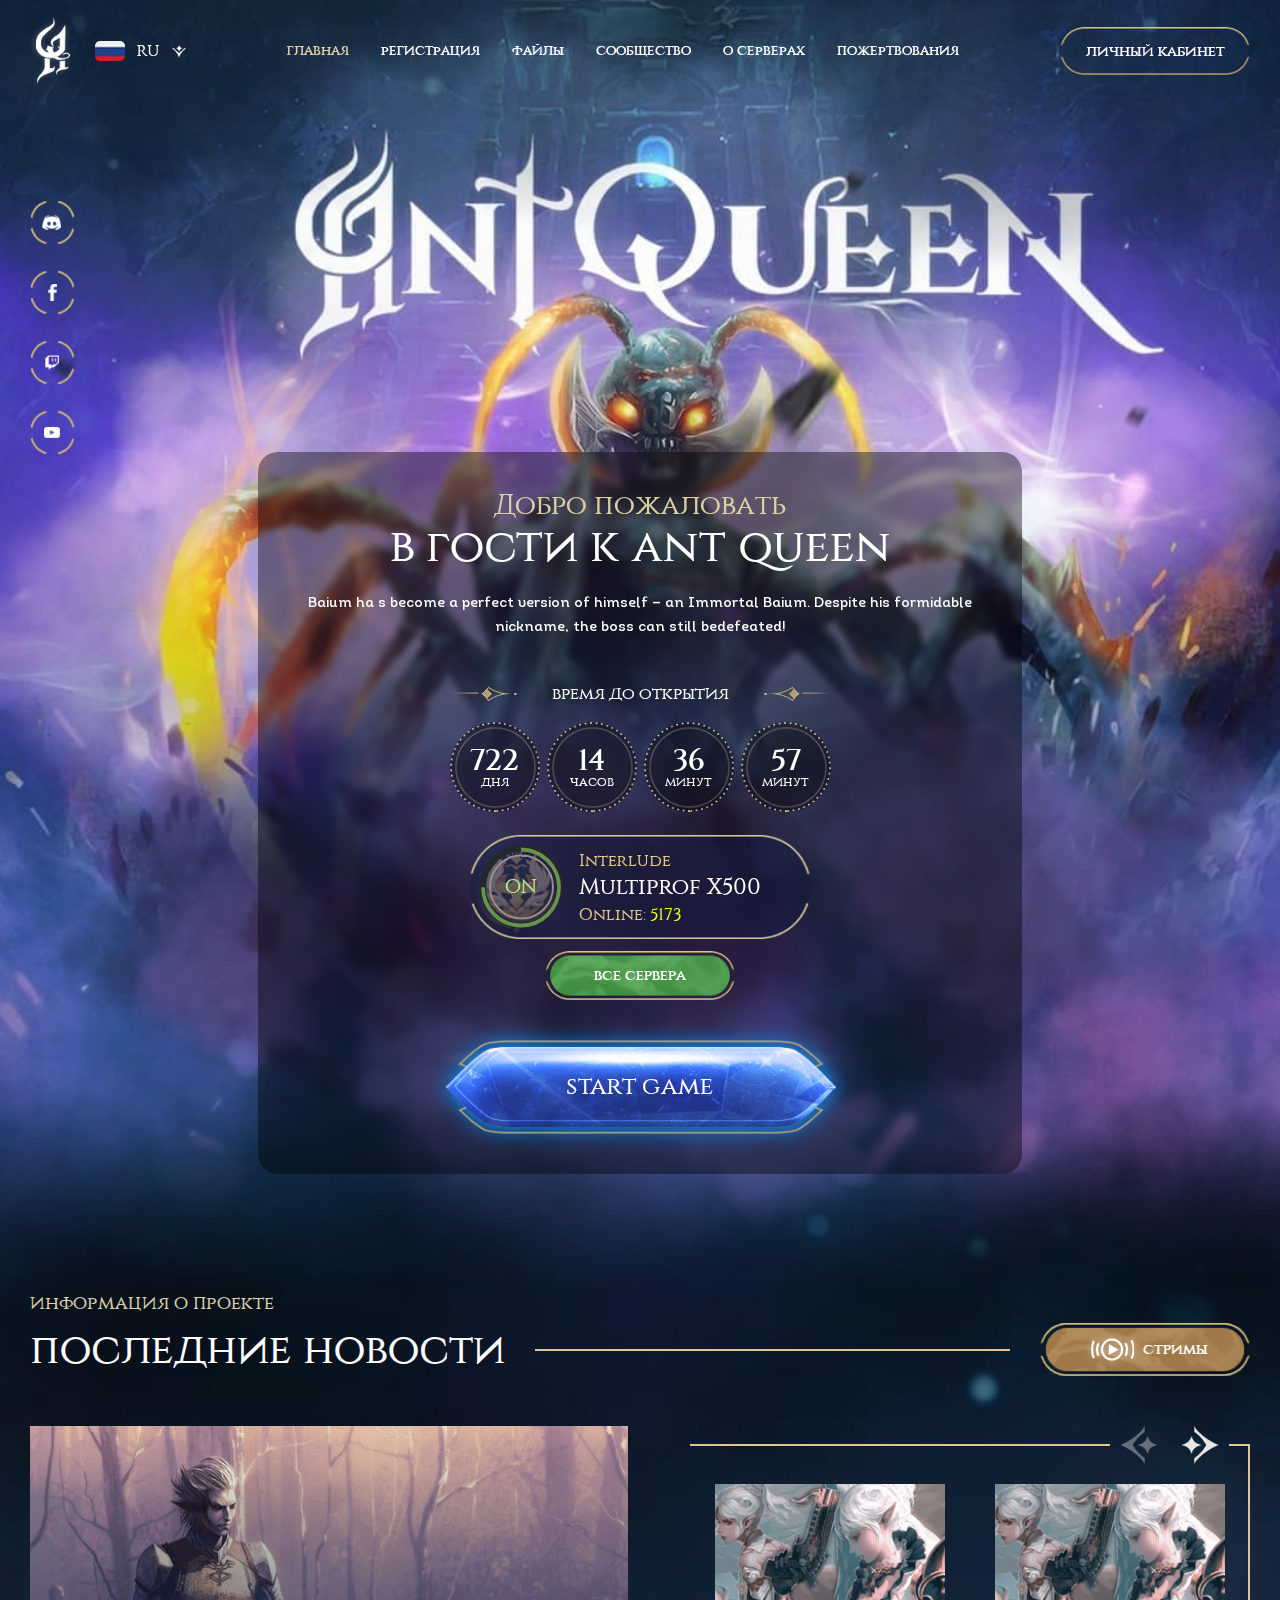
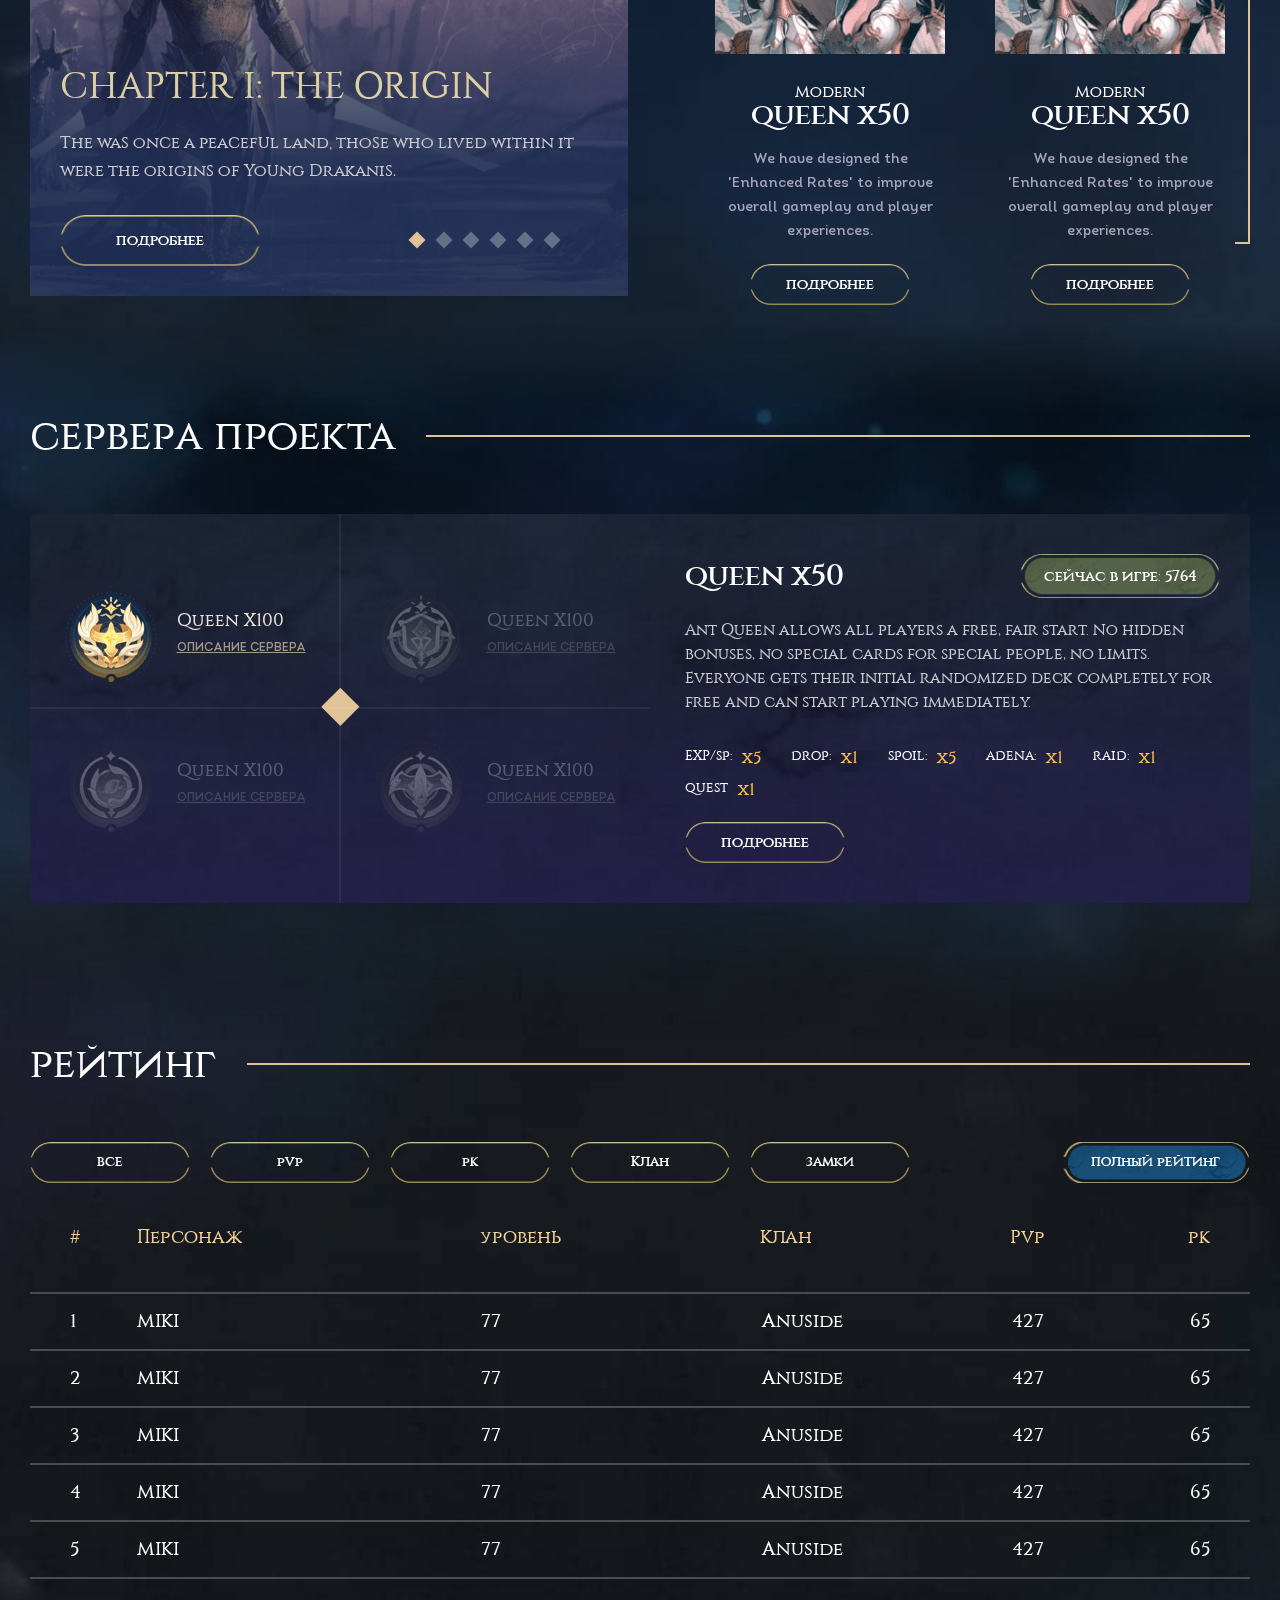
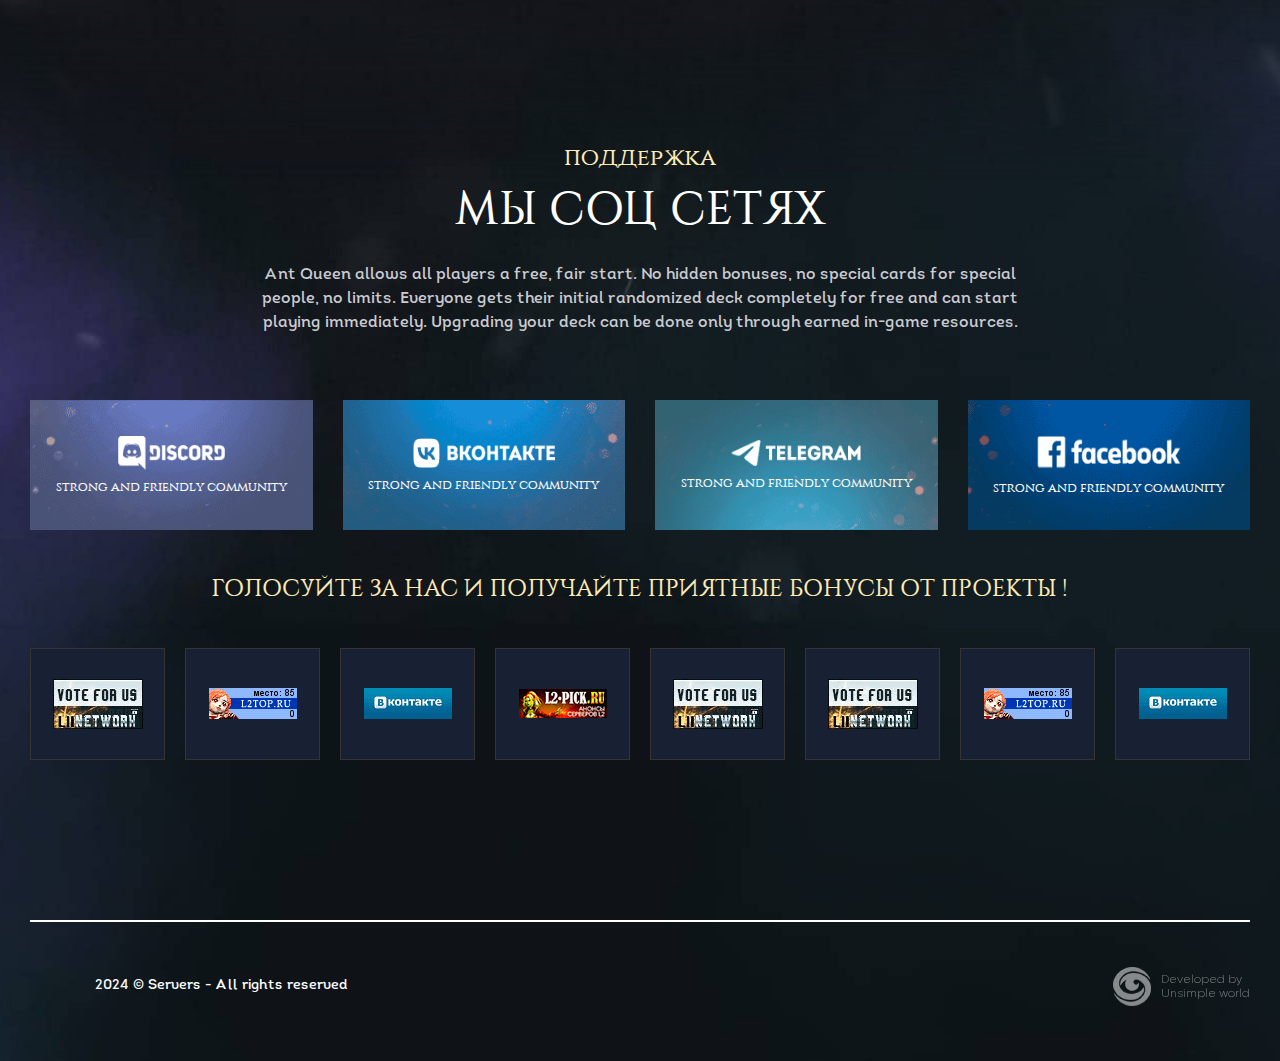
==== commit 707a4c54: "Add files via upload" ====
--- a/index.html
+++ b/index.html
@@ -144,16 +144,9 @@
                     <!-- item -->
                     <a href="#" class="header-lang-dropdown__item">
                       <div class="header-lang-top__flag">
-                        <img src="img/ru-flag.png" alt="flag" />
-                      </div>
-                      <div class="header-lang-top__lang">RU</div>
-                    </a>
-                    <!-- item -->
-                    <a href="#" class="header-lang-dropdown__item">
-                      <div class="header-lang-top__flag">
-                        <img src="img/ru-flag.png" alt="flag" />
-                      </div>
-                      <div class="header-lang-top__lang">RU</div>
+                        <img src="img/en.png" alt="flag" />
+                      </div>
+                      <div class="header-lang-top__lang">EN</div>
                     </a>
                   </div>
                 </div>
--- a/css/style.css
+++ b/css/style.css
@@ -1385,6 +1385,12 @@
 .support-items {
   margin-top: 80px;
 }
+.btn-transp-rating {
+  display: none;
+}
+.rating-tabs-top .btn-transp-rating {
+  display: flex;
+}
 @media screen and (max-width: 2050px) {
   .main-countdown {
     left: 75px;
@@ -2005,6 +2011,9 @@
     gap: 20px;
     align-items: flex-start;
   }
+  .header-right {
+    justify-content: center;
+  }
   .title-line {
     font-size: 31px;
   }
@@ -2123,6 +2132,12 @@
   }
   .preview__wrapper {
     margin-top: 30px;
+  }
+  .btn-transp-rating {
+    display: flex;
+  }
+  .rating-tabs-top .btn-transp-rating {
+    display: none;
   }
 }
 @media screen and (max-width: 576px) {
